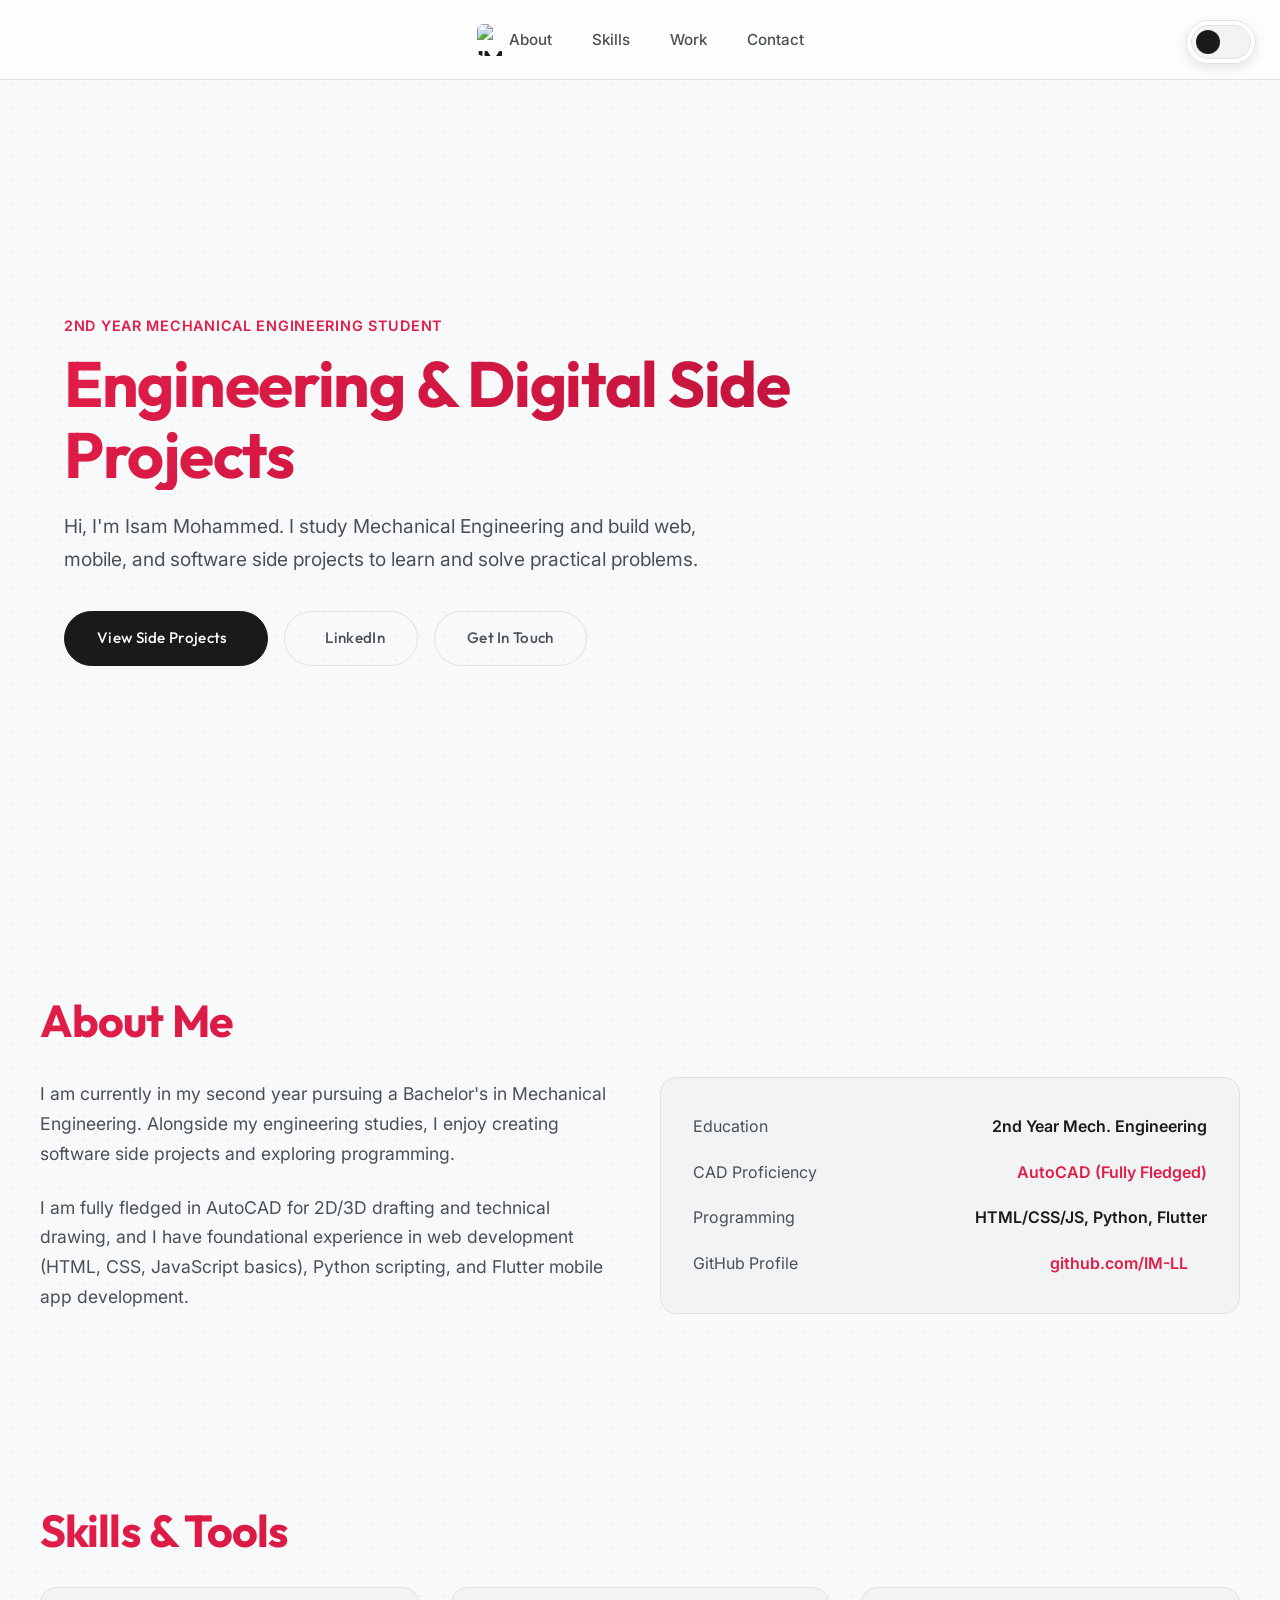
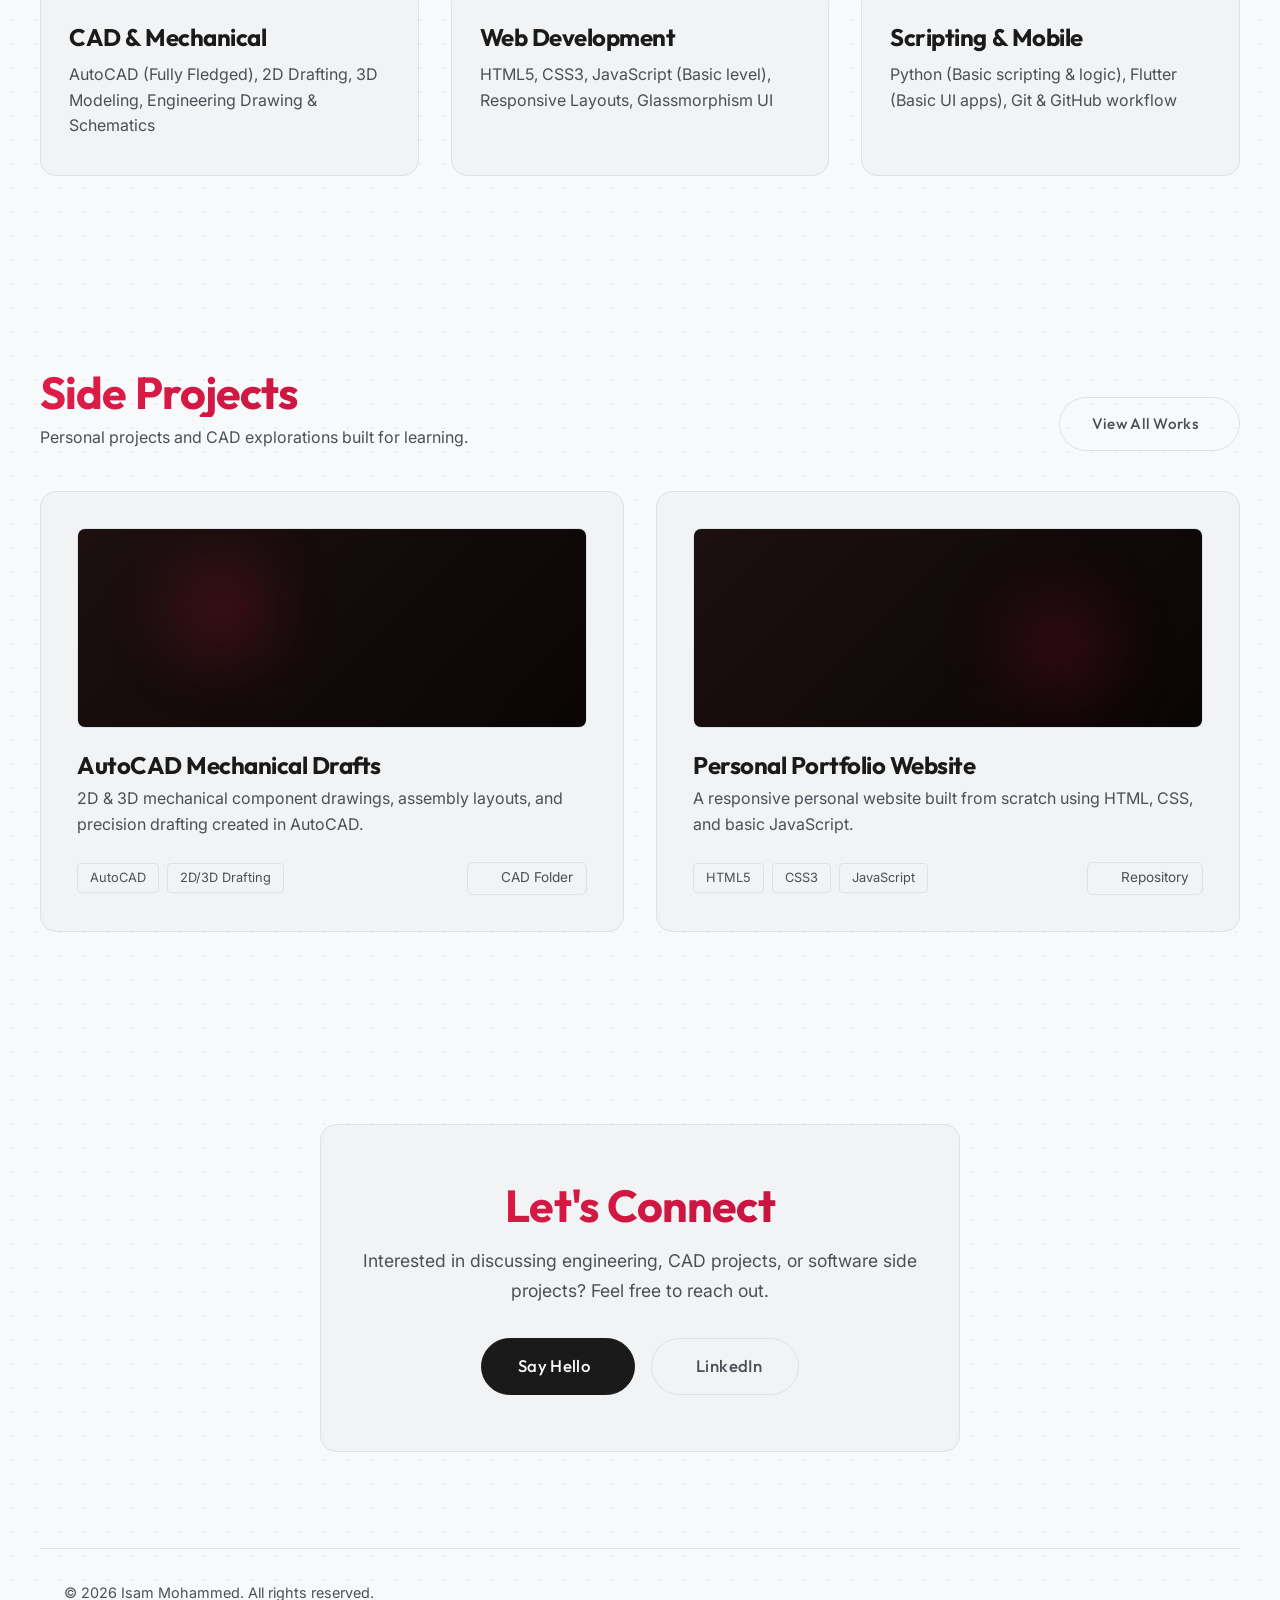
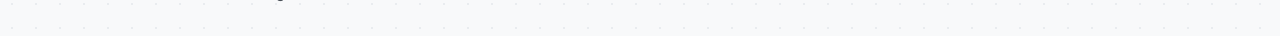
==== index.html @ c1d835ff "Polish layout padding, remove Twitter links, update GitHub URLs to IM-LL, create cad-projects folder" ====
<!DOCTYPE html>
<html lang="en">

<head>
    <meta charset="UTF-8">
    <meta name="viewport" content="width=device-width, initial-scale=1.0">
    <title>Isam Mohammed | Portfolio</title>
    <meta name="description" content="Portfolio of Isam Mohammed - 2nd Year Mechanical Engineering Student & Tech Creator.">

    <!-- Fonts -->
    <link rel="preconnect" href="https://fonts.googleapis.com">
    <link rel="preconnect" href="https://fonts.gstatic.com" crossorigin>
    <link
        href="https://fonts.googleapis.com/css2?family=Inter:wght@300;400;500;600&family=Outfit:wght@400;500;600;700&display=swap"
        rel="stylesheet">

    <!-- CSS -->
    <link rel="stylesheet" href="style.css">

    <!-- Icons -->
    <link rel="icon" type="image/svg+xml" href="favicon.svg">
    <script src="https://unpkg.com/feather-icons"></script>
</head>

<body>

    <!-- Navigation -->
    <header class="glass">
        <div class="container"
            style="display: flex; justify-content: space-between; align-items: center; height: 100%;">
            <a href="#" class="logo"
                style="display: flex; align-items: center; gap: 0.5rem; font-family: var(--font-heading); font-weight: 700; font-size: 1.5rem; letter-spacing: -0.02em;">
                <img src="favicon.svg" alt="IM Logo" style="width: 32px; height: 32px; border-radius: 6px;">
            </a>
            <div style="display: flex; gap: 0.5rem; align-items: center;">
                <div class="theme-switch-wrapper">
                    <label class="theme-switch" for="theme-toggle">
                        <input type="checkbox" id="theme-toggle" aria-label="Toggle Theme">
                        <div class="slider">
                            <i data-feather="sun" class="sun-icon"></i>
                            <i data-feather="moon" class="moon-icon"></i>
                        </div>
                    </label>
                </div>
                <button class="mobile-menu-btn" aria-label="Toggle Menu">
                    <i data-feather="menu"></i>
                </button>
            </div>
            <nav class="nav-menu">
                <ul style="display: flex; gap: 2.5rem;">
                    <li><a href="#about" class="nav-link">About</a></li>
                    <li><a href="#skills" class="nav-link">Skills</a></li>
                    <li><a href="works.html" class="nav-link">Work</a></li>
                    <li><a href="#contact" class="nav-link">Contact</a></li>
                </ul>
            </nav>
        </div>
    </header>

    <!-- Main Content -->
    <main>
        <!-- Hero Section -->
        <section id="hero" class="container">
            <div class="hero-content" style="padding-top: 2rem; padding-bottom: 2rem;">
                <span class="hero-subtitle reveal" style="color: var(--accent-color); font-weight: 600; text-transform: uppercase; letter-spacing: 0.05em; font-size: 0.9rem; margin-bottom: 0.75rem; display: block;">2nd Year Mechanical Engineering Student</span>
                <h1 class="text-gradient" style="margin-bottom: 1.25rem;">Engineering & Digital Side Projects</h1>
                <p style="font-size: 1.2rem; color: var(--text-secondary); max-width: 640px; margin-bottom: 2.25rem; line-height: 1.7;">
                    Hi, I'm Isam Mohammed. I study Mechanical Engineering and build web, mobile, and software side projects to learn and solve practical problems.
                </p>
                <div style="display: flex; gap: 1rem; flex-wrap: wrap; align-items: center;">
                    <a href="works.html" class="btn btn-primary">
                        View Side Projects <i data-feather="arrow-right"></i>
                    </a>
                    <a href="https://www.linkedin.com/in/isam-mohammed-27762720a/" target="_blank" rel="noopener" class="btn btn-outline" style="display: inline-flex; align-items: center; gap: 0.5rem;">
                        <i data-feather="linkedin"></i> LinkedIn
                    </a>
                    <a href="#contact" class="btn btn-outline">Get In Touch</a>
                </div>
            </div>
        </section>

        <!-- About Section -->
        <section id="about" class="section container reveal">
            <h2 class="text-gradient">About Me</h2>
            <div class="grid grid-2" style="align-items: center; gap: 2.5rem;">
                <div>
                    <p style="font-size: 1.1rem; color: var(--text-secondary); margin-bottom: 1.5rem; line-height: 1.7;">
                        I am currently in my second year pursuing a Bachelor's in Mechanical Engineering. Alongside my engineering studies, I enjoy creating software side projects and exploring programming.
                    </p>
                    <p style="font-size: 1.1rem; color: var(--text-secondary); line-height: 1.7;">
                        I am fully fledged in AutoCAD for 2D/3D drafting and technical drawing, and I have foundational experience in web development (HTML, CSS, JavaScript basics), Python scripting, and Flutter mobile app development.
                    </p>
                </div>
                <div class="card glass" style="padding: 2.25rem 2rem;">
                    <div style="display: flex; flex-direction: column; gap: 1.25rem;">
                        <div style="display: flex; justify-content: space-between; align-items: center; flex-wrap: wrap; gap: 0.5rem;">
                            <span style="color: var(--text-secondary);">Education</span>
                            <span style="font-weight: 600;">2nd Year Mech. Engineering</span>
                        </div>
                        <div style="display: flex; justify-content: space-between; align-items: center; flex-wrap: wrap; gap: 0.5rem;">
                            <span style="color: var(--text-secondary);">CAD Proficiency</span>
                            <span style="font-weight: 600; color: var(--accent-color);">AutoCAD (Fully Fledged)</span>
                        </div>
                        <div style="display: flex; justify-content: space-between; align-items: center; flex-wrap: wrap; gap: 0.5rem;">
                            <span style="color: var(--text-secondary);">Programming</span>
                            <span style="font-weight: 600;">HTML/CSS/JS, Python, Flutter</span>
                        </div>
                        <div style="display: flex; justify-content: space-between; align-items: center; flex-wrap: wrap; gap: 0.5rem;">
                            <span style="color: var(--text-secondary);">GitHub Profile</span>
                            <a href="https://github.com/IM-LL" target="_blank" rel="noopener" style="color: var(--accent-color); font-weight: 600; text-decoration: none; display: inline-flex; align-items: center; gap: 0.3rem;">
                                github.com/IM-LL <i data-feather="arrow-up-right" style="width: 14px; height: 14px;"></i>
                            </a>
                        </div>
                    </div>
                </div>
            </div>
        </section>

        <!-- Skills Section -->
        <section id="skills" class="section container reveal">
            <h2 class="text-gradient">Skills & Tools</h2>
            <div class="grid grid-3" style="gap: 2rem;">
                <div class="card" style="padding: 2.25rem 1.75rem;">
                    <i data-feather="compass"
                        style="width: 32px; height: 32px; color: var(--accent-color); margin-bottom: 1rem;"></i>
                    <h3 style="margin-bottom: 0.75rem;">CAD & Mechanical</h3>
                    <p style="color: var(--text-secondary); line-height: 1.6;">AutoCAD (Fully Fledged), 2D Drafting, 3D Modeling, Engineering Drawing & Schematics</p>
                </div>
                <div class="card" style="padding: 2.25rem 1.75rem;">
                    <i data-feather="layout"
                        style="width: 32px; height: 32px; color: var(--accent-color); margin-bottom: 1rem;"></i>
                    <h3 style="margin-bottom: 0.75rem;">Web Development</h3>
                    <p style="color: var(--text-secondary); line-height: 1.6;">HTML5, CSS3, JavaScript (Basic level), Responsive Layouts, Glassmorphism UI</p>
                </div>
                <div class="card" style="padding: 2.25rem 1.75rem;">
                    <i data-feather="code"
                        style="width: 32px; height: 32px; color: var(--accent-color); margin-bottom: 1rem;"></i>
                    <h3 style="margin-bottom: 0.75rem;">Scripting & Mobile</h3>
                    <p style="color: var(--text-secondary); line-height: 1.6;">Python (Basic scripting & logic), Flutter (Basic UI apps), Git & GitHub workflow</p>
                </div>
            </div>
        </section>

        <!-- Projects Section -->
        <section id="projects" class="section container reveal">
            <div style="display: flex; justify-content: space-between; align-items: flex-end; margin-bottom: 2.5rem; flex-wrap: wrap; gap: 1rem;">
                <div>
                    <h2 class="text-gradient" style="margin-bottom: 0.5rem;">Side Projects</h2>
                    <p style="color: var(--text-secondary);">Personal projects and CAD explorations built for learning.</p>
                </div>
                <a href="works.html" class="btn btn-outline" style="display: inline-flex; align-items: center; gap: 0.5rem;">
                    View All Works <i data-feather="arrow-right"></i>
                </a>
            </div>
            <div class="grid grid-2" style="gap: 2rem;">
                <!-- Project 1: AutoCAD Mechanical Drafts -->
                <article class="card" style="padding: 2.25rem;">
                    <div
                        style="background: linear-gradient(135deg, #1c1010 0%, #0a0505 100%); height: 200px; border-radius: 8px; margin-bottom: 1.5rem; display: flex; align-items: center; justify-content: center; position: relative; overflow: hidden; border: 1px solid var(--border-color);">
                        <div
                            style="background: var(--accent-color); width: 80px; height: 80px; border-radius: 50%; filter: blur(40px); opacity: 0.35; position: absolute; top: 20%; left: 20%;">
                        </div>
                        <i data-feather="compass"
                            style="width: 48px; height: 48px; color: var(--text-secondary); z-index: 1;"></i>
                    </div>
                    <h3 style="margin-bottom: 0.5rem;">AutoCAD Mechanical Drafts</h3>
                    <p style="color: var(--text-secondary); margin-bottom: 1.5rem; line-height: 1.6;">
                        2D & 3D mechanical component drawings, assembly layouts, and precision drafting created in AutoCAD.
                    </p>
                    <div style="display: flex; gap: 0.5rem; flex-wrap: wrap; align-items: center; justify-content: space-between;">
                        <div style="display: flex; gap: 0.5rem; flex-wrap: wrap;">
                            <span class="btn-outline"
                                style="padding: 0.25rem 0.75rem; font-size: 0.8rem; border-radius: 4px;">AutoCAD</span>
                            <span class="btn-outline"
                                style="padding: 0.25rem 0.75rem; font-size: 0.8rem; border-radius: 4px;">2D/3D Drafting</span>
                        </div>
                        <a href="https://github.com/IM-LL/IM/tree/main/cad-projects" target="_blank" rel="noopener" class="btn-outline" style="padding: 0.3rem 0.8rem; font-size: 0.85rem; border-radius: 6px; display: inline-flex; align-items: center; gap: 0.4rem;">
                            <i data-feather="folder" style="width: 14px; height: 14px;"></i> CAD Folder
                        </a>
                    </div>
                </article>

                <!-- Project 2: Personal Portfolio Website -->
                <article class="card" style="padding: 2.25rem;">
                    <div
                        style="background: linear-gradient(135deg, #1c1010 0%, #0a0505 100%); height: 200px; border-radius: 8px; margin-bottom: 1.5rem; display: flex; align-items: center; justify-content: center; position: relative; overflow: hidden; border: 1px solid var(--border-color);">
                        <div
                            style="background: var(--accent-secondary); width: 80px; height: 80px; border-radius: 50%; filter: blur(40px); opacity: 0.35; position: absolute; bottom: 20%; right: 20%;">
                        </div>
                        <i data-feather="globe"
                            style="width: 48px; height: 48px; color: var(--text-secondary); z-index: 1;"></i>
                    </div>
                    <h3 style="margin-bottom: 0.5rem;">Personal Portfolio Website</h3>
                    <p style="color: var(--text-secondary); margin-bottom: 1.5rem; line-height: 1.6;">
                        A responsive personal website built from scratch using HTML, CSS, and basic JavaScript.
                    </p>
                    <div style="display: flex; gap: 0.5rem; flex-wrap: wrap; align-items: center; justify-content: space-between;">
                        <div style="display: flex; gap: 0.5rem; flex-wrap: wrap;">
                            <span class="btn-outline"
                                style="padding: 0.25rem 0.75rem; font-size: 0.8rem; border-radius: 4px;">HTML5</span>
                            <span class="btn-outline"
                                style="padding: 0.25rem 0.75rem; font-size: 0.8rem; border-radius: 4px;">CSS3</span>
                            <span class="btn-outline"
                                style="padding: 0.25rem 0.75rem; font-size: 0.8rem; border-radius: 4px;">JavaScript</span>
                        </div>
                        <a href="https://github.com/IM-LL/IM" target="_blank" rel="noopener" class="btn-outline" style="padding: 0.3rem 0.8rem; font-size: 0.85rem; border-radius: 6px; display: inline-flex; align-items: center; gap: 0.4rem;">
                            <i data-feather="github" style="width: 14px; height: 14px;"></i> Repository
                        </a>
                    </div>
                </article>
            </div>
        </section>

        <!-- Contact Section -->
        <section id="contact" class="section container reveal">
            <div class="card glass" style="text-align: center; max-width: 640px; margin: 0 auto; padding: 3.5rem 2rem;">
                <h2 class="text-gradient" style="margin-bottom: 1rem;">Let's Connect</h2>
                <p style="color: var(--text-secondary); margin-bottom: 2rem; font-size: 1.1rem; line-height: 1.7;">
                    Interested in discussing engineering, CAD projects, or software side projects? Feel free to reach out.
                </p>
                <div style="display: flex; gap: 1rem; justify-content: center; flex-wrap: wrap; align-items: center;">
                    <a href="mailto:im00ll@proton.me" class="btn btn-primary"
                        style="font-size: 1.05rem; padding: 0.875rem 2.25rem; display: inline-flex; align-items: center; gap: 0.5rem;">
                        Say Hello <i data-feather="mail"></i>
                    </a>
                    <a href="https://www.linkedin.com/in/isam-mohammed-27762720a/" target="_blank" rel="noopener" class="btn btn-outline"
                        style="font-size: 1.05rem; padding: 0.875rem 2.25rem; display: inline-flex; align-items: center; gap: 0.5rem;">
                        <i data-feather="linkedin"></i> LinkedIn
                    </a>
                </div>
            </div>
        </section>
    </main>

    <!-- Footer -->
    <footer class="container"
        style="display: flex; justify-content: space-between; align-items: center; border-top: 1px solid var(--border-color); padding: 2rem 1.5rem; margin-top: 0; background: transparent; flex-wrap: wrap; gap: 1rem;">
        <span style="color: var(--text-secondary); font-size: 0.9rem;">&copy; 2026 Isam Mohammed. All rights reserved.</span>
        <div style="display: flex; gap: 1.5rem; align-items: center;">
            <a href="https://github.com/IM-LL" target="_blank" rel="noopener" style="color: var(--text-secondary);" aria-label="GitHub"><i data-feather="github"></i></a>
            <a href="https://www.linkedin.com/in/isam-mohammed-27762720a/" target="_blank" rel="noopener" style="color: var(--text-secondary);" aria-label="LinkedIn"><i data-feather="linkedin"></i></a>
        </div>
    </footer>

    <!-- Scripts -->
    <script src="script.js"></script>
    <script>
        feather.replace();
    </script>
</body>

</html>
---- style.css ----
/* 
  Theme: Modern Dark Portfolio
  Fonts: Outfit (Headings), Inter (Body)
*/

:root {
    /* Base Colors - Dark (Default) */
    --bg-color: #0a0505;
    --bg-dots: #1a0f0f;
    --surface-color: #120a0a;
    --surface-color-light: #1c1010;
    --surface-color-transparent: rgba(18, 10, 10, 0.7);
    --text-primary: #ededed;
    --text-secondary: #a1a1a1;
    --accent-color: #e11d48;
    /* Rose/Red */
    --accent-secondary: #be123c;
    /* Darker Red */
    --accent-glow: rgba(225, 29, 72, 0.2);
    --border-color: #332727;
    --glass-bg: rgba(5, 5, 5, 0.5);

    /* Gradients */
    --gradient-primary: linear-gradient(135deg, var(--accent-color), var(--accent-secondary));
    --gradient-text: linear-gradient(to right, #fff, #9ca3af);

    /* Typography */
    --font-heading: 'Outfit', sans-serif;
    --font-body: 'Inter', sans-serif;

    /* Spacing */
    --container-width: 1200px;
    --header-height: 80px;

    /* Animation */
    --transition-fast: 0.2s cubic-bezier(0.4, 0, 0.2, 1);
    --transition-smooth: 0.4s cubic-bezier(0.4, 0, 0.2, 1);
}

/* Light Mode Overrides */
[data-theme="light"] {
    --bg-color: #f8f9fa;
    --bg-dots: #e9ecef;
    --surface-color: #ffffff;
    --surface-color-light: #f1f3f5;
    --surface-color-transparent: rgba(255, 255, 255, 0.8);
    --text-primary: #1a1a1a;
    --text-secondary: #495057;
    --accent-color: #e11d48;
    --accent-secondary: #be123c;
    --accent-glow: rgba(225, 29, 72, 0.1);
    --border-color: #dee2e6;
    --glass-bg: rgba(255, 255, 255, 0.7);
    --gradient-text: linear-gradient(to right, #1a1a1a, #495057);
}

/* Scroll Reveal Animation */
.reveal {
    opacity: 0;
    transform: translateY(30px);
    transition: all 0.8s cubic-bezier(0.5, 0, 0, 1);
}

.reveal.active {
    opacity: 1;
    transform: translateY(0);
}

/* Staggered delays */
.delay-100 {
    transition-delay: 0.1s;
}

.delay-200 {
    transition-delay: 0.2s;
}

.delay-300 {
    transition-delay: 0.3s;
}

/* Reset & Base */
*,
*::before,
*::after {
    box-sizing: border-box;
    margin: 0;
    padding: 0;
}

html {
    font-family: var(--font-body);
    background-color: var(--bg-color);
    color: var(--text-primary);
    scroll-behavior: smooth;
    line-height: 1.6;
}

body {
    overflow-x: hidden;
    font-size: 16px;
    -webkit-font-smoothing: antialiased;
    background-image: radial-gradient(var(--bg-dots) 1px, transparent 1px);
    background-size: 24px 24px;
}

/* Typography Utilities */
h1,
h2,
h3,
h4,
h5,
h6 {
    font-family: var(--font-heading);
    font-weight: 700;
    line-height: 1.1;
    color: var(--text-primary);
    letter-spacing: -0.02em;
}

h1 {
    font-size: clamp(3rem, 5vw, 5rem);
}

h2 {
    font-size: clamp(2rem, 3.5vw, 3.5rem);
    margin-bottom: 2rem;
}

h3 {
    font-size: 1.5rem;
}

a {
    text-decoration: none;
    color: inherit;
    transition: var(--transition-fast);
}

ul {
    list-style: none;
}

img {
    max-width: 100%;
    display: block;
    border-radius: 12px;
}

/* Utility Classes */
.container {
    max-width: var(--container-width);
    margin: 0 auto;
    padding: 0 1.5rem;
}

.section {
    padding: 6rem 0;
    position: relative;
}

.text-gradient {
    background: var(--gradient-primary);
    -webkit-background-clip: text;
    background-clip: text;
    -webkit-text-fill-color: transparent;
    background-clip: text;
    color: transparent;
}

/* Button Component */
.btn {
    display: inline-flex;
    align-items: center;
    gap: 0.5rem;
    padding: 0.875rem 2rem;
    border-radius: 100px;
    font-weight: 500;
    cursor: pointer;
    transition: var(--transition-smooth);
    font-family: var(--font-heading);
    letter-spacing: 0.02em;
    font-size: 0.95rem;
}

.btn-primary {
    background: var(--text-primary);
    color: var(--bg-color);
    border: 1px solid var(--text-primary);
}

.btn-primary:hover {
    background: transparent;
    color: var(--text-primary);
    box-shadow: 0 0 20px rgba(255, 255, 255, 0.1);
}

.btn-outline {
    background: transparent;
    border: 1px solid var(--border-color);
    color: var(--text-secondary);
}

.btn-outline:hover {
    border-color: var(--text-primary);
    color: var(--text-primary);
    background: rgba(255, 255, 255, 0.03);
}

/* Glass & Cards */
.glass {
    background: var(--glass-bg);
    backdrop-filter: blur(16px);
    -webkit-backdrop-filter: blur(16px);
    border-bottom: 1px solid var(--border-color);
}

.card {
    background: var(--surface-color-light);
    border: 1px solid var(--border-color);
    border-radius: 16px;
    padding: 2rem;
    transition: var(--transition-smooth);
}

.card:hover {
    border-color: rgba(255, 255, 255, 0.1);
    transform: translateY(-5px);
    box-shadow: 0 10px 30px -10px rgba(0, 0, 0, 0.5);
}

/* Header */
header {
    position: fixed;
    top: 0;
    left: 0;
    right: 0;
    z-index: 1000;
    height: var(--header-height);
    display: flex;
    align-items: center;
}

.nav-link {
    font-size: 0.95rem;
    color: var(--text-secondary);
    font-weight: 500;
    position: relative;
}

.nav-link:hover,
.nav-link.active {
    color: var(--text-primary);
}

.nav-link::after {
    content: '';
    position: absolute;
    bottom: -4px;
    left: 0;
    width: 100%;
    height: 2px;
    background: var(--text-primary);
    transform: scaleX(0);
    transform-origin: right;
    transition: transform 0.3s ease;
}

.nav-link:hover::after {
    transform: scaleX(1);
    transform-origin: left;
}

/* Hero Section */
#hero {
    min-height: 100vh;
    display: flex;
    align-items: center;
    padding-top: var(--header-height);
}

.hero-content {
    max-width: 800px;
    position: relative;
    z-index: 10;
}

.hero-subtitle {
    color: var(--accent-color);
    font-weight: 600;
    letter-spacing: 0.1em;
    text-transform: uppercase;
    font-size: 0.875rem;
    margin-bottom: 1.5rem;
    display: block;
}

.hero-description {
    font-size: 1.25rem;
    color: var(--text-secondary);
    max-width: 500px;
    margin-bottom: 3rem;
    line-height: 1.7;
}

/* Grid for Projects/Skills */
.grid {
    display: grid;
    gap: 2rem;
}

.grid-2 {
    grid-template-columns: repeat(auto-fit, minmax(300px, 1fr));
}

.grid-3 {
    grid-template-columns: repeat(auto-fit, minmax(300px, 1fr));
}

/* Footer */
footer {
    border-top: 1px solid var(--border-color);
    padding: 4rem 0 2rem;
    margin-top: 4rem;
    background: var(--surface-color);
}

/* Mobile Navigation */
/* Theme Slider Toggle */
.theme-switch-wrapper {
    position: fixed;
    top: 1.25rem;
    right: 1.5rem;
    z-index: 1100;
    display: flex;
    align-items: center;
    background: var(--surface-color-transparent);
    backdrop-filter: blur(8px);
    -webkit-backdrop-filter: blur(8px);
    padding: 4px;
    border-radius: 100px;
    box-shadow: 0 4px 12px rgba(0, 0, 0, 0.1);
    border: 1px solid var(--border-color);
    transition: var(--transition-smooth);
}

.theme-switch-wrapper:hover {
    box-shadow: 0 8px 24px rgba(0, 0, 0, 0.15);
    transform: translateY(-2px);
}

.theme-switch {
    display: inline-block;
    height: 34px;
    position: relative;
    width: 60px;
}

.theme-switch input {
    display: none;
}

.slider {
    background-color: var(--surface-color-light);
    bottom: 0;
    cursor: pointer;
    left: 0;
    position: absolute;
    right: 0;
    top: 0;
    transition: 0.4s;
    border-radius: 34px;
    border: 1px solid var(--border-color);
    display: flex;
    align-items: center;
    justify-content: space-between;
    padding: 0 6px;
    overflow: hidden;
}

.slider:before {
    background-color: var(--text-primary);
    bottom: 4px;
    content: "";
    height: 24px;
    left: 4px;
    position: absolute;
    transition: 0.4s;
    width: 24px;
    border-radius: 50%;
    z-index: 2;
}

input:checked+.slider {
    background-color: var(--surface-color-light);
}

input:checked+.slider:before {
    transform: translateX(26px);
}

.sun-icon,
.moon-icon {
    width: 16px;
    height: 16px;
    z-index: 1;
    color: var(--text-secondary);
    transition: var(--transition-fast);
}

input:checked+.slider .moon-icon {
    color: var(--text-primary);
}

input:not(:checked)+.slider .sun-icon {
    color: var(--text-primary);
}

.mobile-menu-btn {
    background: none;
    border: none;
    color: var(--text-primary);
    cursor: pointer;
    display: flex;
    align-items: center;
    justify-content: center;
    padding: 0.5rem;
    border-radius: 8px;
    transition: var(--transition-fast);
    display: none;
}

.mobile-menu-btn:hover {
    background: var(--surface-color-light);
}

@media (max-width: 768px) {
    :root {
        --header-height: 70px;
    }

    .mobile-menu-btn {
        display: block;
    }

    .nav-menu {
        position: fixed;
        top: var(--header-height);
        left: 0;
        width: 100%;
        height: 0;
        background: var(--surface-color);
        overflow: hidden;
        transition: height 0.3s ease-in-out;
        border-bottom: 1px solid rgba(255, 255, 255, 0.05);
    }

    .nav-menu.active {
        height: calc(100vh - var(--header-height));
    }

    .nav-menu ul {
        flex-direction: column;
        align-items: center;
        justify-content: center;
        height: 100%;
        gap: 3rem !important;
    }

    .nav-link {
        font-size: 1.5rem;
    }

    h1 {
        font-size: 2.5rem;
    }

    .section {
        padding: 4rem 0;
    }

    .grid-2,
    .grid-3 {
        grid-template-columns: 1fr;
    }
}

/* --- Works Page & Filtering Styles --- */
.page-header {
    padding-top: calc(var(--header-height) + 3rem);
    padding-bottom: 2rem;
    text-align: center;
}

.page-header h1 {
    font-size: 3rem;
    margin-bottom: 1rem;
}

.page-header p {
    color: var(--text-secondary);
    font-size: 1.15rem;
    max-width: 600px;
    margin: 0 auto;
}

.filter-container {
    display: flex;
    justify-content: center;
    align-items: center;
    gap: 0.75rem;
    flex-wrap: wrap;
    margin: 2.5rem 0 3rem 0;
}

.filter-btn {
    background: var(--surface-color);
    color: var(--text-secondary);
    border: 1px solid var(--border-color);
    padding: 0.5rem 1.25rem;
    border-radius: 30px;
    font-family: var(--font-body);
    font-size: 0.9rem;
    font-weight: 500;
    cursor: pointer;
    transition: var(--transition-fast);
}

.filter-btn:hover {
    color: var(--text-primary);
    border-color: var(--accent-color);
    background: var(--surface-color-light);
}

.filter-btn.active {
    background: var(--accent-color);
    color: #ffffff;
    border-color: var(--accent-color);
    box-shadow: 0 0 15px var(--accent-glow);
}

.project-card {
    transition: opacity 0.3s ease, transform 0.3s ease, box-shadow 0.3s ease;
}

.project-card.hide {
    display: none !important;
}

.tech-badge {
    background: var(--surface-color-light);
    color: var(--text-secondary);
    border: 1px solid var(--border-color);
    padding: 0.25rem 0.75rem;
    font-size: 0.8rem;
    border-radius: 20px;
    font-weight: 500;
}

.project-actions {
    display: flex;
    gap: 0.75rem;
    margin-top: 1.5rem;
    align-items: center;
}

.project-actions a {
    display: inline-flex;
    align-items: center;
    gap: 0.4rem;
    text-decoration: none;
    font-size: 0.85rem;
    font-weight: 500;
    padding: 0.4rem 0.9rem;
    border-radius: 6px;
    transition: var(--transition-fast);
}

.btn-sm-primary {
    background: var(--accent-color);
    color: #fff !important;
}

.btn-sm-primary:hover {
    opacity: 0.9;
    transform: translateY(-2px);
}

.btn-sm-outline {
    border: 1px solid var(--border-color);
    color: var(--text-primary) !important;
}

.btn-sm-outline:hover {
    border-color: var(--accent-color);
    background: var(--surface-color-light);
}
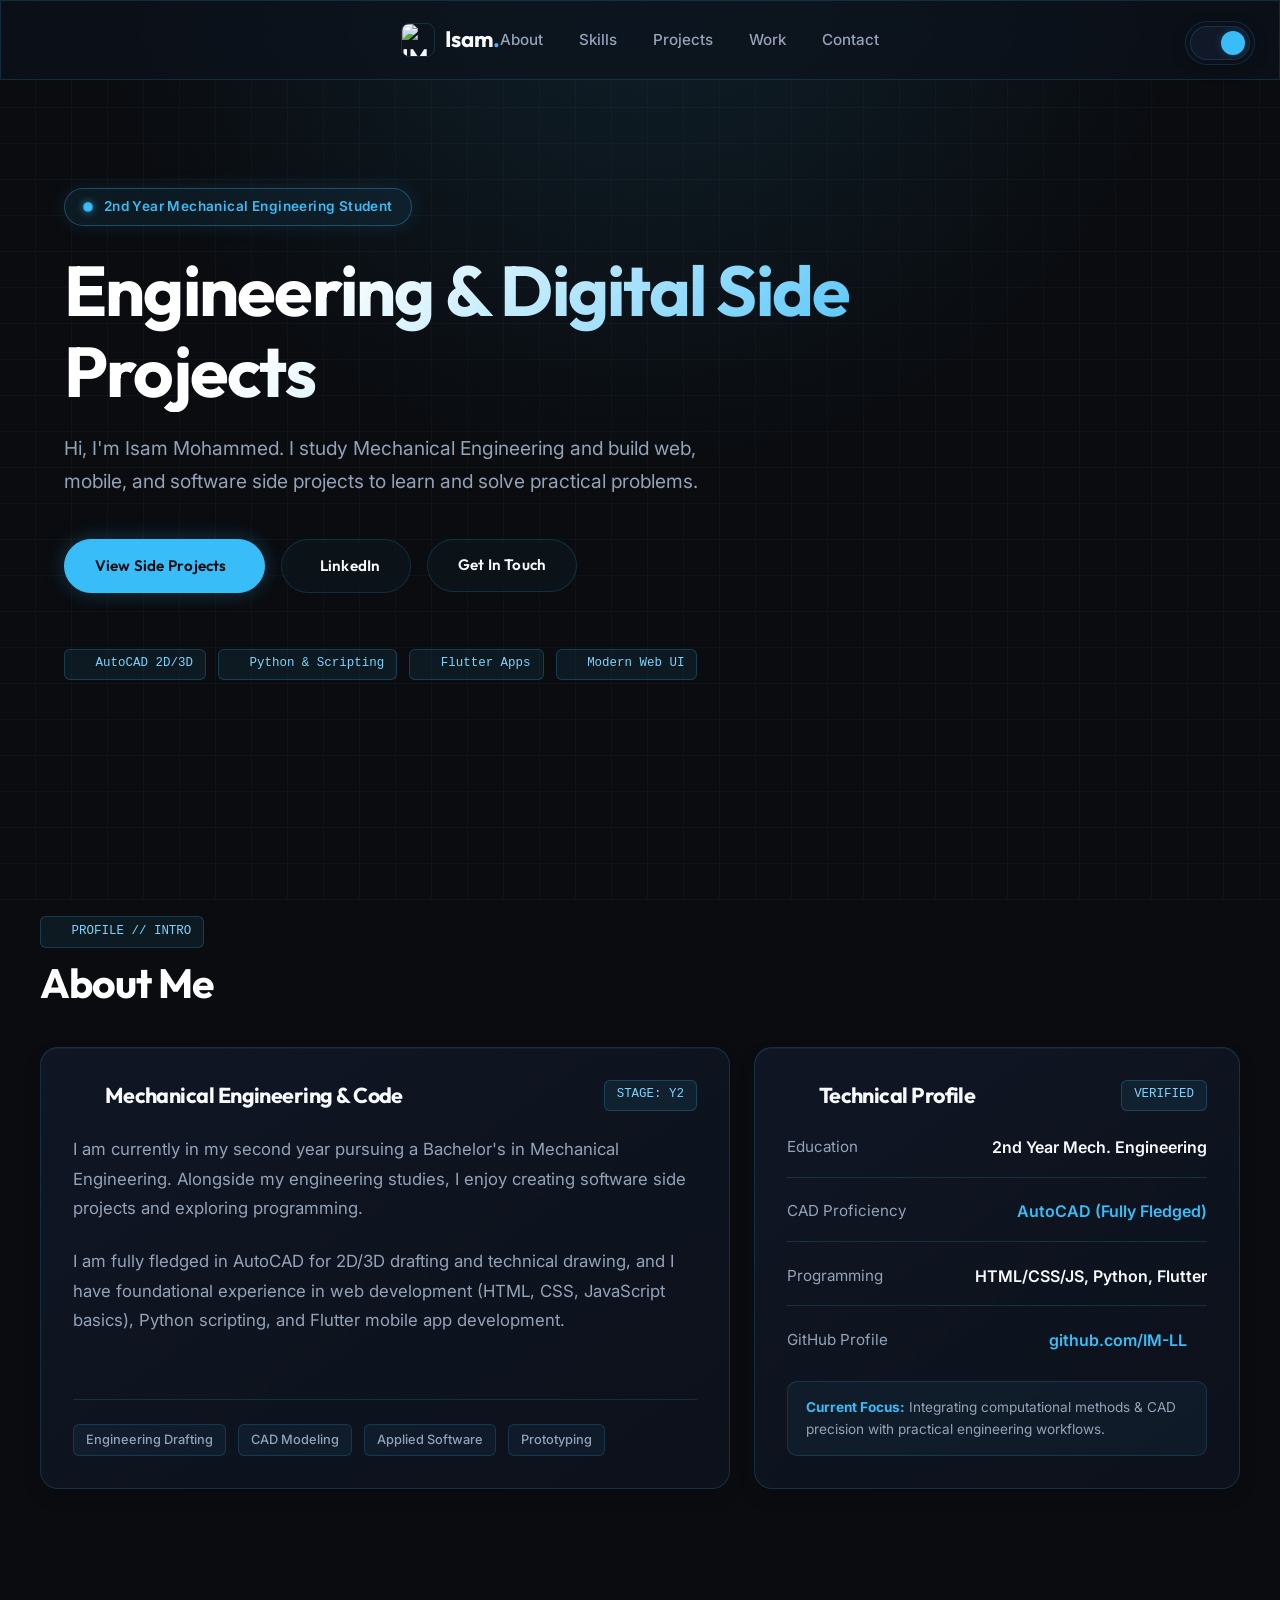
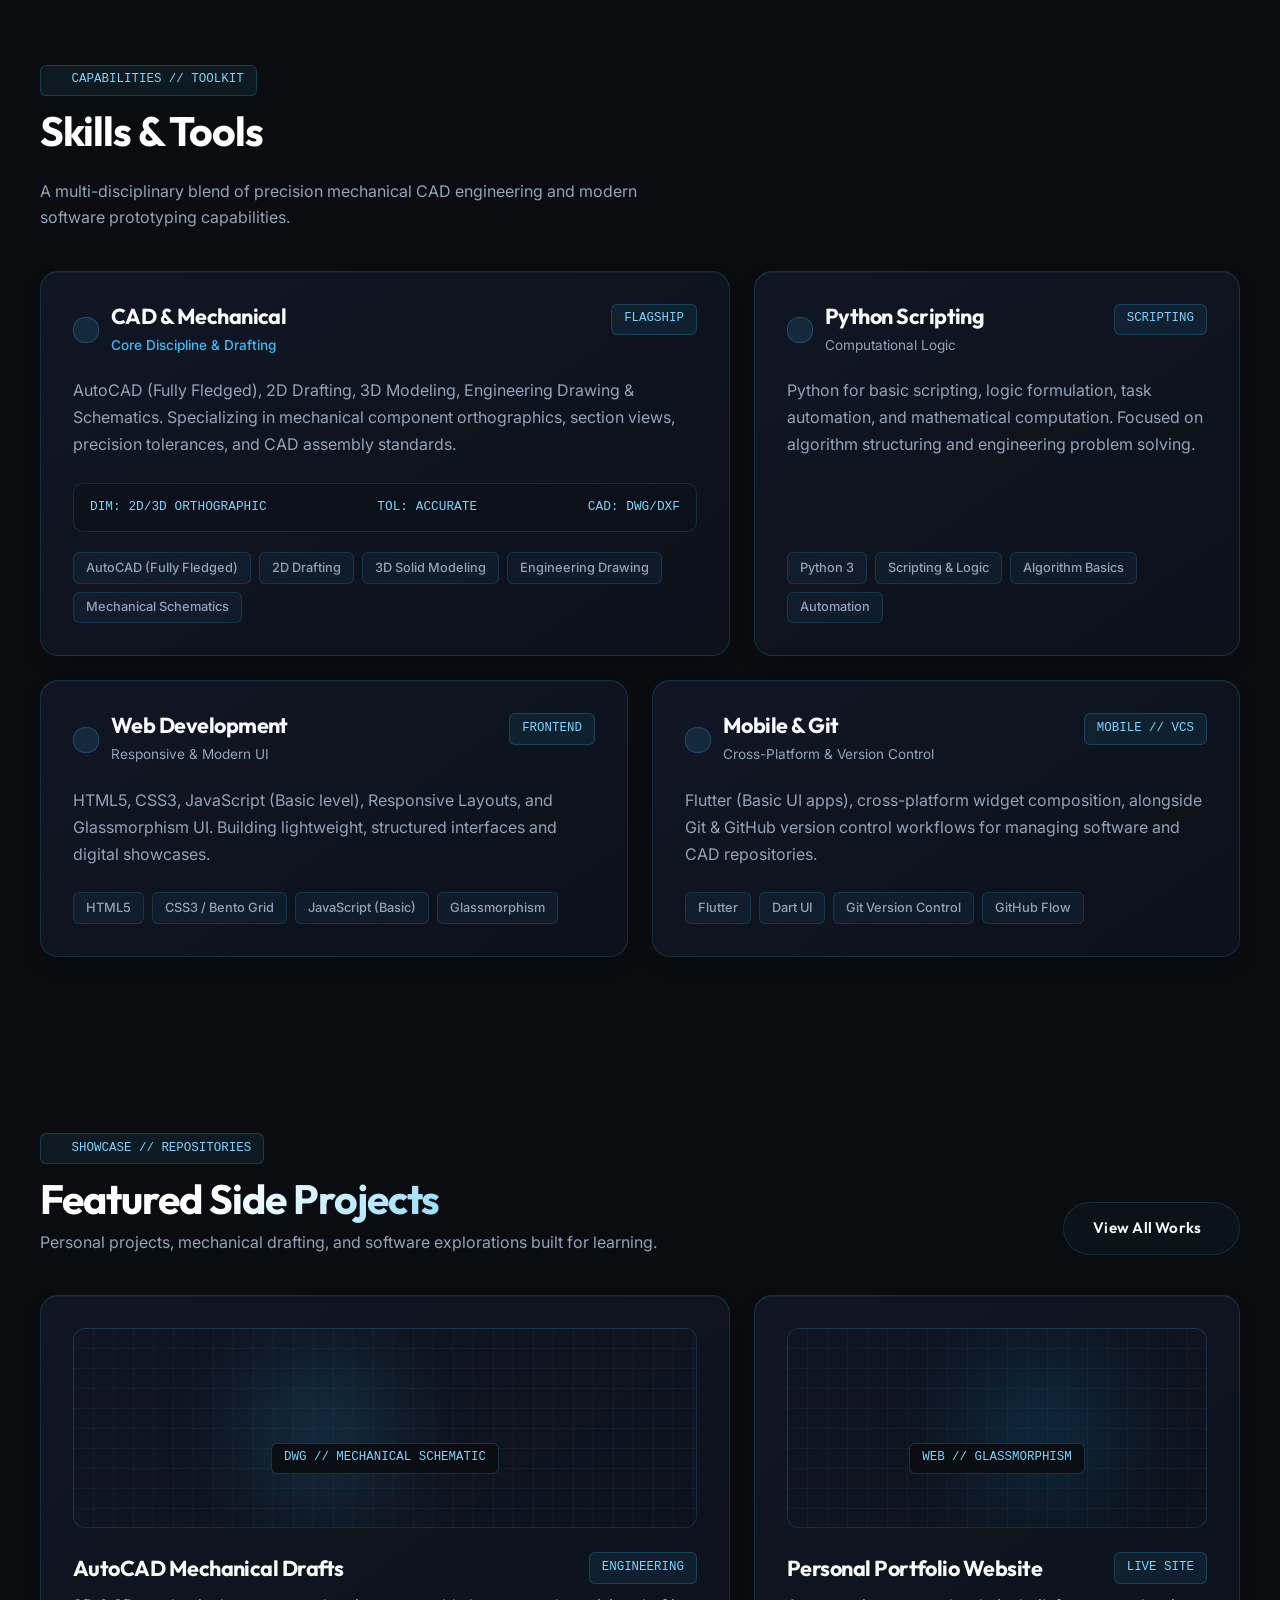
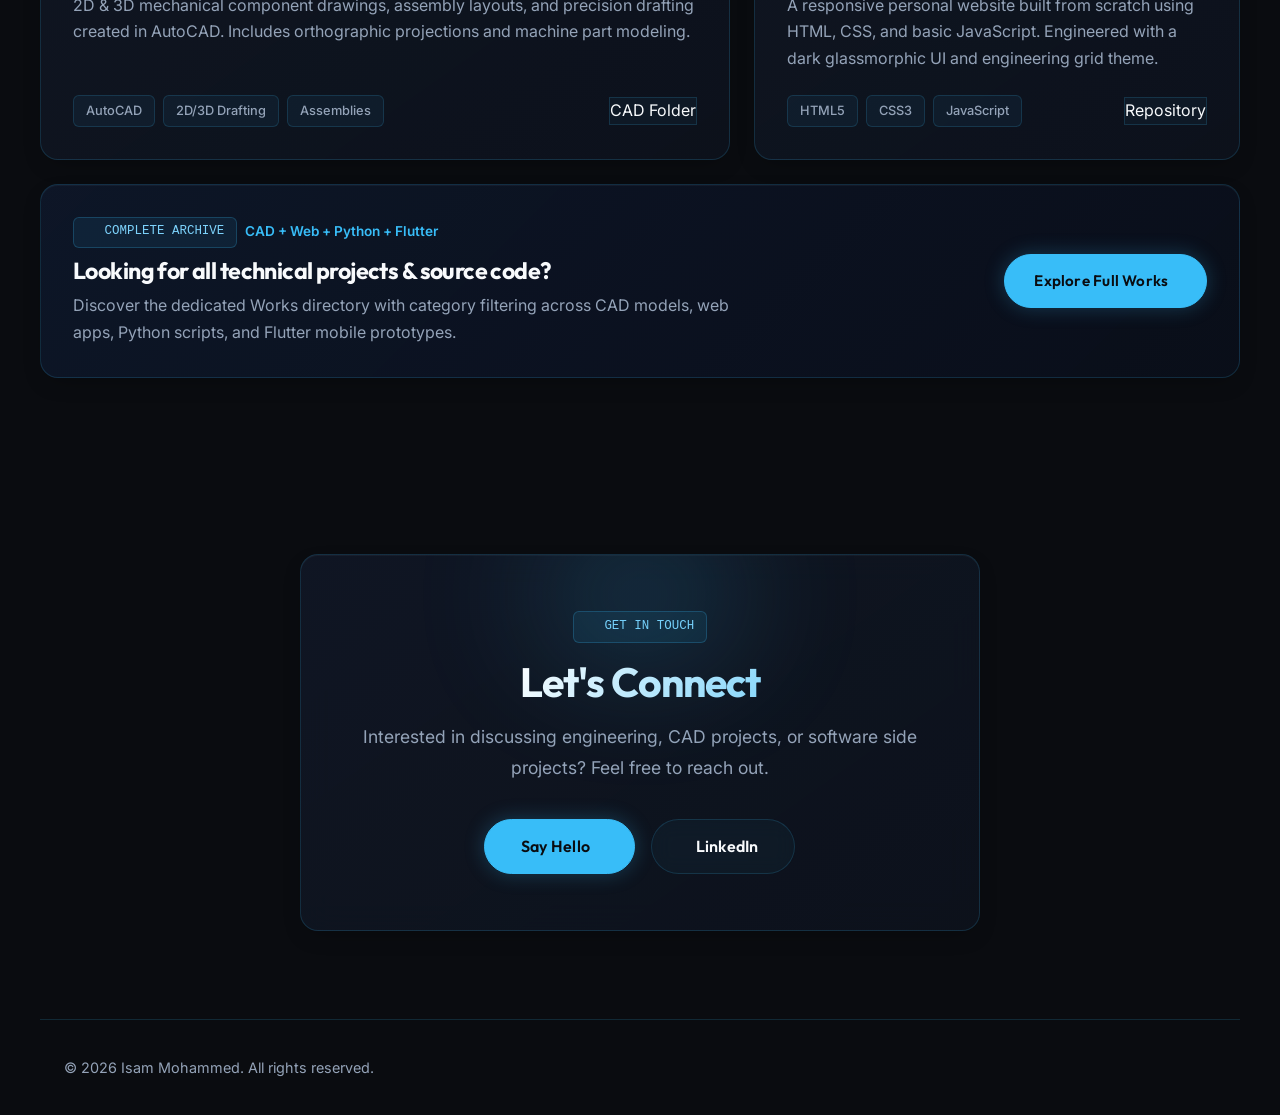
==== commit 6a90c55d: "Update portfolio with dark glassmorphism, engineering grid, and bento layout" ====
--- a/index.html
+++ b/index.html
@@ -4,14 +4,14 @@
 <head>
     <meta charset="UTF-8">
     <meta name="viewport" content="width=device-width, initial-scale=1.0">
-    <title>Isam Mohammed | Portfolio</title>
-    <meta name="description" content="Portfolio of Isam Mohammed - 2nd Year Mechanical Engineering Student & Tech Creator.">
+    <title>Isam Mohammed | Mechanical Engineering & Portfolio</title>
+    <meta name="description" content="Portfolio of Isam Mohammed - 2nd Year Mechanical Engineering Student & Tech Creator. CAD drafting, Python scripting, Flutter apps, and web development.">
 
     <!-- Fonts -->
     <link rel="preconnect" href="https://fonts.googleapis.com">
     <link rel="preconnect" href="https://fonts.gstatic.com" crossorigin>
     <link
-        href="https://fonts.googleapis.com/css2?family=Inter:wght@300;400;500;600&family=Outfit:wght@400;500;600;700&display=swap"
+        href="https://fonts.googleapis.com/css2?family=Inter:wght@300;400;500;600&family=Outfit:wght@400;500;600;700;800&display=swap"
         rel="stylesheet">
 
     <!-- CSS -->
@@ -24,15 +24,28 @@
 
 <body>
 
-    <!-- Navigation -->
+    <!-- Navigation Header -->
     <header class="glass">
         <div class="container"
             style="display: flex; justify-content: space-between; align-items: center; height: 100%;">
             <a href="#" class="logo"
-                style="display: flex; align-items: center; gap: 0.5rem; font-family: var(--font-heading); font-weight: 700; font-size: 1.5rem; letter-spacing: -0.02em;">
-                <img src="favicon.svg" alt="IM Logo" style="width: 32px; height: 32px; border-radius: 6px;">
+                style="display: flex; align-items: center; gap: 0.6rem; font-family: var(--font-heading); font-weight: 700; font-size: 1.4rem; letter-spacing: -0.02em;">
+                <img src="favicon.svg" alt="IM Logo" style="width: 34px; height: 34px; border-radius: 8px; border: 1px solid var(--border-color);">
+                <span>Isam<span class="text-cyan">.</span></span>
             </a>
-            <div style="display: flex; gap: 0.5rem; align-items: center;">
+
+            <!-- Right Controls & Navigation -->
+            <div style="display: flex; gap: 1rem; align-items: center;">
+                <nav class="nav-menu">
+                    <ul style="display: flex; gap: 2.25rem;">
+                        <li><a href="#about" class="nav-link">About</a></li>
+                        <li><a href="#skills" class="nav-link">Skills</a></li>
+                        <li><a href="#projects" class="nav-link">Projects</a></li>
+                        <li><a href="works.html" class="nav-link">Work</a></li>
+                        <li><a href="#contact" class="nav-link">Contact</a></li>
+                    </ul>
+                </nav>
+
                 <div class="theme-switch-wrapper">
                     <label class="theme-switch" for="theme-toggle">
                         <input type="checkbox" id="theme-toggle" aria-label="Toggle Theme">
@@ -42,18 +55,11 @@
                         </div>
                     </label>
                 </div>
+
                 <button class="mobile-menu-btn" aria-label="Toggle Menu">
                     <i data-feather="menu"></i>
                 </button>
             </div>
-            <nav class="nav-menu">
-                <ul style="display: flex; gap: 2.5rem;">
-                    <li><a href="#about" class="nav-link">About</a></li>
-                    <li><a href="#skills" class="nav-link">Skills</a></li>
-                    <li><a href="works.html" class="nav-link">Work</a></li>
-                    <li><a href="#contact" class="nav-link">Contact</a></li>
-                </ul>
-            </nav>
         </div>
     </header>
 
@@ -61,170 +67,390 @@
     <main>
         <!-- Hero Section -->
         <section id="hero" class="container">
-            <div class="hero-content" style="padding-top: 2rem; padding-bottom: 2rem;">
-                <span class="hero-subtitle reveal" style="color: var(--accent-color); font-weight: 600; text-transform: uppercase; letter-spacing: 0.05em; font-size: 0.9rem; margin-bottom: 0.75rem; display: block;">2nd Year Mechanical Engineering Student</span>
-                <h1 class="text-gradient" style="margin-bottom: 1.25rem;">Engineering & Digital Side Projects</h1>
-                <p style="font-size: 1.2rem; color: var(--text-secondary); max-width: 640px; margin-bottom: 2.25rem; line-height: 1.7;">
+            <div class="hero-content">
+                <!-- Live Status Badge -->
+                <div class="status-badge-container reveal">
+                    <div class="status-badge">
+                        <span class="pulse-indicator">
+                            <span class="pulse-ping"></span>
+                            <span class="pulse-dot"></span>
+                        </span>
+                        <span>2nd Year Mechanical Engineering Student</span>
+                    </div>
+                </div>
+
+                <h1 class="text-gradient reveal delay-100" style="margin-bottom: 1.25rem;">
+                    Engineering & Digital Side Projects
+                </h1>
+
+                <p class="reveal delay-200" style="font-size: 1.2rem; color: var(--text-secondary); max-width: 680px; margin-bottom: 2.5rem; line-height: 1.75;">
                     Hi, I'm Isam Mohammed. I study Mechanical Engineering and build web, mobile, and software side projects to learn and solve practical problems.
                 </p>
-                <div style="display: flex; gap: 1rem; flex-wrap: wrap; align-items: center;">
+
+                <div class="reveal delay-300" style="display: flex; gap: 1rem; flex-wrap: wrap; align-items: center;">
                     <a href="works.html" class="btn btn-primary">
                         View Side Projects <i data-feather="arrow-right"></i>
                     </a>
-                    <a href="https://www.linkedin.com/in/isam-mohammed-27762720a/" target="_blank" rel="noopener" class="btn btn-outline" style="display: inline-flex; align-items: center; gap: 0.5rem;">
+                    <a href="https://www.linkedin.com/in/isam-mohammed-27762720a/" target="_blank" rel="noopener" class="btn btn-outline">
                         <i data-feather="linkedin"></i> LinkedIn
                     </a>
-                    <a href="#contact" class="btn btn-outline">Get In Touch</a>
+                    <a href="#contact" class="btn btn-outline">
+                        Get In Touch
+                    </a>
+                </div>
+
+                <!-- Engineering Spec Pills Strip -->
+                <div class="reveal delay-400" style="display: flex; gap: 0.75rem; flex-wrap: wrap; margin-top: 3.5rem; align-items: center;">
+                    <span class="spec-badge"><i data-feather="check-circle" style="width: 13px; height: 13px;"></i> AutoCAD 2D/3D</span>
+                    <span class="spec-badge"><i data-feather="cpu" style="width: 13px; height: 13px;"></i> Python & Scripting</span>
+                    <span class="spec-badge"><i data-feather="smartphone" style="width: 13px; height: 13px;"></i> Flutter Apps</span>
+                    <span class="spec-badge"><i data-feather="code" style="width: 13px; height: 13px;"></i> Modern Web UI</span>
                 </div>
             </div>
         </section>
 
-        <!-- About Section -->
+        <!-- About Section (Bento Overview) -->
         <section id="about" class="section container reveal">
-            <h2 class="text-gradient">About Me</h2>
-            <div class="grid grid-2" style="align-items: center; gap: 2.5rem;">
-                <div>
-                    <p style="font-size: 1.1rem; color: var(--text-secondary); margin-bottom: 1.5rem; line-height: 1.7;">
-                        I am currently in my second year pursuing a Bachelor's in Mechanical Engineering. Alongside my engineering studies, I enjoy creating software side projects and exploring programming.
-                    </p>
-                    <p style="font-size: 1.1rem; color: var(--text-secondary); line-height: 1.7;">
-                        I am fully fledged in AutoCAD for 2D/3D drafting and technical drawing, and I have foundational experience in web development (HTML, CSS, JavaScript basics), Python scripting, and Flutter mobile app development.
-                    </p>
-                </div>
-                <div class="card glass" style="padding: 2.25rem 2rem;">
-                    <div style="display: flex; flex-direction: column; gap: 1.25rem;">
-                        <div style="display: flex; justify-content: space-between; align-items: center; flex-wrap: wrap; gap: 0.5rem;">
-                            <span style="color: var(--text-secondary);">Education</span>
-                            <span style="font-weight: 600;">2nd Year Mech. Engineering</span>
-                        </div>
-                        <div style="display: flex; justify-content: space-between; align-items: center; flex-wrap: wrap; gap: 0.5rem;">
-                            <span style="color: var(--text-secondary);">CAD Proficiency</span>
-                            <span style="font-weight: 600; color: var(--accent-color);">AutoCAD (Fully Fledged)</span>
-                        </div>
-                        <div style="display: flex; justify-content: space-between; align-items: center; flex-wrap: wrap; gap: 0.5rem;">
-                            <span style="color: var(--text-secondary);">Programming</span>
-                            <span style="font-weight: 600;">HTML/CSS/JS, Python, Flutter</span>
-                        </div>
-                        <div style="display: flex; justify-content: space-between; align-items: center; flex-wrap: wrap; gap: 0.5rem;">
-                            <span style="color: var(--text-secondary);">GitHub Profile</span>
-                            <a href="https://github.com/IM-LL" target="_blank" rel="noopener" style="color: var(--accent-color); font-weight: 600; text-decoration: none; display: inline-flex; align-items: center; gap: 0.3rem;">
-                                github.com/IM-LL <i data-feather="arrow-up-right" style="width: 14px; height: 14px;"></i>
-                            </a>
-                        </div>
+            <div style="margin-bottom: 2.5rem;">
+                <span class="spec-badge" style="margin-bottom: 0.75rem;"><i data-feather="user" style="width: 13px; height: 13px;"></i> PROFILE // INTRO</span>
+                <h2 class="text-gradient">About Me</h2>
+            </div>
+
+            <div class="bento-grid">
+                <!-- Bio Card (7 Cols) -->
+                <div class="card bento-card col-span-7">
+                    <div>
+                        <div style="display: flex; align-items: center; justify-content: space-between; margin-bottom: 1.5rem;">
+                            <h3 style="color: var(--text-primary); display: flex; align-items: center; gap: 0.6rem;">
+                                <i data-feather="terminal" style="color: var(--accent-color); width: 22px; height: 22px;"></i>
+                                Mechanical Engineering & Code
+                            </h3>
+                            <span class="spec-badge">STAGE: Y2</span>
+                        </div>
+                        <p style="font-size: 1.05rem; color: var(--text-secondary); margin-bottom: 1.5rem; line-height: 1.75;">
+                            I am currently in my second year pursuing a Bachelor's in Mechanical Engineering. Alongside my engineering studies, I enjoy creating software side projects and exploring programming.
+                        </p>
+                        <p style="font-size: 1.05rem; color: var(--text-secondary); line-height: 1.75;">
+                            I am fully fledged in AutoCAD for 2D/3D drafting and technical drawing, and I have foundational experience in web development (HTML, CSS, JavaScript basics), Python scripting, and Flutter mobile app development.
+                        </p>
+                    </div>
+
+                    <div style="margin-top: 2rem; padding-top: 1.5rem; border-top: 1px solid var(--border-color); display: flex; gap: 0.75rem; flex-wrap: wrap;">
+                        <span class="tech-tag">Engineering Drafting</span>
+                        <span class="tech-tag">CAD Modeling</span>
+                        <span class="tech-tag">Applied Software</span>
+                        <span class="tech-tag">Prototyping</span>
+                    </div>
+                </div>
+
+                <!-- Quick Specs & Info Card (5 Cols) -->
+                <div class="card bento-card col-span-5">
+                    <div>
+                        <div style="display: flex; align-items: center; justify-content: space-between; margin-bottom: 1.5rem;">
+                            <h3 style="display: flex; align-items: center; gap: 0.6rem;">
+                                <i data-feather="sliders" style="color: var(--accent-color); width: 22px; height: 22px;"></i>
+                                Technical Profile
+                            </h3>
+                            <span class="spec-badge">VERIFIED</span>
+                        </div>
+
+                        <div style="display: flex; flex-direction: column; gap: 1.35rem;">
+                            <div style="display: flex; justify-content: space-between; align-items: flex-start; padding-bottom: 1rem; border-bottom: 1px solid var(--border-color);">
+                                <span style="color: var(--text-secondary); font-size: 0.95rem;">Education</span>
+                                <span style="font-weight: 600; text-align: right; color: var(--text-primary);">2nd Year Mech. Engineering</span>
+                            </div>
+
+                            <div style="display: flex; justify-content: space-between; align-items: flex-start; padding-bottom: 1rem; border-bottom: 1px solid var(--border-color);">
+                                <span style="color: var(--text-secondary); font-size: 0.95rem;">CAD Proficiency</span>
+                                <span style="font-weight: 600; color: var(--accent-color); text-align: right;">AutoCAD (Fully Fledged)</span>
+                            </div>
+
+                            <div style="display: flex; justify-content: space-between; align-items: flex-start; padding-bottom: 1rem; border-bottom: 1px solid var(--border-color);">
+                                <span style="color: var(--text-secondary); font-size: 0.95rem;">Programming</span>
+                                <span style="font-weight: 600; text-align: right; color: var(--text-primary);">HTML/CSS/JS, Python, Flutter</span>
+                            </div>
+
+                            <div style="display: flex; justify-content: space-between; align-items: center;">
+                                <span style="color: var(--text-secondary); font-size: 0.95rem;">GitHub Profile</span>
+                                <a href="https://github.com/IM-LL" target="_blank" rel="noopener" style="color: var(--accent-color); font-weight: 600; display: inline-flex; align-items: center; gap: 0.35rem;">
+                                    github.com/IM-LL <i data-feather="arrow-up-right" style="width: 14px; height: 14px;"></i>
+                                </a>
+                            </div>
+                        </div>
+                    </div>
+
+                    <div style="margin-top: 1.75rem; background: rgba(56, 189, 248, 0.05); padding: 0.9rem 1.1rem; border-radius: 10px; border: 1px solid var(--border-color);">
+                        <p style="font-size: 0.85rem; color: var(--text-secondary); margin: 0;">
+                            <strong style="color: var(--accent-color);">Current Focus:</strong> Integrating computational methods & CAD precision with practical engineering workflows.
+                        </p>
                     </div>
                 </div>
             </div>
         </section>
 
-        <!-- Skills Section -->
+        <!-- Skills Section (Clean Bento Grid) -->
         <section id="skills" class="section container reveal">
-            <h2 class="text-gradient">Skills & Tools</h2>
-            <div class="grid grid-3" style="gap: 2rem;">
-                <div class="card" style="padding: 2.25rem 1.75rem;">
-                    <i data-feather="compass"
-                        style="width: 32px; height: 32px; color: var(--accent-color); margin-bottom: 1rem;"></i>
-                    <h3 style="margin-bottom: 0.75rem;">CAD & Mechanical</h3>
-                    <p style="color: var(--text-secondary); line-height: 1.6;">AutoCAD (Fully Fledged), 2D Drafting, 3D Modeling, Engineering Drawing & Schematics</p>
-                </div>
-                <div class="card" style="padding: 2.25rem 1.75rem;">
-                    <i data-feather="layout"
-                        style="width: 32px; height: 32px; color: var(--accent-color); margin-bottom: 1rem;"></i>
-                    <h3 style="margin-bottom: 0.75rem;">Web Development</h3>
-                    <p style="color: var(--text-secondary); line-height: 1.6;">HTML5, CSS3, JavaScript (Basic level), Responsive Layouts, Glassmorphism UI</p>
-                </div>
-                <div class="card" style="padding: 2.25rem 1.75rem;">
-                    <i data-feather="code"
-                        style="width: 32px; height: 32px; color: var(--accent-color); margin-bottom: 1rem;"></i>
-                    <h3 style="margin-bottom: 0.75rem;">Scripting & Mobile</h3>
-                    <p style="color: var(--text-secondary); line-height: 1.6;">Python (Basic scripting & logic), Flutter (Basic UI apps), Git & GitHub workflow</p>
+            <div style="margin-bottom: 2.5rem;">
+                <span class="spec-badge" style="margin-bottom: 0.75rem;"><i data-feather="tool" style="width: 13px; height: 13px;"></i> CAPABILITIES // TOOLKIT</span>
+                <h2 class="text-gradient">Skills & Tools</h2>
+                <p style="color: var(--text-secondary); max-width: 620px;">
+                    A multi-disciplinary blend of precision mechanical CAD engineering and modern software prototyping capabilities.
+                </p>
+            </div>
+
+            <div class="bento-grid">
+                <!-- Bento Card 1: CAD & Mechanical (Featured - 7 Cols) -->
+                <div class="card bento-card col-span-7">
+                    <div>
+                        <div style="display: flex; justify-content: space-between; align-items: flex-start; margin-bottom: 1.25rem;">
+                            <div style="display: flex; align-items: center; gap: 0.75rem;">
+                                <div style="background: rgba(56, 189, 248, 0.12); padding: 0.75rem; border-radius: 12px; border: 1px solid rgba(56, 189, 248, 0.25);">
+                                    <i data-feather="compass" style="width: 28px; height: 28px; color: var(--accent-color);"></i>
+                                </div>
+                                <div>
+                                    <h3 style="margin-bottom: 0.2rem;">CAD & Mechanical</h3>
+                                    <span style="font-size: 0.85rem; color: var(--accent-color); font-weight: 500;">Core Discipline & Drafting</span>
+                                </div>
+                            </div>
+                            <span class="spec-badge">FLAGSHIP</span>
+                        </div>
+
+                        <p style="color: var(--text-secondary); line-height: 1.7; margin-bottom: 1.5rem;">
+                            AutoCAD (Fully Fledged), 2D Drafting, 3D Modeling, Engineering Drawing & Schematics. Specializing in mechanical component orthographics, section views, precision tolerances, and CAD assembly standards.
+                        </p>
+                    </div>
+
+                    <div>
+                        <!-- Interactive Precision Specs -->
+                        <div style="background: rgba(10, 15, 26, 0.6); padding: 0.85rem 1rem; border-radius: 10px; border: 1px solid var(--border-color); margin-bottom: 1.25rem; font-family: var(--font-mono); font-size: 0.8rem; color: #7dd3fc; display: flex; justify-content: space-between; flex-wrap: wrap; gap: 0.5rem;">
+                            <span>DIM: 2D/3D ORTHOGRAPHIC</span>
+                            <span>TOL: ACCURATE</span>
+                            <span>CAD: DWG/DXF</span>
+                        </div>
+
+                        <div style="display: flex; gap: 0.5rem; flex-wrap: wrap;">
+                            <span class="tech-tag">AutoCAD (Fully Fledged)</span>
+                            <span class="tech-tag">2D Drafting</span>
+                            <span class="tech-tag">3D Solid Modeling</span>
+                            <span class="tech-tag">Engineering Drawing</span>
+                            <span class="tech-tag">Mechanical Schematics</span>
+                        </div>
+                    </div>
+                </div>
+
+                <!-- Bento Card 2: Python & Automation (5 Cols) -->
+                <div class="card bento-card col-span-5">
+                    <div>
+                        <div style="display: flex; justify-content: space-between; align-items: flex-start; margin-bottom: 1.25rem;">
+                            <div style="display: flex; align-items: center; gap: 0.75rem;">
+                                <div style="background: rgba(56, 189, 248, 0.12); padding: 0.75rem; border-radius: 12px; border: 1px solid rgba(56, 189, 248, 0.25);">
+                                    <i data-feather="terminal" style="width: 28px; height: 28px; color: var(--accent-color);"></i>
+                                </div>
+                                <div>
+                                    <h3 style="margin-bottom: 0.2rem;">Python Scripting</h3>
+                                    <span style="font-size: 0.85rem; color: var(--text-secondary);">Computational Logic</span>
+                                </div>
+                            </div>
+                            <span class="spec-badge">SCRIPTING</span>
+                        </div>
+
+                        <p style="color: var(--text-secondary); line-height: 1.7; margin-bottom: 1.5rem;">
+                            Python for basic scripting, logic formulation, task automation, and mathematical computation. Focused on algorithm structuring and engineering problem solving.
+                        </p>
+                    </div>
+
+                    <div style="display: flex; gap: 0.5rem; flex-wrap: wrap;">
+                        <span class="tech-tag">Python 3</span>
+                        <span class="tech-tag">Scripting & Logic</span>
+                        <span class="tech-tag">Algorithm Basics</span>
+                        <span class="tech-tag">Automation</span>
+                    </div>
+                </div>
+
+                <!-- Bento Card 3: Web Development (6 Cols) -->
+                <div class="card bento-card col-span-6">
+                    <div>
+                        <div style="display: flex; justify-content: space-between; align-items: flex-start; margin-bottom: 1.25rem;">
+                            <div style="display: flex; align-items: center; gap: 0.75rem;">
+                                <div style="background: rgba(56, 189, 248, 0.12); padding: 0.75rem; border-radius: 12px; border: 1px solid rgba(56, 189, 248, 0.25);">
+                                    <i data-feather="layout" style="width: 28px; height: 28px; color: var(--accent-color);"></i>
+                                </div>
+                                <div>
+                                    <h3 style="margin-bottom: 0.2rem;">Web Development</h3>
+                                    <span style="font-size: 0.85rem; color: var(--text-secondary);">Responsive & Modern UI</span>
+                                </div>
+                            </div>
+                            <span class="spec-badge">FRONTEND</span>
+                        </div>
+
+                        <p style="color: var(--text-secondary); line-height: 1.7; margin-bottom: 1.5rem;">
+                            HTML5, CSS3, JavaScript (Basic level), Responsive Layouts, and Glassmorphism UI. Building lightweight, structured interfaces and digital showcases.
+                        </p>
+                    </div>
+
+                    <div style="display: flex; gap: 0.5rem; flex-wrap: wrap;">
+                        <span class="tech-tag">HTML5</span>
+                        <span class="tech-tag">CSS3 / Bento Grid</span>
+                        <span class="tech-tag">JavaScript (Basic)</span>
+                        <span class="tech-tag">Glassmorphism</span>
+                    </div>
+                </div>
+
+                <!-- Bento Card 4: Flutter & Mobile (6 Cols) -->
+                <div class="card bento-card col-span-6">
+                    <div>
+                        <div style="display: flex; justify-content: space-between; align-items: flex-start; margin-bottom: 1.25rem;">
+                            <div style="display: flex; align-items: center; gap: 0.75rem;">
+                                <div style="background: rgba(56, 189, 248, 0.12); padding: 0.75rem; border-radius: 12px; border: 1px solid rgba(56, 189, 248, 0.25);">
+                                    <i data-feather="smartphone" style="width: 28px; height: 28px; color: var(--accent-color);"></i>
+                                </div>
+                                <div>
+                                    <h3 style="margin-bottom: 0.2rem;">Mobile & Git</h3>
+                                    <span style="font-size: 0.85rem; color: var(--text-secondary);">Cross-Platform & Version Control</span>
+                                </div>
+                            </div>
+                            <span class="spec-badge">MOBILE // VCS</span>
+                        </div>
+
+                        <p style="color: var(--text-secondary); line-height: 1.7; margin-bottom: 1.5rem;">
+                            Flutter (Basic UI apps), cross-platform widget composition, alongside Git & GitHub version control workflows for managing software and CAD repositories.
+                        </p>
+                    </div>
+
+                    <div style="display: flex; gap: 0.5rem; flex-wrap: wrap;">
+                        <span class="tech-tag">Flutter</span>
+                        <span class="tech-tag">Dart UI</span>
+                        <span class="tech-tag">Git Version Control</span>
+                        <span class="tech-tag">GitHub Flow</span>
+                    </div>
                 </div>
             </div>
         </section>
 
-        <!-- Projects Section -->
+        <!-- Projects Section (Bento Grid) -->
         <section id="projects" class="section container reveal">
             <div style="display: flex; justify-content: space-between; align-items: flex-end; margin-bottom: 2.5rem; flex-wrap: wrap; gap: 1rem;">
                 <div>
-                    <h2 class="text-gradient" style="margin-bottom: 0.5rem;">Side Projects</h2>
-                    <p style="color: var(--text-secondary);">Personal projects and CAD explorations built for learning.</p>
+                    <span class="spec-badge" style="margin-bottom: 0.75rem;"><i data-feather="layers" style="width: 13px; height: 13px;"></i> SHOWCASE // REPOSITORIES</span>
+                    <h2 class="text-gradient" style="margin-bottom: 0.4rem;">Featured Side Projects</h2>
+                    <p style="color: var(--text-secondary);">Personal projects, mechanical drafting, and software explorations built for learning.</p>
                 </div>
                 <a href="works.html" class="btn btn-outline" style="display: inline-flex; align-items: center; gap: 0.5rem;">
                     View All Works <i data-feather="arrow-right"></i>
                 </a>
             </div>
-            <div class="grid grid-2" style="gap: 2rem;">
-                <!-- Project 1: AutoCAD Mechanical Drafts -->
-                <article class="card" style="padding: 2.25rem;">
-                    <div
-                        style="background: linear-gradient(135deg, #1c1010 0%, #0a0505 100%); height: 200px; border-radius: 8px; margin-bottom: 1.5rem; display: flex; align-items: center; justify-content: center; position: relative; overflow: hidden; border: 1px solid var(--border-color);">
-                        <div
-                            style="background: var(--accent-color); width: 80px; height: 80px; border-radius: 50%; filter: blur(40px); opacity: 0.35; position: absolute; top: 20%; left: 20%;">
-                        </div>
-                        <i data-feather="compass"
-                            style="width: 48px; height: 48px; color: var(--text-secondary); z-index: 1;"></i>
-                    </div>
-                    <h3 style="margin-bottom: 0.5rem;">AutoCAD Mechanical Drafts</h3>
-                    <p style="color: var(--text-secondary); margin-bottom: 1.5rem; line-height: 1.6;">
-                        2D & 3D mechanical component drawings, assembly layouts, and precision drafting created in AutoCAD.
-                    </p>
-                    <div style="display: flex; gap: 0.5rem; flex-wrap: wrap; align-items: center; justify-content: space-between;">
-                        <div style="display: flex; gap: 0.5rem; flex-wrap: wrap;">
-                            <span class="btn-outline"
-                                style="padding: 0.25rem 0.75rem; font-size: 0.8rem; border-radius: 4px;">AutoCAD</span>
-                            <span class="btn-outline"
-                                style="padding: 0.25rem 0.75rem; font-size: 0.8rem; border-radius: 4px;">2D/3D Drafting</span>
-                        </div>
-                        <a href="https://github.com/IM-LL/IM/tree/main/cad-projects" target="_blank" rel="noopener" class="btn-outline" style="padding: 0.3rem 0.8rem; font-size: 0.85rem; border-radius: 6px; display: inline-flex; align-items: center; gap: 0.4rem;">
-                            <i data-feather="folder" style="width: 14px; height: 14px;"></i> CAD Folder
+
+            <div class="bento-grid">
+                <!-- Project 1: AutoCAD Mechanical Drafts (Featured - 7 Cols) -->
+                <article class="card bento-card col-span-7">
+                    <div>
+                        <!-- Engineering Grid Blueprint Box Preview -->
+                        <div class="blueprint-box" style="height: 200px; margin-bottom: 1.5rem;">
+                            <div class="blueprint-glow" style="top: 20%; left: 30%;"></div>
+                            <div style="display: flex; flex-direction: column; align-items: center; gap: 0.75rem; z-index: 1;">
+                                <i data-feather="compass" style="width: 48px; height: 48px; color: var(--accent-color);"></i>
+                                <span class="spec-badge" style="background: rgba(10, 12, 16, 0.85);">DWG // MECHANICAL SCHEMATIC</span>
+                            </div>
+                        </div>
+
+                        <div style="display: flex; align-items: center; justify-content: space-between; margin-bottom: 0.5rem;">
+                            <h3>AutoCAD Mechanical Drafts</h3>
+                            <span class="spec-badge">ENGINEERING</span>
+                        </div>
+
+                        <p style="color: var(--text-secondary); margin-bottom: 1.5rem; line-height: 1.65;">
+                            2D & 3D mechanical component drawings, assembly layouts, and precision drafting created in AutoCAD. Includes orthographic projections and machine part modeling.
+                        </p>
+                    </div>
+
+                    <div>
+                        <div style="display: flex; gap: 0.5rem; flex-wrap: wrap; align-items: center; justify-content: space-between;">
+                            <div style="display: flex; gap: 0.5rem; flex-wrap: wrap;">
+                                <span class="tech-tag">AutoCAD</span>
+                                <span class="tech-tag">2D/3D Drafting</span>
+                                <span class="tech-tag">Assemblies</span>
+                            </div>
+                            <a href="https://github.com/IM-LL/IM/tree/main/cad-projects" target="_blank" rel="noopener" class="btn-sm-outline">
+                                <i data-feather="folder" style="width: 14px; height: 14px;"></i> CAD Folder
+                            </a>
+                        </div>
+                    </div>
+                </article>
+
+                <!-- Project 2: Personal Portfolio Website (5 Cols) -->
+                <article class="card bento-card col-span-5">
+                    <div>
+                        <!-- Engineering Grid Blueprint Box Preview -->
+                        <div class="blueprint-box" style="height: 200px; margin-bottom: 1.5rem;">
+                            <div class="blueprint-glow" style="bottom: 20%; right: 25%; background: var(--accent-secondary);"></div>
+                            <div style="display: flex; flex-direction: column; align-items: center; gap: 0.75rem; z-index: 1;">
+                                <i data-feather="globe" style="width: 48px; height: 48px; color: var(--accent-color);"></i>
+                                <span class="spec-badge" style="background: rgba(10, 12, 16, 0.85);">WEB // GLASSMORPHISM</span>
+                            </div>
+                        </div>
+
+                        <div style="display: flex; align-items: center; justify-content: space-between; margin-bottom: 0.5rem;">
+                            <h3>Personal Portfolio Website</h3>
+                            <span class="spec-badge">LIVE SITE</span>
+                        </div>
+
+                        <p style="color: var(--text-secondary); margin-bottom: 1.5rem; line-height: 1.65;">
+                            A responsive personal website built from scratch using HTML, CSS, and basic JavaScript. Engineered with a dark glassmorphic UI and engineering grid theme.
+                        </p>
+                    </div>
+
+                    <div>
+                        <div style="display: flex; gap: 0.5rem; flex-wrap: wrap; align-items: center; justify-content: space-between;">
+                            <div style="display: flex; gap: 0.5rem; flex-wrap: wrap;">
+                                <span class="tech-tag">HTML5</span>
+                                <span class="tech-tag">CSS3</span>
+                                <span class="tech-tag">JavaScript</span>
+                            </div>
+                            <a href="https://github.com/IM-LL/IM" target="_blank" rel="noopener" class="btn-sm-outline">
+                                <i data-feather="github" style="width: 14px; height: 14px;"></i> Repository
+                            </a>
+                        </div>
+                    </div>
+                </article>
+
+                <!-- Project 3: Works Exploration Bento Banner (12 Cols) -->
+                <div class="card col-span-12" style="background: linear-gradient(135deg, rgba(14, 23, 42, 0.9) 0%, rgba(10, 15, 26, 0.95) 100%);">
+                    <div style="display: flex; justify-content: space-between; align-items: center; flex-wrap: wrap; gap: 1.5rem;">
+                        <div style="max-width: 680px;">
+                            <div style="display: flex; align-items: center; gap: 0.5rem; margin-bottom: 0.6rem;">
+                                <span class="spec-badge"><i data-feather="archive" style="width: 13px; height: 13px;"></i> COMPLETE ARCHIVE</span>
+                                <span style="color: var(--accent-color); font-weight: 600; font-size: 0.85rem;">CAD + Web + Python + Flutter</span>
+                            </div>
+                            <h3 style="margin-bottom: 0.5rem; font-size: 1.45rem;">Looking for all technical projects & source code?</h3>
+                            <p style="color: var(--text-secondary); line-height: 1.65; margin: 0;">
+                                Discover the dedicated Works directory with category filtering across CAD models, web apps, Python scripts, and Flutter mobile prototypes.
+                            </p>
+                        </div>
+                        <a href="works.html" class="btn btn-primary" style="white-space: nowrap;">
+                            Explore Full Works <i data-feather="arrow-right"></i>
                         </a>
                     </div>
-                </article>
-
-                <!-- Project 2: Personal Portfolio Website -->
-                <article class="card" style="padding: 2.25rem;">
-                    <div
-                        style="background: linear-gradient(135deg, #1c1010 0%, #0a0505 100%); height: 200px; border-radius: 8px; margin-bottom: 1.5rem; display: flex; align-items: center; justify-content: center; position: relative; overflow: hidden; border: 1px solid var(--border-color);">
-                        <div
-                            style="background: var(--accent-secondary); width: 80px; height: 80px; border-radius: 50%; filter: blur(40px); opacity: 0.35; position: absolute; bottom: 20%; right: 20%;">
-                        </div>
-                        <i data-feather="globe"
-                            style="width: 48px; height: 48px; color: var(--text-secondary); z-index: 1;"></i>
-                    </div>
-                    <h3 style="margin-bottom: 0.5rem;">Personal Portfolio Website</h3>
-                    <p style="color: var(--text-secondary); margin-bottom: 1.5rem; line-height: 1.6;">
-                        A responsive personal website built from scratch using HTML, CSS, and basic JavaScript.
-                    </p>
-                    <div style="display: flex; gap: 0.5rem; flex-wrap: wrap; align-items: center; justify-content: space-between;">
-                        <div style="display: flex; gap: 0.5rem; flex-wrap: wrap;">
-                            <span class="btn-outline"
-                                style="padding: 0.25rem 0.75rem; font-size: 0.8rem; border-radius: 4px;">HTML5</span>
-                            <span class="btn-outline"
-                                style="padding: 0.25rem 0.75rem; font-size: 0.8rem; border-radius: 4px;">CSS3</span>
-                            <span class="btn-outline"
-                                style="padding: 0.25rem 0.75rem; font-size: 0.8rem; border-radius: 4px;">JavaScript</span>
-                        </div>
-                        <a href="https://github.com/IM-LL/IM" target="_blank" rel="noopener" class="btn-outline" style="padding: 0.3rem 0.8rem; font-size: 0.85rem; border-radius: 6px; display: inline-flex; align-items: center; gap: 0.4rem;">
-                            <i data-feather="github" style="width: 14px; height: 14px;"></i> Repository
-                        </a>
-                    </div>
-                </article>
+                </div>
             </div>
         </section>
 
         <!-- Contact Section -->
         <section id="contact" class="section container reveal">
-            <div class="card glass" style="text-align: center; max-width: 640px; margin: 0 auto; padding: 3.5rem 2rem;">
+            <div class="card glass" style="text-align: center; max-width: 680px; margin: 0 auto; padding: 3.5rem 2rem; position: relative;">
+                <div class="blueprint-glow" style="top: -20px; left: 50%; transform: translateX(-50%); width: 200px; height: 120px; filter: blur(70px);"></div>
+                
+                <span class="spec-badge" style="margin-bottom: 1rem;"><i data-feather="send" style="width: 13px; height: 13px;"></i> GET IN TOUCH</span>
                 <h2 class="text-gradient" style="margin-bottom: 1rem;">Let's Connect</h2>
-                <p style="color: var(--text-secondary); margin-bottom: 2rem; font-size: 1.1rem; line-height: 1.7;">
+                <p style="color: var(--text-secondary); margin-bottom: 2.25rem; font-size: 1.1rem; line-height: 1.75;">
                     Interested in discussing engineering, CAD projects, or software side projects? Feel free to reach out.
                 </p>
                 <div style="display: flex; gap: 1rem; justify-content: center; flex-wrap: wrap; align-items: center;">
                     <a href="mailto:im00ll@proton.me" class="btn btn-primary"
-                        style="font-size: 1.05rem; padding: 0.875rem 2.25rem; display: inline-flex; align-items: center; gap: 0.5rem;">
+                        style="font-size: 1rem; padding: 0.85rem 2.25rem;">
                         Say Hello <i data-feather="mail"></i>
                     </a>
                     <a href="https://www.linkedin.com/in/isam-mohammed-27762720a/" target="_blank" rel="noopener" class="btn btn-outline"
-                        style="font-size: 1.05rem; padding: 0.875rem 2.25rem; display: inline-flex; align-items: center; gap: 0.5rem;">
+                        style="font-size: 1rem; padding: 0.85rem 2.25rem;">
                         <i data-feather="linkedin"></i> LinkedIn
                     </a>
                 </div>
@@ -234,7 +460,7 @@
 
     <!-- Footer -->
     <footer class="container"
-        style="display: flex; justify-content: space-between; align-items: center; border-top: 1px solid var(--border-color); padding: 2rem 1.5rem; margin-top: 0; background: transparent; flex-wrap: wrap; gap: 1rem;">
+        style="display: flex; justify-content: space-between; align-items: center; border-top: 1px solid var(--border-color); padding: 2.25rem 1.5rem; margin-top: 0; background: transparent; flex-wrap: wrap; gap: 1.25rem;">
         <span style="color: var(--text-secondary); font-size: 0.9rem;">&copy; 2026 Isam Mohammed. All rights reserved.</span>
         <div style="display: flex; gap: 1.5rem; align-items: center;">
             <a href="https://github.com/IM-LL" target="_blank" rel="noopener" style="color: var(--text-secondary);" aria-label="GitHub"><i data-feather="github"></i></a>
@@ -249,4 +475,4 @@
     </script>
 </body>
 
-</html>+</html>
--- a/style.css
+++ b/style.css
@@ -1,597 +1,741 @@
-/* 
-  Theme: Modern Dark Portfolio
-  Fonts: Outfit (Headings), Inter (Body)
-*/
-
-:root {
-    /* Base Colors - Dark (Default) */
-    --bg-color: #0a0505;
-    --bg-dots: #1a0f0f;
-    --surface-color: #120a0a;
-    --surface-color-light: #1c1010;
-    --surface-color-transparent: rgba(18, 10, 10, 0.7);
-    --text-primary: #ededed;
-    --text-secondary: #a1a1a1;
-    --accent-color: #e11d48;
-    /* Rose/Red */
-    --accent-secondary: #be123c;
-    /* Darker Red */
-    --accent-glow: rgba(225, 29, 72, 0.2);
-    --border-color: #332727;
-    --glass-bg: rgba(5, 5, 5, 0.5);
-
-    /* Gradients */
-    --gradient-primary: linear-gradient(135deg, var(--accent-color), var(--accent-secondary));
-    --gradient-text: linear-gradient(to right, #fff, #9ca3af);
-
-    /* Typography */
-    --font-heading: 'Outfit', sans-serif;
-    --font-body: 'Inter', sans-serif;
-
-    /* Spacing */
-    --container-width: 1200px;
-    --header-height: 80px;
-
-    /* Animation */
-    --transition-fast: 0.2s cubic-bezier(0.4, 0, 0.2, 1);
-    --transition-smooth: 0.4s cubic-bezier(0.4, 0, 0.2, 1);
-}
-
-/* Light Mode Overrides */
-[data-theme="light"] {
-    --bg-color: #f8f9fa;
-    --bg-dots: #e9ecef;
-    --surface-color: #ffffff;
-    --surface-color-light: #f1f3f5;
-    --surface-color-transparent: rgba(255, 255, 255, 0.8);
-    --text-primary: #1a1a1a;
-    --text-secondary: #495057;
-    --accent-color: #e11d48;
-    --accent-secondary: #be123c;
-    --accent-glow: rgba(225, 29, 72, 0.1);
-    --border-color: #dee2e6;
-    --glass-bg: rgba(255, 255, 255, 0.7);
-    --gradient-text: linear-gradient(to right, #1a1a1a, #495057);
-}
-
-/* Scroll Reveal Animation */
-.reveal {
-    opacity: 0;
-    transform: translateY(30px);
-    transition: all 0.8s cubic-bezier(0.5, 0, 0, 1);
-}
-
-.reveal.active {
-    opacity: 1;
-    transform: translateY(0);
-}
-
-/* Staggered delays */
-.delay-100 {
-    transition-delay: 0.1s;
-}
-
-.delay-200 {
-    transition-delay: 0.2s;
-}
-
-.delay-300 {
-    transition-delay: 0.3s;
-}
-
-/* Reset & Base */
-*,
-*::before,
-*::after {
-    box-sizing: border-box;
-    margin: 0;
-    padding: 0;
-}
-
-html {
-    font-family: var(--font-body);
-    background-color: var(--bg-color);
-    color: var(--text-primary);
-    scroll-behavior: smooth;
-    line-height: 1.6;
-}
-
-body {
-    overflow-x: hidden;
-    font-size: 16px;
-    -webkit-font-smoothing: antialiased;
-    background-image: radial-gradient(var(--bg-dots) 1px, transparent 1px);
-    background-size: 24px 24px;
-}
-
-/* Typography Utilities */
-h1,
-h2,
-h3,
-h4,
-h5,
-h6 {
-    font-family: var(--font-heading);
-    font-weight: 700;
-    line-height: 1.1;
-    color: var(--text-primary);
-    letter-spacing: -0.02em;
-}
-
-h1 {
-    font-size: clamp(3rem, 5vw, 5rem);
-}
-
-h2 {
-    font-size: clamp(2rem, 3.5vw, 3.5rem);
-    margin-bottom: 2rem;
-}
-
-h3 {
-    font-size: 1.5rem;
-}
-
-a {
-    text-decoration: none;
-    color: inherit;
-    transition: var(--transition-fast);
-}
-
-ul {
-    list-style: none;
-}
-
-img {
-    max-width: 100%;
-    display: block;
-    border-radius: 12px;
-}
-
-/* Utility Classes */
-.container {
-    max-width: var(--container-width);
-    margin: 0 auto;
-    padding: 0 1.5rem;
-}
-
-.section {
-    padding: 6rem 0;
-    position: relative;
-}
-
-.text-gradient {
-    background: var(--gradient-primary);
-    -webkit-background-clip: text;
-    background-clip: text;
-    -webkit-text-fill-color: transparent;
-    background-clip: text;
-    color: transparent;
-}
-
-/* Button Component */
-.btn {
-    display: inline-flex;
-    align-items: center;
-    gap: 0.5rem;
-    padding: 0.875rem 2rem;
-    border-radius: 100px;
-    font-weight: 500;
-    cursor: pointer;
-    transition: var(--transition-smooth);
-    font-family: var(--font-heading);
-    letter-spacing: 0.02em;
-    font-size: 0.95rem;
-}
-
-.btn-primary {
-    background: var(--text-primary);
-    color: var(--bg-color);
-    border: 1px solid var(--text-primary);
-}
-
-.btn-primary:hover {
-    background: transparent;
-    color: var(--text-primary);
-    box-shadow: 0 0 20px rgba(255, 255, 255, 0.1);
-}
-
-.btn-outline {
-    background: transparent;
-    border: 1px solid var(--border-color);
-    color: var(--text-secondary);
-}
-
-.btn-outline:hover {
-    border-color: var(--text-primary);
-    color: var(--text-primary);
-    background: rgba(255, 255, 255, 0.03);
-}
-
-/* Glass & Cards */
-.glass {
-    background: var(--glass-bg);
-    backdrop-filter: blur(16px);
-    -webkit-backdrop-filter: blur(16px);
-    border-bottom: 1px solid var(--border-color);
-}
-
-.card {
-    background: var(--surface-color-light);
-    border: 1px solid var(--border-color);
-    border-radius: 16px;
-    padding: 2rem;
-    transition: var(--transition-smooth);
-}
-
-.card:hover {
-    border-color: rgba(255, 255, 255, 0.1);
-    transform: translateY(-5px);
-    box-shadow: 0 10px 30px -10px rgba(0, 0, 0, 0.5);
-}
-
-/* Header */
-header {
-    position: fixed;
-    top: 0;
-    left: 0;
-    right: 0;
-    z-index: 1000;
-    height: var(--header-height);
-    display: flex;
-    align-items: center;
-}
-
-.nav-link {
-    font-size: 0.95rem;
-    color: var(--text-secondary);
-    font-weight: 500;
-    position: relative;
-}
-
-.nav-link:hover,
-.nav-link.active {
-    color: var(--text-primary);
-}
-
-.nav-link::after {
-    content: '';
-    position: absolute;
-    bottom: -4px;
-    left: 0;
-    width: 100%;
-    height: 2px;
-    background: var(--text-primary);
-    transform: scaleX(0);
-    transform-origin: right;
-    transition: transform 0.3s ease;
-}
-
-.nav-link:hover::after {
-    transform: scaleX(1);
-    transform-origin: left;
-}
-
-/* Hero Section */
-#hero {
-    min-height: 100vh;
-    display: flex;
-    align-items: center;
-    padding-top: var(--header-height);
-}
-
-.hero-content {
-    max-width: 800px;
-    position: relative;
-    z-index: 10;
-}
-
-.hero-subtitle {
-    color: var(--accent-color);
-    font-weight: 600;
-    letter-spacing: 0.1em;
-    text-transform: uppercase;
-    font-size: 0.875rem;
-    margin-bottom: 1.5rem;
-    display: block;
-}
-
-.hero-description {
-    font-size: 1.25rem;
-    color: var(--text-secondary);
-    max-width: 500px;
-    margin-bottom: 3rem;
-    line-height: 1.7;
-}
-
-/* Grid for Projects/Skills */
-.grid {
-    display: grid;
-    gap: 2rem;
-}
-
-.grid-2 {
-    grid-template-columns: repeat(auto-fit, minmax(300px, 1fr));
-}
-
-.grid-3 {
-    grid-template-columns: repeat(auto-fit, minmax(300px, 1fr));
-}
-
-/* Footer */
-footer {
-    border-top: 1px solid var(--border-color);
-    padding: 4rem 0 2rem;
-    margin-top: 4rem;
-    background: var(--surface-color);
-}
-
-/* Mobile Navigation */
-/* Theme Slider Toggle */
-.theme-switch-wrapper {
-    position: fixed;
-    top: 1.25rem;
-    right: 1.5rem;
-    z-index: 1100;
-    display: flex;
-    align-items: center;
-    background: var(--surface-color-transparent);
-    backdrop-filter: blur(8px);
-    -webkit-backdrop-filter: blur(8px);
-    padding: 4px;
-    border-radius: 100px;
-    box-shadow: 0 4px 12px rgba(0, 0, 0, 0.1);
-    border: 1px solid var(--border-color);
-    transition: var(--transition-smooth);
-}
-
-.theme-switch-wrapper:hover {
-    box-shadow: 0 8px 24px rgba(0, 0, 0, 0.15);
-    transform: translateY(-2px);
-}
-
-.theme-switch {
-    display: inline-block;
-    height: 34px;
-    position: relative;
-    width: 60px;
-}
-
-.theme-switch input {
-    display: none;
-}
-
-.slider {
-    background-color: var(--surface-color-light);
-    bottom: 0;
-    cursor: pointer;
-    left: 0;
-    position: absolute;
-    right: 0;
-    top: 0;
-    transition: 0.4s;
-    border-radius: 34px;
-    border: 1px solid var(--border-color);
-    display: flex;
-    align-items: center;
-    justify-content: space-between;
-    padding: 0 6px;
-    overflow: hidden;
-}
-
-.slider:before {
-    background-color: var(--text-primary);
-    bottom: 4px;
-    content: "";
-    height: 24px;
-    left: 4px;
-    position: absolute;
-    transition: 0.4s;
-    width: 24px;
-    border-radius: 50%;
-    z-index: 2;
-}
-
-input:checked+.slider {
-    background-color: var(--surface-color-light);
-}
-
-input:checked+.slider:before {
-    transform: translateX(26px);
-}
-
-.sun-icon,
-.moon-icon {
-    width: 16px;
-    height: 16px;
-    z-index: 1;
-    color: var(--text-secondary);
-    transition: var(--transition-fast);
-}
-
-input:checked+.slider .moon-icon {
-    color: var(--text-primary);
-}
-
-input:not(:checked)+.slider .sun-icon {
-    color: var(--text-primary);
-}
-
-.mobile-menu-btn {
-    background: none;
-    border: none;
-    color: var(--text-primary);
-    cursor: pointer;
-    display: flex;
-    align-items: center;
-    justify-content: center;
-    padding: 0.5rem;
-    border-radius: 8px;
-    transition: var(--transition-fast);
-    display: none;
-}
-
-.mobile-menu-btn:hover {
-    background: var(--surface-color-light);
-}
-
-@media (max-width: 768px) {
-    :root {
-        --header-height: 70px;
-    }
-
-    .mobile-menu-btn {
-        display: block;
-    }
-
-    .nav-menu {
-        position: fixed;
-        top: var(--header-height);
-        left: 0;
-        width: 100%;
-        height: 0;
-        background: var(--surface-color);
-        overflow: hidden;
-        transition: height 0.3s ease-in-out;
-        border-bottom: 1px solid rgba(255, 255, 255, 0.05);
-    }
-
-    .nav-menu.active {
-        height: calc(100vh - var(--header-height));
-    }
-
-    .nav-menu ul {
-        flex-direction: column;
-        align-items: center;
-        justify-content: center;
-        height: 100%;
-        gap: 3rem !important;
-    }
-
-    .nav-link {
-        font-size: 1.5rem;
-    }
-
-    h1 {
-        font-size: 2.5rem;
-    }
-
-    .section {
-        padding: 4rem 0;
-    }
-
-    .grid-2,
-    .grid-3 {
-        grid-template-columns: 1fr;
-    }
-}
-
-/* --- Works Page & Filtering Styles --- */
-.page-header {
-    padding-top: calc(var(--header-height) + 3rem);
-    padding-bottom: 2rem;
-    text-align: center;
-}
-
-.page-header h1 {
-    font-size: 3rem;
-    margin-bottom: 1rem;
-}
-
-.page-header p {
-    color: var(--text-secondary);
-    font-size: 1.15rem;
-    max-width: 600px;
-    margin: 0 auto;
-}
-
-.filter-container {
-    display: flex;
-    justify-content: center;
-    align-items: center;
-    gap: 0.75rem;
-    flex-wrap: wrap;
-    margin: 2.5rem 0 3rem 0;
-}
-
-.filter-btn {
-    background: var(--surface-color);
-    color: var(--text-secondary);
-    border: 1px solid var(--border-color);
-    padding: 0.5rem 1.25rem;
-    border-radius: 30px;
-    font-family: var(--font-body);
-    font-size: 0.9rem;
-    font-weight: 500;
-    cursor: pointer;
-    transition: var(--transition-fast);
-}
-
-.filter-btn:hover {
-    color: var(--text-primary);
-    border-color: var(--accent-color);
-    background: var(--surface-color-light);
-}
-
-.filter-btn.active {
-    background: var(--accent-color);
-    color: #ffffff;
-    border-color: var(--accent-color);
-    box-shadow: 0 0 15px var(--accent-glow);
-}
-
-.project-card {
-    transition: opacity 0.3s ease, transform 0.3s ease, box-shadow 0.3s ease;
-}
-
-.project-card.hide {
-    display: none !important;
-}
-
-.tech-badge {
-    background: var(--surface-color-light);
-    color: var(--text-secondary);
-    border: 1px solid var(--border-color);
-    padding: 0.25rem 0.75rem;
-    font-size: 0.8rem;
-    border-radius: 20px;
-    font-weight: 500;
-}
-
-.project-actions {
-    display: flex;
-    gap: 0.75rem;
-    margin-top: 1.5rem;
-    align-items: center;
-}
-
-.project-actions a {
-    display: inline-flex;
-    align-items: center;
-    gap: 0.4rem;
-    text-decoration: none;
-    font-size: 0.85rem;
-    font-weight: 500;
-    padding: 0.4rem 0.9rem;
-    border-radius: 6px;
-    transition: var(--transition-fast);
-}
-
-.btn-sm-primary {
-    background: var(--accent-color);
-    color: #fff !important;
-}
-
-.btn-sm-primary:hover {
-    opacity: 0.9;
-    transform: translateY(-2px);
-}
-
-.btn-sm-outline {
-    border: 1px solid var(--border-color);
-    color: var(--text-primary) !important;
-}
-
-.btn-sm-outline:hover {
-    border-color: var(--accent-color);
-    background: var(--surface-color-light);
-}+/* 
+  Theme: Modern Dark Engineering Portfolio
+  Aesthetic: Glassmorphism with Engineering Grid & Electric Cyan Accents
+  Primary Background: #0a0c10 | Accents: #38bdf8
+  Fonts: Outfit (Headings), Inter (Body)
+*/
+
+:root {
+    /* Base Colors - Dark (Default) */
+    --bg-color: #0a0c10;
+    --bg-dots: rgba(56, 189, 248, 0.07);
+    --surface-color: #0d121c;
+    --surface-color-light: #111827;
+    --surface-color-transparent: rgba(13, 18, 28, 0.75);
+    --text-primary: #f8fafc;
+    --text-secondary: #94a3b8;
+    --accent-color: #38bdf8;          /* Electric Cyan */
+    --accent-secondary: #0ea5e9;      /* Sky Blue */
+    --accent-glow: rgba(56, 189, 248, 0.25);
+    --accent-subtle: rgba(56, 189, 248, 0.08);
+    --border-color: rgba(56, 189, 248, 0.16);
+    --border-hover: rgba(56, 189, 248, 0.45);
+    --glass-bg: rgba(13, 18, 28, 0.68);
+    --glass-border: rgba(56, 189, 248, 0.18);
+
+    /* Gradients */
+    --gradient-primary: linear-gradient(135deg, #38bdf8 0%, #0ea5e9 50%, #818cf8 100%);
+    --gradient-text: linear-gradient(135deg, #ffffff 30%, #38bdf8 100%);
+    --gradient-card: linear-gradient(145deg, rgba(17, 24, 39, 0.85) 0%, rgba(13, 18, 28, 0.95) 100%);
+
+    /* Typography */
+    --font-heading: 'Outfit', sans-serif;
+    --font-body: 'Inter', sans-serif;
+    --font-mono: ui-monospace, SFMono-Regular, Menlo, Monaco, Consolas, "Liberation Mono", monospace;
+
+    /* Spacing */
+    --container-width: 1200px;
+    --header-height: 80px;
+
+    /* Animation */
+    --transition-fast: 0.2s cubic-bezier(0.4, 0, 0.2, 1);
+    --transition-smooth: 0.35s cubic-bezier(0.16, 1, 0.3, 1);
+}
+
+/* Light Mode Overrides */
+[data-theme="light"] {
+    --bg-color: #f8fafc;
+    --bg-dots: rgba(2, 132, 199, 0.06);
+    --surface-color: #ffffff;
+    --surface-color-light: #f1f5f9;
+    --surface-color-transparent: rgba(255, 255, 255, 0.85);
+    --text-primary: #0f172a;
+    --text-secondary: #475569;
+    --accent-color: #0284c7;
+    --accent-secondary: #0369a1;
+    --accent-glow: rgba(2, 132, 199, 0.18);
+    --accent-subtle: rgba(2, 132, 199, 0.06);
+    --border-color: rgba(2, 132, 199, 0.18);
+    --border-hover: rgba(2, 132, 199, 0.45);
+    --glass-bg: rgba(255, 255, 255, 0.78);
+    --glass-border: rgba(2, 132, 199, 0.2);
+    --gradient-primary: linear-gradient(135deg, #0284c7 0%, #0369a1 100%);
+    --gradient-text: linear-gradient(135deg, #0f172a 30%, #0284c7 100%);
+    --gradient-card: linear-gradient(145deg, rgba(255, 255, 255, 0.95) 0%, rgba(241, 245, 249, 0.95) 100%);
+}
+
+/* Scroll Reveal Animation */
+.reveal {
+    opacity: 0;
+    transform: translateY(28px);
+    transition: opacity 0.7s cubic-bezier(0.16, 1, 0.3, 1), transform 0.7s cubic-bezier(0.16, 1, 0.3, 1);
+}
+
+.reveal.active {
+    opacity: 1;
+    transform: translateY(0);
+}
+
+/* Staggered delays */
+.delay-100 { transition-delay: 0.1s; }
+.delay-200 { transition-delay: 0.2s; }
+.delay-300 { transition-delay: 0.3s; }
+.delay-400 { transition-delay: 0.4s; }
+
+/* Reset & Base */
+*,
+*::before,
+*::after {
+    box-sizing: border-box;
+    margin: 0;
+    padding: 0;
+}
+
+html {
+    font-family: var(--font-body);
+    background-color: var(--bg-color);
+    color: var(--text-primary);
+    scroll-behavior: smooth;
+    line-height: 1.6;
+}
+
+body {
+    overflow-x: hidden;
+    font-size: 16px;
+    -webkit-font-smoothing: antialiased;
+    background-color: var(--bg-color);
+    /* Engineering Blueprint / Precision Grid Background */
+    background-image: 
+        linear-gradient(rgba(56, 189, 248, 0.04) 1px, transparent 1px),
+        linear-gradient(90deg, rgba(56, 189, 248, 0.04) 1px, transparent 1px),
+        radial-gradient(circle 800px at 50% -10%, rgba(56, 189, 248, 0.12), transparent 70%);
+    background-size: 36px 36px, 36px 36px, 100% 100%;
+    background-position: -1px -1px, -1px -1px, 0 0;
+    background-attachment: fixed;
+}
+
+/* Typography Utilities */
+h1, h2, h3, h4, h5, h6 {
+    font-family: var(--font-heading);
+    font-weight: 700;
+    line-height: 1.15;
+    color: var(--text-primary);
+    letter-spacing: -0.025em;
+}
+
+h1 {
+    font-size: clamp(2.75rem, 5.5vw, 4.75rem);
+}
+
+h2 {
+    font-size: clamp(1.85rem, 3.2vw, 3rem);
+    margin-bottom: 1.5rem;
+}
+
+h3 {
+    font-size: 1.35rem;
+}
+
+a {
+    text-decoration: none;
+    color: inherit;
+    transition: var(--transition-fast);
+}
+
+ul {
+    list-style: none;
+}
+
+img {
+    max-width: 100%;
+    display: block;
+    border-radius: 12px;
+}
+
+/* Utility Classes */
+.container {
+    max-width: var(--container-width);
+    margin: 0 auto;
+    padding: 0 1.5rem;
+}
+
+.section {
+    padding: 5.5rem 0;
+    position: relative;
+}
+
+.text-gradient {
+    background: var(--gradient-text);
+    -webkit-background-clip: text;
+    background-clip: text;
+    -webkit-text-fill-color: transparent;
+    color: transparent;
+}
+
+.text-cyan {
+    color: var(--accent-color);
+}
+
+/* Button Component */
+.btn {
+    display: inline-flex;
+    align-items: center;
+    justify-content: center;
+    gap: 0.5rem;
+    padding: 0.85rem 1.85rem;
+    border-radius: 100px;
+    font-weight: 600;
+    cursor: pointer;
+    transition: var(--transition-smooth);
+    font-family: var(--font-heading);
+    letter-spacing: 0.015em;
+    font-size: 0.95rem;
+}
+
+.btn-primary {
+    background: var(--accent-color);
+    color: #0a0c10;
+    border: 1px solid var(--accent-color);
+    box-shadow: 0 0 20px var(--accent-glow);
+}
+
+.btn-primary:hover {
+    background: #7dd3fc;
+    border-color: #7dd3fc;
+    color: #0a0c10;
+    box-shadow: 0 0 30px rgba(56, 189, 248, 0.55);
+    transform: translateY(-2px);
+}
+
+.btn-outline {
+    background: rgba(56, 189, 248, 0.04);
+    border: 1px solid var(--border-color);
+    color: var(--text-primary);
+    backdrop-filter: blur(10px);
+    -webkit-backdrop-filter: blur(10px);
+}
+
+.btn-outline:hover {
+    border-color: var(--accent-color);
+    color: var(--accent-color);
+    background: rgba(56, 189, 248, 0.1);
+    box-shadow: 0 0 20px var(--accent-glow);
+    transform: translateY(-2px);
+}
+
+/* Glass & Cards */
+.glass {
+    background: var(--glass-bg);
+    backdrop-filter: blur(16px);
+    -webkit-backdrop-filter: blur(16px);
+    border: 1px solid var(--border-color);
+}
+
+.card {
+    background: var(--gradient-card);
+    border: 1px solid var(--border-color);
+    border-radius: 18px;
+    padding: 2rem;
+    position: relative;
+    overflow: hidden;
+    transition: transform 0.35s cubic-bezier(0.16, 1, 0.3, 1),
+                box-shadow 0.35s cubic-bezier(0.16, 1, 0.3, 1),
+                border-color 0.35s cubic-bezier(0.16, 1, 0.3, 1);
+    box-shadow: 0 8px 24px -10px rgba(0, 0, 0, 0.4), inset 0 1px 0 0 rgba(255, 255, 255, 0.04);
+}
+
+/* Hover Card Elevation */
+.card:hover {
+    border-color: var(--border-hover);
+    transform: translateY(-6px);
+    box-shadow: 0 20px 40px -15px rgba(0, 0, 0, 0.7), 0 0 24px rgba(56, 189, 248, 0.15);
+}
+
+/* Header */
+header {
+    position: fixed;
+    top: 0;
+    left: 0;
+    right: 0;
+    z-index: 1000;
+    height: var(--header-height);
+    display: flex;
+    align-items: center;
+    border-bottom: 1px solid var(--border-color);
+}
+
+.nav-link {
+    font-size: 0.95rem;
+    color: var(--text-secondary);
+    font-weight: 500;
+    position: relative;
+    padding: 0.25rem 0;
+}
+
+.nav-link:hover,
+.nav-link.active {
+    color: var(--accent-color);
+}
+
+.nav-link::after {
+    content: '';
+    position: absolute;
+    bottom: -2px;
+    left: 0;
+    width: 100%;
+    height: 2px;
+    background: var(--accent-color);
+    transform: scaleX(0);
+    transform-origin: right;
+    transition: transform 0.3s ease;
+    box-shadow: 0 0 8px var(--accent-color);
+}
+
+.nav-link:hover::after {
+    transform: scaleX(1);
+    transform-origin: left;
+}
+
+/* Hero Section */
+#hero {
+    min-height: 92vh;
+    display: flex;
+    align-items: center;
+    padding-top: calc(var(--header-height) + 1.5rem);
+    padding-bottom: 4rem;
+}
+
+.hero-content {
+    max-width: 820px;
+    position: relative;
+    z-index: 10;
+}
+
+/* Live Status Badge */
+.status-badge-container {
+    display: inline-flex;
+    margin-bottom: 1.5rem;
+}
+
+.status-badge {
+    display: inline-flex;
+    align-items: center;
+    gap: 0.65rem;
+    padding: 0.45rem 1.15rem;
+    border-radius: 9999px;
+    background: rgba(56, 189, 248, 0.08);
+    border: 1px solid rgba(56, 189, 248, 0.32);
+    backdrop-filter: blur(12px);
+    -webkit-backdrop-filter: blur(12px);
+    font-size: 0.85rem;
+    font-weight: 600;
+    letter-spacing: 0.03em;
+    color: var(--accent-color);
+    box-shadow: 0 0 20px rgba(56, 189, 248, 0.12);
+    transition: var(--transition-smooth);
+}
+
+.status-badge:hover {
+    background: rgba(56, 189, 248, 0.15);
+    border-color: rgba(56, 189, 248, 0.6);
+    box-shadow: 0 0 25px rgba(56, 189, 248, 0.3);
+    transform: translateY(-2px);
+}
+
+.pulse-indicator {
+    position: relative;
+    display: flex;
+    align-items: center;
+    justify-content: center;
+    width: 10px;
+    height: 10px;
+}
+
+.pulse-ping {
+    position: absolute;
+    width: 100%;
+    height: 100%;
+    border-radius: 50%;
+    background-color: var(--accent-color);
+    opacity: 0.75;
+    animation: ping 2s cubic-bezier(0, 0, 0.2, 1) infinite;
+}
+
+.pulse-dot {
+    position: relative;
+    width: 8px;
+    height: 8px;
+    border-radius: 50%;
+    background-color: var(--accent-color);
+    box-shadow: 0 0 8px var(--accent-color);
+}
+
+@keyframes ping {
+    75%, 100% {
+        transform: scale(2.3);
+        opacity: 0;
+    }
+}
+
+/* Bento Grid System */
+.bento-grid {
+    display: grid;
+    grid-template-columns: repeat(12, 1fr);
+    gap: 1.5rem;
+}
+
+.bento-card {
+    display: flex;
+    flex-direction: column;
+    justify-content: space-between;
+}
+
+.col-span-12 { grid-column: span 12; }
+.col-span-8 { grid-column: span 8; }
+.col-span-7 { grid-column: span 7; }
+.col-span-6 { grid-column: span 6; }
+.col-span-5 { grid-column: span 5; }
+.col-span-4 { grid-column: span 4; }
+
+/* Engineering Blueprint & Spec Badges */
+.spec-badge {
+    background: rgba(56, 189, 248, 0.08);
+    border: 1px solid rgba(56, 189, 248, 0.22);
+    color: #7dd3fc;
+    font-size: 0.78rem;
+    font-family: var(--font-mono);
+    padding: 0.3rem 0.75rem;
+    border-radius: 6px;
+    font-weight: 500;
+    display: inline-flex;
+    align-items: center;
+    gap: 0.35rem;
+}
+
+.tech-tag {
+    background: rgba(56, 189, 248, 0.06);
+    border: 1px solid var(--border-color);
+    color: var(--text-secondary);
+    padding: 0.28rem 0.75rem;
+    font-size: 0.8rem;
+    border-radius: 6px;
+    font-weight: 500;
+    transition: var(--transition-fast);
+}
+
+.card:hover .tech-tag {
+    border-color: rgba(56, 189, 248, 0.25);
+    color: var(--text-primary);
+}
+
+/* Blueprint Graphic Containers */
+.blueprint-box {
+    background: linear-gradient(135deg, rgba(14, 23, 42, 0.9) 0%, rgba(10, 15, 26, 0.95) 100%);
+    border-radius: 12px;
+    border: 1px solid var(--border-color);
+    position: relative;
+    overflow: hidden;
+    display: flex;
+    align-items: center;
+    justify-content: center;
+    /* Engineering grid pattern inside preview */
+    background-image: 
+        linear-gradient(rgba(56, 189, 248, 0.06) 1px, transparent 1px),
+        linear-gradient(90deg, rgba(56, 189, 248, 0.06) 1px, transparent 1px);
+    background-size: 20px 20px;
+    background-position: -1px -1px;
+}
+
+.blueprint-glow {
+    position: absolute;
+    width: 120px;
+    height: 120px;
+    border-radius: 50%;
+    background: var(--accent-color);
+    filter: blur(55px);
+    opacity: 0.25;
+    pointer-events: none;
+}
+
+/* Footer */
+footer {
+    border-top: 1px solid var(--border-color);
+    padding: 3rem 0;
+    margin-top: 2rem;
+    background: var(--surface-color);
+}
+
+/* Theme Slider Toggle */
+.theme-switch-wrapper {
+    position: fixed;
+    top: 1.25rem;
+    right: 1.5rem;
+    z-index: 1100;
+    display: flex;
+    align-items: center;
+    background: var(--surface-color-transparent);
+    backdrop-filter: blur(12px);
+    -webkit-backdrop-filter: blur(12px);
+    padding: 4px;
+    border-radius: 100px;
+    box-shadow: 0 4px 16px rgba(0, 0, 0, 0.2);
+    border: 1px solid var(--border-color);
+    transition: var(--transition-smooth);
+}
+
+.theme-switch-wrapper:hover {
+    box-shadow: 0 8px 24px rgba(56, 189, 248, 0.2);
+    border-color: var(--accent-color);
+    transform: translateY(-2px);
+}
+
+.theme-switch {
+    display: inline-block;
+    height: 34px;
+    position: relative;
+    width: 60px;
+}
+
+.theme-switch input {
+    display: none;
+}
+
+.slider {
+    background-color: var(--surface-color-light);
+    bottom: 0;
+    cursor: pointer;
+    left: 0;
+    position: absolute;
+    right: 0;
+    top: 0;
+    transition: 0.4s;
+    border-radius: 34px;
+    border: 1px solid var(--border-color);
+    display: flex;
+    align-items: center;
+    justify-content: space-between;
+    padding: 0 6px;
+    overflow: hidden;
+}
+
+.slider:before {
+    background-color: var(--accent-color);
+    bottom: 4px;
+    content: "";
+    height: 24px;
+    left: 4px;
+    position: absolute;
+    transition: 0.4s;
+    width: 24px;
+    border-radius: 50%;
+    z-index: 2;
+    box-shadow: 0 0 10px var(--accent-glow);
+}
+
+input:checked+.slider:before {
+    transform: translateX(26px);
+}
+
+.sun-icon,
+.moon-icon {
+    width: 16px;
+    height: 16px;
+    z-index: 1;
+    color: var(--text-secondary);
+    transition: var(--transition-fast);
+}
+
+input:checked+.slider .moon-icon {
+    color: var(--text-primary);
+}
+
+input:not(:checked)+.slider .sun-icon {
+    color: var(--text-primary);
+}
+
+.mobile-menu-btn {
+    background: none;
+    border: none;
+    color: var(--text-primary);
+    cursor: pointer;
+    display: flex;
+    align-items: center;
+    justify-content: center;
+    padding: 0.5rem;
+    border-radius: 8px;
+    transition: var(--transition-fast);
+    display: none;
+}
+
+.mobile-menu-btn:hover {
+    background: var(--surface-color-light);
+}
+
+/* Responsive Media Queries */
+@media (max-width: 992px) {
+    .col-span-8,
+    .col-span-7,
+    .col-span-6,
+    .col-span-5,
+    .col-span-4 {
+        grid-column: span 12;
+    }
+}
+
+@media (max-width: 768px) {
+    :root {
+        --header-height: 70px;
+    }
+
+    .mobile-menu-btn {
+        display: block;
+    }
+
+    .nav-menu {
+        position: fixed;
+        top: var(--header-height);
+        left: 0;
+        width: 100%;
+        height: 0;
+        background: var(--surface-color);
+        overflow: hidden;
+        transition: height 0.3s ease-in-out;
+        border-bottom: 1px solid var(--border-color);
+    }
+
+    .nav-menu.active {
+        height: calc(100vh - var(--header-height));
+    }
+
+    .nav-menu ul {
+        flex-direction: column;
+        align-items: center;
+        justify-content: center;
+        height: 100%;
+        gap: 2.5rem !important;
+    }
+
+    .nav-link {
+        font-size: 1.35rem;
+    }
+
+    .section {
+        padding: 4rem 0;
+    }
+}
+
+/* Works Page & Filtering Styles (Retained for compatibility) */
+.page-header {
+    padding-top: calc(var(--header-height) + 3rem);
+    padding-bottom: 2rem;
+    text-align: center;
+}
+
+.page-header h1 {
+    font-size: 3rem;
+    margin-bottom: 1rem;
+}
+
+.page-header p {
+    color: var(--text-secondary);
+    font-size: 1.15rem;
+    max-width: 600px;
+    margin: 0 auto;
+}
+
+.filter-container {
+    display: flex;
+    justify-content: center;
+    align-items: center;
+    gap: 0.75rem;
+    flex-wrap: wrap;
+    margin: 2.5rem 0 3rem 0;
+}
+
+.filter-btn {
+    background: var(--surface-color);
+    color: var(--text-secondary);
+    border: 1px solid var(--border-color);
+    padding: 0.5rem 1.25rem;
+    border-radius: 30px;
+    font-family: var(--font-body);
+    font-size: 0.9rem;
+    font-weight: 500;
+    cursor: pointer;
+    transition: var(--transition-fast);
+}
+
+.filter-btn:hover {
+    color: var(--text-primary);
+    border-color: var(--accent-color);
+    background: var(--surface-color-light);
+}
+
+.filter-btn.active {
+    background: var(--accent-color);
+    color: #0a0c10;
+    font-weight: 600;
+    border-color: var(--accent-color);
+    box-shadow: 0 0 15px var(--accent-glow);
+}
+
+.project-card {
+    transition: opacity 0.3s ease, transform 0.3s ease, box-shadow 0.3s ease;
+}
+
+.project-card.hide {
+    display: none !important;
+}
+
+.tech-badge {
+    background: rgba(56, 189, 248, 0.08);
+    color: #7dd3fc;
+    border: 1px solid var(--border-color);
+    padding: 0.25rem 0.75rem;
+    font-size: 0.8rem;
+    border-radius: 6px;
+    font-weight: 500;
+    font-family: var(--font-mono);
+}
+
+.project-actions {
+    display: flex;
+    gap: 0.75rem;
+    margin-top: 1.5rem;
+    align-items: center;
+}
+
+.project-actions a {
+    display: inline-flex;
+    align-items: center;
+    gap: 0.4rem;
+    text-decoration: none;
+    font-size: 0.85rem;
+    font-weight: 600;
+    padding: 0.45rem 1rem;
+    border-radius: 8px;
+    transition: var(--transition-fast);
+}
+
+.btn-sm-primary {
+    background: var(--accent-color);
+    color: #0a0c10 !important;
+}
+
+.btn-sm-primary:hover {
+    background: #7dd3fc;
+    transform: translateY(-2px);
+    box-shadow: 0 0 16px var(--accent-glow);
+}
+
+.btn-sm-outline {
+    border: 1px solid var(--border-color);
+    color: var(--text-primary) !important;
+    background: rgba(56, 189, 248, 0.04);
+}
+
+.btn-sm-outline:hover {
+    border-color: var(--accent-color);
+    color: var(--accent-color) !important;
+    background: rgba(56, 189, 248, 0.1);
+}
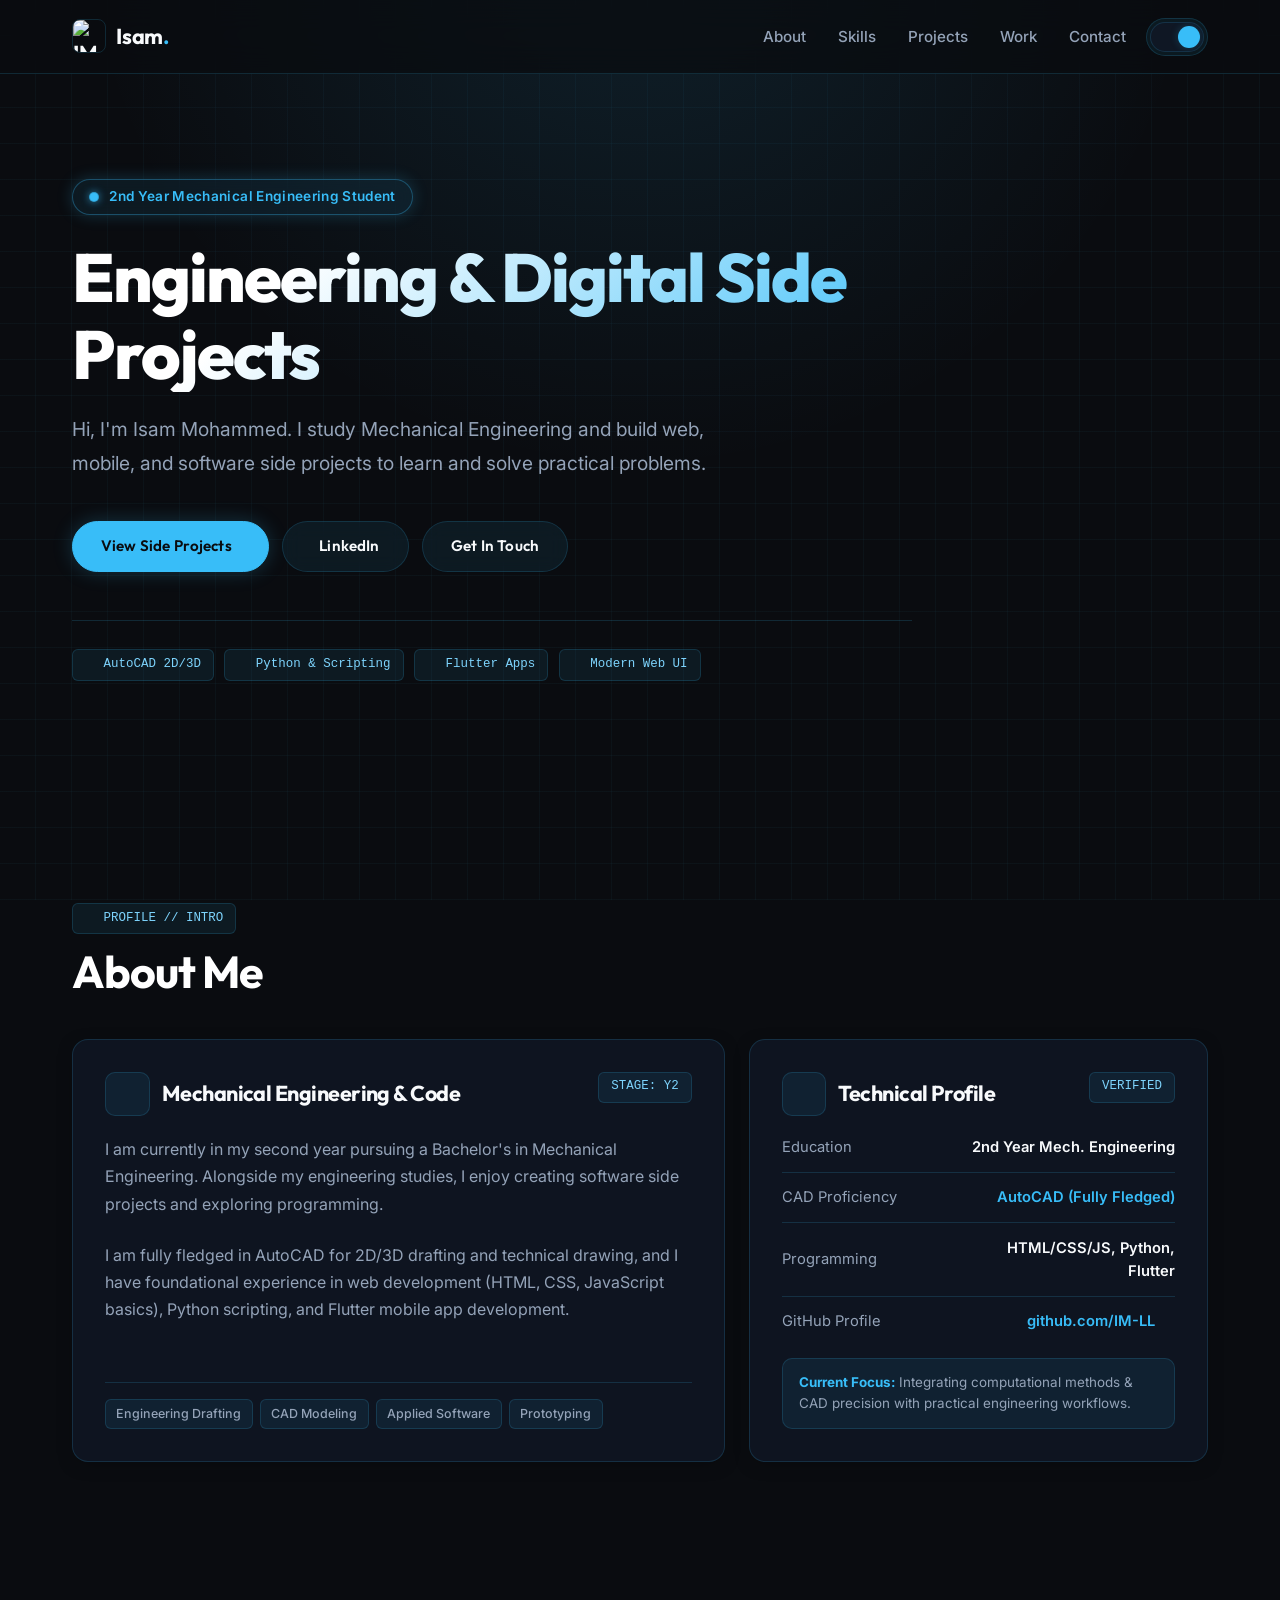
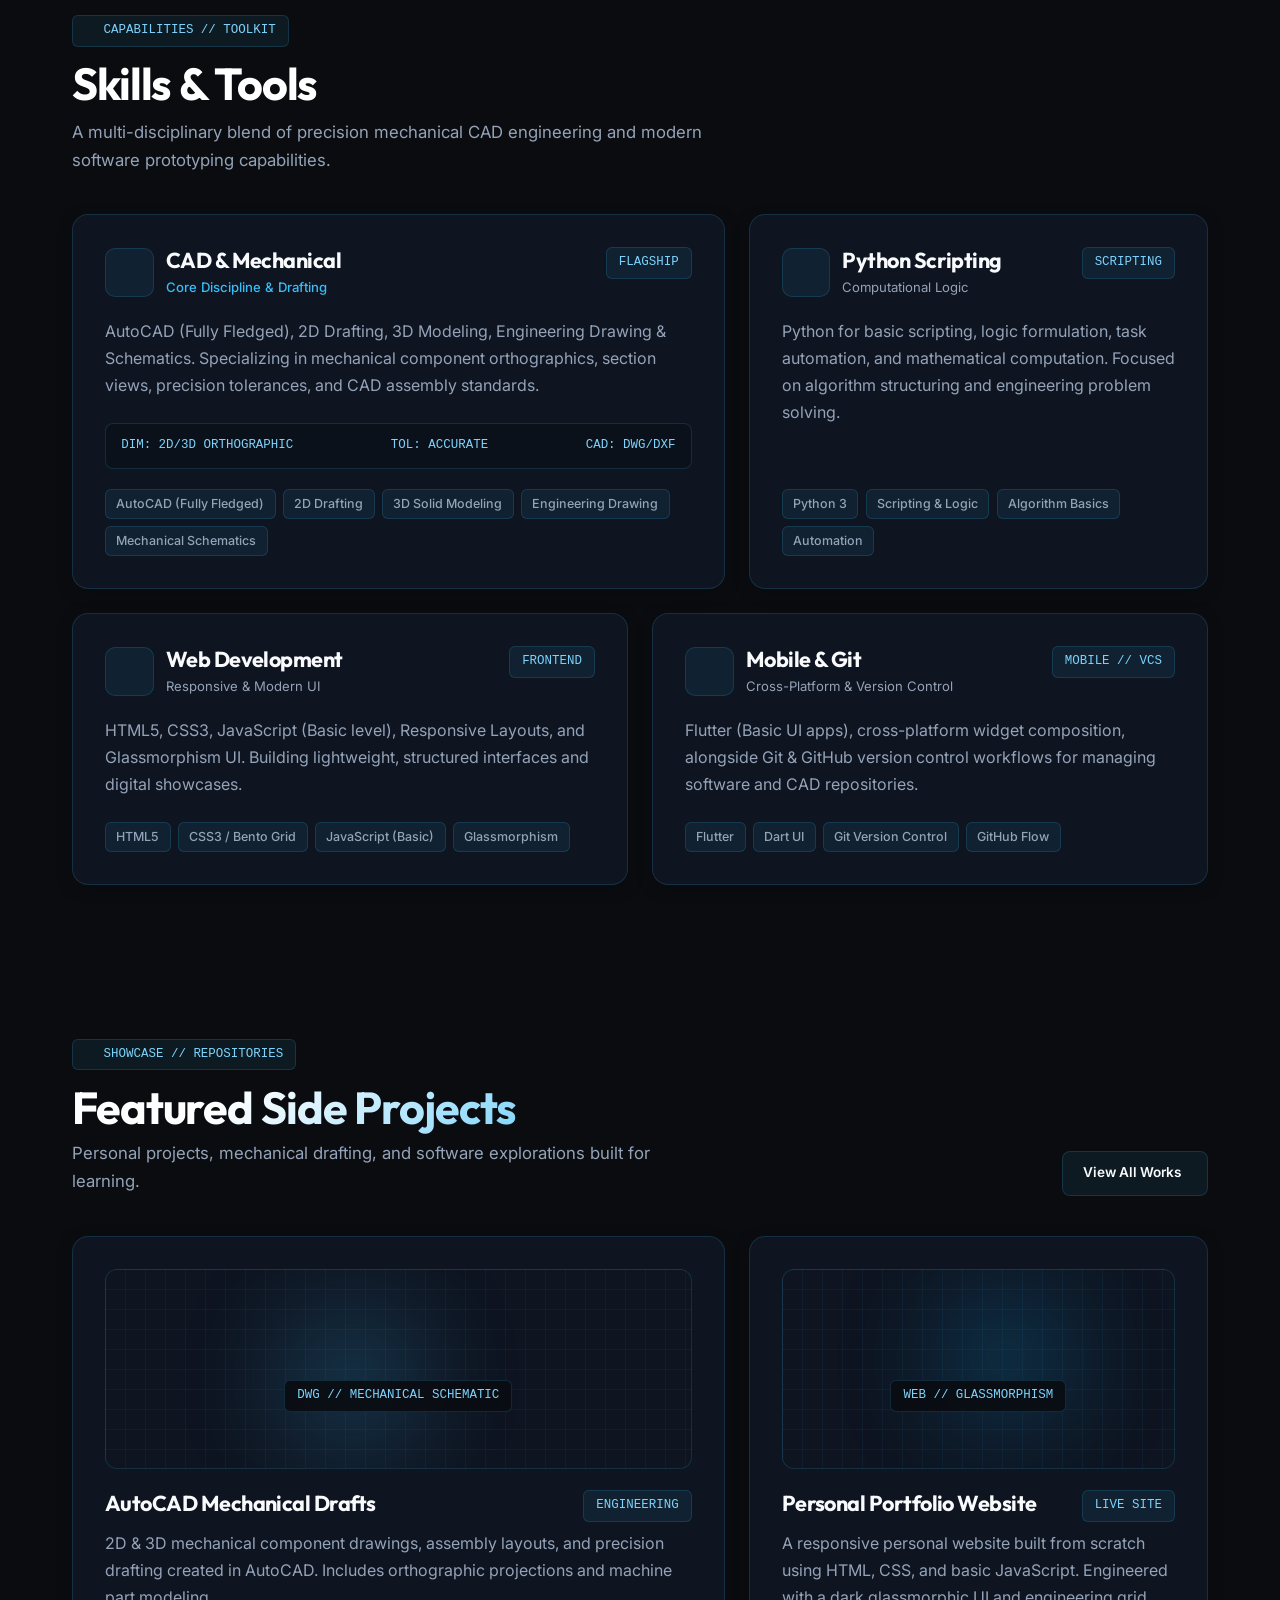
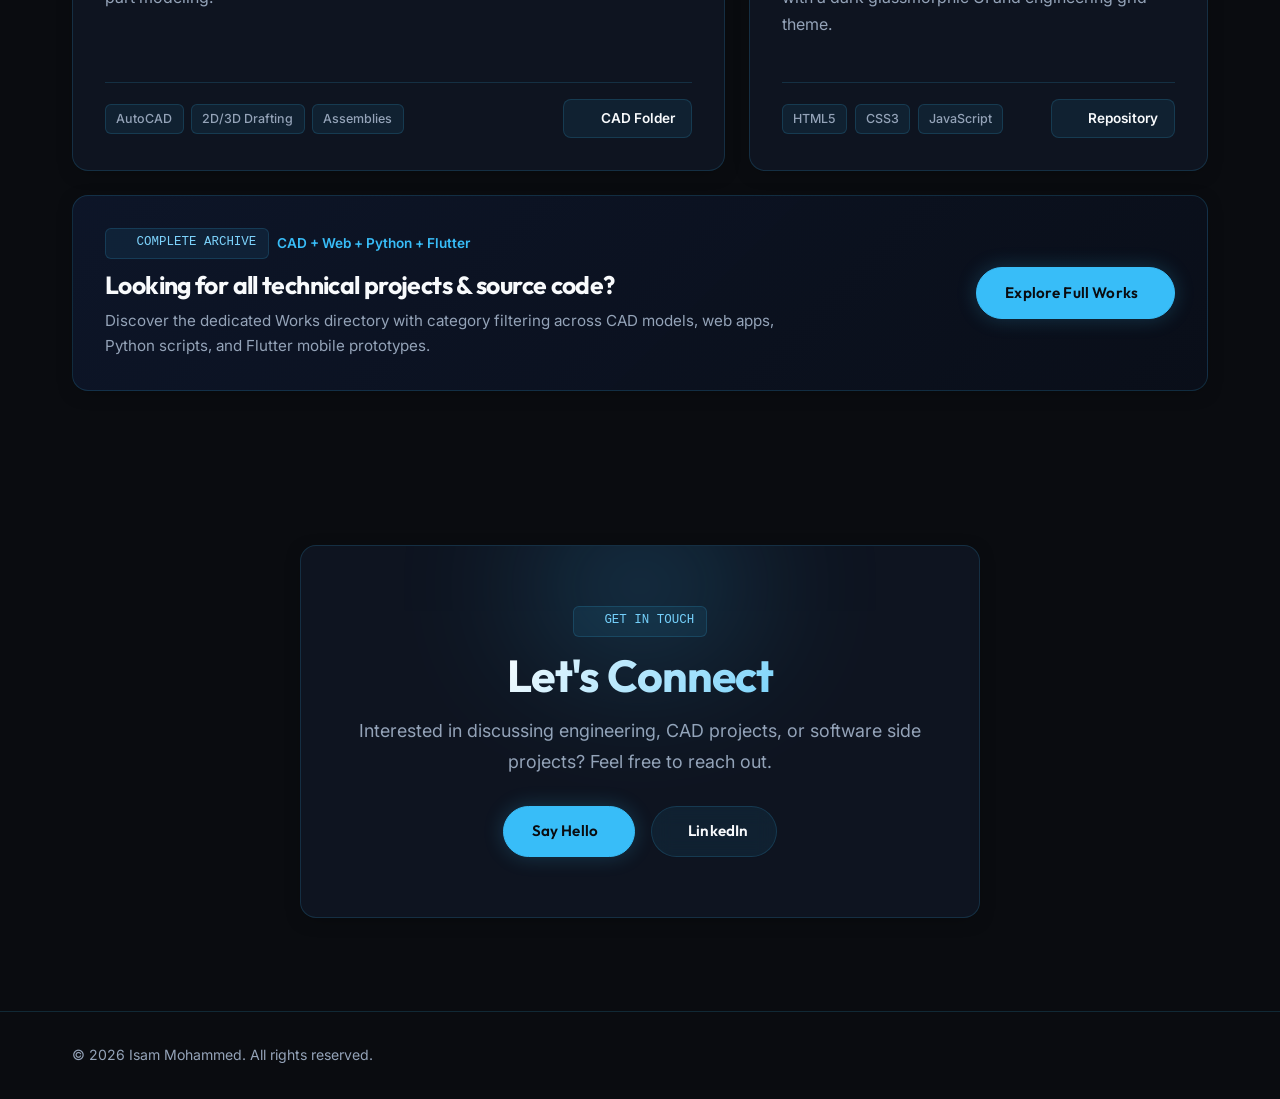
==== commit 5aa11863: "Fix UI spacing, responsive bento grid, typography scales, and header layout" ====
--- a/index.html
+++ b/index.html
@@ -7,15 +7,959 @@
     <title>Isam Mohammed | Mechanical Engineering & Portfolio</title>
     <meta name="description" content="Portfolio of Isam Mohammed - 2nd Year Mechanical Engineering Student & Tech Creator. CAD drafting, Python scripting, Flutter apps, and web development.">
 
-    <!-- Fonts -->
+    <!-- Preconnect & Fonts -->
     <link rel="preconnect" href="https://fonts.googleapis.com">
     <link rel="preconnect" href="https://fonts.gstatic.com" crossorigin>
     <link
         href="https://fonts.googleapis.com/css2?family=Inter:wght@300;400;500;600&family=Outfit:wght@400;500;600;700;800&display=swap"
         rel="stylesheet">
 
-    <!-- CSS -->
+    <!-- CSS Links & Production Layout Engine -->
     <link rel="stylesheet" href="style.css">
+
+    <!-- Embedded Pure CSS Production Layout & Spacing Engine -->
+    <style>
+        /* ==========================================================================
+           ROOT DESIGN TOKENS & RESET
+           ========================================================================== */
+        :root {
+            --bg-primary: #0a0c10;
+            --surface-card: rgba(17, 24, 39, 0.72);
+            --surface-elevated: rgba(22, 30, 48, 0.85);
+            --surface-border: rgba(56, 189, 248, 0.16);
+            --surface-border-hover: rgba(56, 189, 248, 0.45);
+            --cyan-accent: #38bdf8;
+            --cyan-hover: #7dd3fc;
+            --cyan-glow: rgba(56, 189, 248, 0.22);
+            --cyan-subtle: rgba(56, 189, 248, 0.08);
+            --text-main: #f8fafc;
+            --text-muted: #94a3b8;
+            --font-head: 'Outfit', -apple-system, BlinkMacSystemFont, sans-serif;
+            --font-sans: 'Inter', -apple-system, BlinkMacSystemFont, sans-serif;
+            --font-code: ui-monospace, SFMono-Regular, Menlo, Monaco, Consolas, monospace;
+            --header-h: 74px;
+            --max-w: 1200px;
+        }
+
+        [data-theme="light"] {
+            --bg-primary: #f8fafc;
+            --surface-card: rgba(255, 255, 255, 0.85);
+            --surface-elevated: rgba(241, 245, 249, 0.95);
+            --surface-border: rgba(2, 132, 199, 0.18);
+            --surface-border-hover: rgba(2, 132, 199, 0.45);
+            --cyan-accent: #0284c7;
+            --cyan-hover: #0369a1;
+            --cyan-glow: rgba(2, 132, 199, 0.16);
+            --cyan-subtle: rgba(2, 132, 199, 0.06);
+            --text-main: #0f172a;
+            --text-muted: #475569;
+        }
+
+        /* Box-Sizing & Layout Isolation */
+        *, *::before, *::after {
+            box-sizing: border-box;
+            margin: 0;
+            padding: 0;
+        }
+
+        html {
+            font-family: var(--font-sans);
+            background-color: var(--bg-primary);
+            color: var(--text-main);
+            scroll-behavior: smooth;
+            line-height: 1.6;
+            -webkit-text-size-adjust: 100%;
+            overflow-x: hidden;
+        }
+
+        body {
+            min-height: 100vh;
+            overflow-x: hidden;
+            background-color: var(--bg-primary);
+            background-image: 
+                linear-gradient(rgba(56, 189, 248, 0.04) 1px, transparent 1px),
+                linear-gradient(90deg, rgba(56, 189, 248, 0.04) 1px, transparent 1px),
+                radial-gradient(circle 800px at 50% -10%, rgba(56, 189, 248, 0.12), transparent 70%);
+            background-size: 36px 36px, 36px 36px, 100% 100%;
+            background-position: -1px -1px, -1px -1px, 0 0;
+            background-attachment: fixed;
+        }
+
+        /* Container & Section Flow Controls */
+        .site-container {
+            width: 100%;
+            max-width: var(--max-w);
+            margin-left: auto;
+            margin-right: auto;
+            padding-left: clamp(1.15rem, 3.5vw, 2rem);
+            padding-right: clamp(1.15rem, 3.5vw, 2rem);
+        }
+
+        .site-section {
+            padding-top: clamp(3.5rem, 6vw, 5.5rem);
+            padding-bottom: clamp(3.5rem, 6vw, 5.5rem);
+            position: relative;
+        }
+
+        /* ==========================================================================
+           HEADER & NAVIGATION (NO POSITION CONFLICTS)
+           ========================================================================== */
+        header.glass-nav {
+            position: fixed;
+            top: 0;
+            left: 0;
+            right: 0;
+            width: 100%;
+            height: var(--header-h);
+            z-index: 1000;
+            background: rgba(10, 12, 16, 0.78);
+            backdrop-filter: blur(16px);
+            -webkit-backdrop-filter: blur(16px);
+            border-bottom: 1px solid var(--surface-border);
+            display: flex;
+            align-items: center;
+        }
+
+        [data-theme="light"] header.glass-nav {
+            background: rgba(255, 255, 255, 0.82);
+        }
+
+        .nav-wrapper {
+            display: flex;
+            align-items: center;
+            justify-content: space-between;
+            width: 100%;
+            gap: 1.25rem;
+        }
+
+        .brand-logo {
+            display: inline-flex;
+            align-items: center;
+            gap: 0.65rem;
+            text-decoration: none;
+            color: var(--text-main);
+            font-family: var(--font-head);
+            font-weight: 700;
+            font-size: 1.35rem;
+            letter-spacing: -0.02em;
+            flex-shrink: 0;
+        }
+
+        .brand-logo img {
+            width: 34px;
+            height: 34px;
+            border-radius: 8px;
+            border: 1px solid var(--surface-border);
+            display: block;
+        }
+
+        .desktop-nav {
+            display: flex;
+            align-items: center;
+            margin-left: auto;
+        }
+
+        .nav-links-list {
+            display: flex;
+            align-items: center;
+            gap: 2rem;
+            list-style: none;
+        }
+
+        .nav-links-list a {
+            text-decoration: none;
+            color: var(--text-muted);
+            font-size: 0.95rem;
+            font-weight: 500;
+            transition: color 0.2s ease;
+            position: relative;
+            padding: 0.25rem 0;
+        }
+
+        .nav-links-list a:hover,
+        .nav-links-list a.active {
+            color: var(--cyan-accent);
+        }
+
+        .nav-links-list a::after {
+            content: '';
+            position: absolute;
+            bottom: -2px;
+            left: 0;
+            width: 100%;
+            height: 2px;
+            background: var(--cyan-accent);
+            transform: scaleX(0);
+            transform-origin: right;
+            transition: transform 0.25s ease;
+        }
+
+        .nav-links-list a:hover::after {
+            transform: scaleX(1);
+            transform-origin: left;
+        }
+
+        .header-actions-group {
+            display: flex;
+            align-items: center;
+            gap: 0.75rem;
+            flex-shrink: 0;
+        }
+
+        /* In-Flow Theme Switch (Prevents Floating Overlap) */
+        .theme-switch-inline {
+            position: static !important;
+            display: flex;
+            align-items: center;
+            background: var(--cyan-subtle);
+            backdrop-filter: blur(8px);
+            -webkit-backdrop-filter: blur(8px);
+            padding: 3px;
+            border-radius: 100px;
+            border: 1px solid var(--surface-border);
+            box-shadow: none;
+            transition: border-color 0.2s ease;
+        }
+
+        .theme-switch-inline:hover {
+            border-color: var(--cyan-accent);
+        }
+
+        .theme-switch-control {
+            display: inline-block;
+            height: 30px;
+            position: relative;
+            width: 54px;
+        }
+
+        .theme-switch-control input {
+            display: none;
+        }
+
+        .switch-rail {
+            background-color: var(--surface-card);
+            bottom: 0;
+            cursor: pointer;
+            left: 0;
+            position: absolute;
+            right: 0;
+            top: 0;
+            transition: 0.3s;
+            border-radius: 30px;
+            border: 1px solid var(--surface-border);
+            display: flex;
+            align-items: center;
+            justify-content: space-between;
+            padding: 0 5px;
+            overflow: hidden;
+        }
+
+        .switch-rail::before {
+            background-color: var(--cyan-accent);
+            bottom: 3px;
+            content: "";
+            height: 22px;
+            left: 3px;
+            position: absolute;
+            transition: 0.3s;
+            width: 22px;
+            border-radius: 50%;
+            z-index: 2;
+            box-shadow: 0 0 8px var(--cyan-glow);
+        }
+
+        input:checked + .switch-rail::before {
+            transform: translateX(24px);
+        }
+
+        .switch-icon-sun,
+        .switch-icon-moon {
+            width: 14px;
+            height: 14px;
+            z-index: 1;
+            color: var(--text-muted);
+            display: flex;
+            align-items: center;
+            justify-content: center;
+        }
+
+        input:checked + .switch-rail .switch-icon-moon {
+            color: var(--text-main);
+        }
+
+        input:not(:checked) + .switch-rail .switch-icon-sun {
+            color: var(--text-main);
+        }
+
+        .mobile-hamburger {
+            background: none;
+            border: none;
+            color: var(--text-main);
+            cursor: pointer;
+            display: none;
+            align-items: center;
+            justify-content: center;
+            padding: 0.45rem;
+            border-radius: 8px;
+            border: 1px solid transparent;
+            transition: all 0.2s ease;
+        }
+
+        .mobile-hamburger:hover {
+            border-color: var(--surface-border);
+            background: var(--cyan-subtle);
+        }
+
+        /* ==========================================================================
+           HERO SECTION
+           ========================================================================== */
+        #hero {
+            min-height: calc(100svh - var(--header-h));
+            display: flex;
+            align-items: center;
+            padding-top: calc(var(--header-h) + 1.5rem);
+            padding-bottom: clamp(2.5rem, 5vw, 4rem);
+        }
+
+        .hero-layout {
+            max-width: 840px;
+            width: 100%;
+        }
+
+        /* Live Status Pill */
+        .live-status-pill {
+            display: inline-flex;
+            align-items: center;
+            gap: 0.65rem;
+            padding: 0.4rem 1rem;
+            border-radius: 9999px;
+            background: var(--cyan-subtle);
+            border: 1px solid rgba(56, 189, 248, 0.32);
+            backdrop-filter: blur(12px);
+            -webkit-backdrop-filter: blur(12px);
+            font-size: clamp(0.78rem, 1.5vw, 0.85rem);
+            font-weight: 600;
+            letter-spacing: 0.025em;
+            color: var(--cyan-accent);
+            box-shadow: 0 0 16px var(--cyan-glow);
+            margin-bottom: clamp(1rem, 2.5vw, 1.5rem);
+            max-width: 100%;
+            transition: all 0.25s ease;
+        }
+
+        .live-status-pill:hover {
+            border-color: var(--cyan-accent);
+            box-shadow: 0 0 22px var(--cyan-glow);
+            transform: translateY(-1px);
+        }
+
+        .radar-ping-wrap {
+            position: relative;
+            display: inline-flex;
+            align-items: center;
+            justify-content: center;
+            width: 10px;
+            height: 10px;
+            flex-shrink: 0;
+        }
+
+        .radar-ping-wave {
+            position: absolute;
+            width: 100%;
+            height: 100%;
+            border-radius: 50%;
+            background-color: var(--cyan-accent);
+            opacity: 0.75;
+            animation: radarPing 2s cubic-bezier(0, 0, 0.2, 1) infinite;
+        }
+
+        .radar-ping-core {
+            position: relative;
+            width: 8px;
+            height: 8px;
+            border-radius: 50%;
+            background-color: var(--cyan-accent);
+            box-shadow: 0 0 8px var(--cyan-accent);
+        }
+
+        @keyframes radarPing {
+            75%, 100% {
+                transform: scale(2.4);
+                opacity: 0;
+            }
+        }
+
+        /* Typography Scales */
+        .hero-title {
+            font-family: var(--font-head);
+            font-weight: 800;
+            font-size: clamp(2.15rem, 5.5vw + 0.25rem, 4.25rem);
+            line-height: 1.12;
+            letter-spacing: -0.03em;
+            margin-bottom: clamp(1rem, 2vw, 1.35rem);
+            word-break: break-word;
+            overflow-wrap: break-word;
+        }
+
+        .text-gradient {
+            background: linear-gradient(135deg, #ffffff 25%, #38bdf8 100%);
+            -webkit-background-clip: text;
+            background-clip: text;
+            -webkit-text-fill-color: transparent;
+            color: transparent;
+        }
+
+        [data-theme="light"] .text-gradient {
+            background: linear-gradient(135deg, #0f172a 35%, #0284c7 100%);
+            -webkit-background-clip: text;
+            background-clip: text;
+            -webkit-text-fill-color: transparent;
+        }
+
+        .hero-desc {
+            font-size: clamp(1.05rem, 1.8vw, 1.2rem);
+            color: var(--text-muted);
+            max-width: 680px;
+            margin-bottom: clamp(1.75rem, 3.5vw, 2.5rem);
+            line-height: 1.75;
+        }
+
+        /* Hero Action Buttons */
+        .hero-cta-group {
+            display: flex;
+            gap: 0.85rem;
+            flex-wrap: wrap;
+            align-items: center;
+        }
+
+        .btn-core {
+            display: inline-flex;
+            align-items: center;
+            justify-content: center;
+            gap: 0.5rem;
+            padding: 0.8rem 1.75rem;
+            border-radius: 100px;
+            font-weight: 600;
+            font-size: 0.95rem;
+            font-family: var(--font-head);
+            letter-spacing: 0.01em;
+            text-decoration: none;
+            cursor: pointer;
+            transition: all 0.25s cubic-bezier(0.16, 1, 0.3, 1);
+            white-space: nowrap;
+        }
+
+        .btn-primary-cyan {
+            background: var(--cyan-accent);
+            color: #0a0c10 !important;
+            border: 1px solid var(--cyan-accent);
+            box-shadow: 0 0 20px var(--cyan-glow);
+        }
+
+        .btn-primary-cyan:hover {
+            background: var(--cyan-hover);
+            border-color: var(--cyan-hover);
+            box-shadow: 0 0 28px rgba(56, 189, 248, 0.5);
+            transform: translateY(-2px);
+        }
+
+        .btn-outline-glass {
+            background: var(--cyan-subtle);
+            border: 1px solid var(--surface-border);
+            color: var(--text-main);
+            backdrop-filter: blur(10px);
+            -webkit-backdrop-filter: blur(10px);
+        }
+
+        .btn-outline-glass:hover {
+            border-color: var(--cyan-accent);
+            color: var(--cyan-accent);
+            background: rgba(56, 189, 248, 0.12);
+            box-shadow: 0 0 16px var(--cyan-glow);
+            transform: translateY(-2px);
+        }
+
+        /* Spec Badges Strip */
+        .hero-specs-strip {
+            display: flex;
+            gap: 0.65rem;
+            flex-wrap: wrap;
+            align-items: center;
+            margin-top: clamp(2rem, 4vw, 3rem);
+            padding-top: clamp(1.25rem, 2.5vw, 1.75rem);
+            border-top: 1px solid var(--surface-border);
+        }
+
+        .spec-badge {
+            background: var(--cyan-subtle);
+            border: 1px solid var(--surface-border);
+            color: #7dd3fc;
+            font-size: clamp(0.72rem, 1.2vw, 0.78rem);
+            font-family: var(--font-code);
+            padding: 0.3rem 0.75rem;
+            border-radius: 6px;
+            font-weight: 500;
+            display: inline-flex;
+            align-items: center;
+            gap: 0.35rem;
+            white-space: nowrap;
+        }
+
+        [data-theme="light"] .spec-badge {
+            color: #0369a1;
+        }
+
+        /* ==========================================================================
+           SECTION HEADERS (STANDARDIZED VERTICAL RHYTHM)
+           ========================================================================== */
+        .section-header-block {
+            margin-bottom: clamp(1.75rem, 3.5vw, 2.5rem);
+        }
+
+        .section-tag-label {
+            display: inline-flex;
+            align-items: center;
+            gap: 0.35rem;
+            margin-bottom: 0.65rem;
+        }
+
+        .section-title {
+            font-family: var(--font-head);
+            font-weight: 700;
+            font-size: clamp(1.75rem, 3.5vw, 2.85rem);
+            line-height: 1.2;
+            letter-spacing: -0.025em;
+            margin-bottom: 0.5rem;
+        }
+
+        .section-subtitle {
+            color: var(--text-muted);
+            max-width: 640px;
+            font-size: clamp(0.95rem, 1.6vw, 1.05rem);
+            line-height: 1.65;
+        }
+
+        /* ==========================================================================
+           BENTO GRID SYSTEM (DESKTOP / TABLET / MOBILE ALIGNED)
+           ========================================================================== */
+        .bento-grid-12 {
+            display: grid;
+            grid-template-columns: repeat(12, 1fr);
+            gap: clamp(1rem, 2vw, 1.5rem);
+            width: 100%;
+        }
+
+        .bento-card-root {
+            background: var(--surface-card);
+            border: 1px solid var(--surface-border);
+            border-radius: 16px;
+            padding: clamp(1.35rem, 2.5vw, 2rem);
+            position: relative;
+            overflow: hidden;
+            display: flex;
+            flex-direction: column;
+            justify-content: space-between;
+            transition: transform 0.3s cubic-bezier(0.16, 1, 0.3, 1),
+                        border-color 0.3s cubic-bezier(0.16, 1, 0.3, 1),
+                        box-shadow 0.3s cubic-bezier(0.16, 1, 0.3, 1);
+            box-shadow: 0 4px 20px -8px rgba(0, 0, 0, 0.5);
+            min-width: 0; /* Prevents flex/grid clipping */
+        }
+
+        .bento-card-root:hover {
+            border-color: var(--surface-border-hover);
+            transform: translateY(-5px);
+            box-shadow: 0 16px 36px -12px rgba(0, 0, 0, 0.7), 0 0 24px var(--cyan-glow);
+        }
+
+        /* Grid Spans */
+        .span-12 { grid-column: span 12; }
+        .span-7  { grid-column: span 7; }
+        .span-6  { grid-column: span 6; }
+        .span-5  { grid-column: span 5; }
+
+        /* Card Content Layout Utilities */
+        .card-top-header {
+            display: flex;
+            justify-content: space-between;
+            align-items: flex-start;
+            gap: 0.75rem;
+            margin-bottom: 1.25rem;
+        }
+
+        .card-title-group {
+            display: flex;
+            align-items: center;
+            gap: 0.75rem;
+            min-width: 0;
+        }
+
+        .card-icon-avatar {
+            background: var(--cyan-subtle);
+            padding: 0.65rem;
+            border-radius: 10px;
+            border: 1px solid var(--surface-border);
+            display: flex;
+            align-items: center;
+            justify-content: center;
+            color: var(--cyan-accent);
+            flex-shrink: 0;
+        }
+
+        .card-title-text {
+            font-family: var(--font-head);
+            font-size: clamp(1.15rem, 2vw, 1.35rem);
+            font-weight: 700;
+            color: var(--text-main);
+            line-height: 1.25;
+        }
+
+        .card-sub-label {
+            font-size: 0.82rem;
+            color: var(--text-muted);
+            margin-top: 0.15rem;
+        }
+
+        .card-body-text {
+            color: var(--text-muted);
+            font-size: clamp(0.92rem, 1.4vw, 1rem);
+            line-height: 1.7;
+            margin-bottom: 1.5rem;
+        }
+
+        /* Technical Info Key-Value Table */
+        .tech-spec-table {
+            display: flex;
+            flex-direction: column;
+            gap: 0.85rem;
+            width: 100%;
+        }
+
+        .spec-table-row {
+            display: flex;
+            justify-content: space-between;
+            align-items: center;
+            flex-wrap: wrap;
+            gap: 0.5rem;
+            padding-bottom: 0.75rem;
+            border-bottom: 1px solid var(--surface-border);
+            font-size: 0.92rem;
+        }
+
+        .spec-table-row:last-child {
+            border-bottom: none;
+            padding-bottom: 0;
+        }
+
+        .spec-key {
+            color: var(--text-muted);
+            flex: 1 1 120px;
+        }
+
+        .spec-val {
+            font-weight: 600;
+            color: var(--text-main);
+            text-align: right;
+            flex: 1 1 160px;
+            min-width: 0;
+            overflow-wrap: break-word;
+        }
+
+        .spec-val a {
+            color: var(--cyan-accent);
+            text-decoration: none;
+            display: inline-flex;
+            align-items: center;
+            gap: 0.35rem;
+        }
+
+        .spec-val a:hover {
+            color: var(--cyan-hover);
+        }
+
+        /* Technology Pill Tags */
+        .tech-tags-wrap {
+            display: flex;
+            gap: 0.45rem;
+            flex-wrap: wrap;
+            align-items: center;
+        }
+
+        .tech-tag-pill {
+            background: var(--cyan-subtle);
+            border: 1px solid var(--surface-border);
+            color: var(--text-muted);
+            padding: 0.25rem 0.65rem;
+            font-size: 0.78rem;
+            border-radius: 6px;
+            font-weight: 500;
+            transition: all 0.2s ease;
+        }
+
+        .bento-card-root:hover .tech-tag-pill {
+            border-color: rgba(56, 189, 248, 0.28);
+            color: var(--text-main);
+        }
+
+        /* Blueprint Schematic Preview Container */
+        .blueprint-schematic-box {
+            background: linear-gradient(135deg, rgba(14, 23, 42, 0.9) 0%, rgba(10, 15, 26, 0.95) 100%);
+            border-radius: 12px;
+            border: 1px solid var(--surface-border);
+            position: relative;
+            overflow: hidden;
+            display: flex;
+            align-items: center;
+            justify-content: center;
+            height: clamp(160px, 22vw, 200px);
+            margin-bottom: 1.35rem;
+            background-image: 
+                linear-gradient(rgba(56, 189, 248, 0.06) 1px, transparent 1px),
+                linear-gradient(90deg, rgba(56, 189, 248, 0.06) 1px, transparent 1px);
+            background-size: 20px 20px;
+            background-position: -1px -1px;
+        }
+
+        .schematic-ambient-glow {
+            position: absolute;
+            width: 140px;
+            height: 140px;
+            border-radius: 50%;
+            background: var(--cyan-accent);
+            filter: blur(55px);
+            opacity: 0.25;
+            pointer-events: none;
+        }
+
+        /* Card Action Row */
+        .card-action-footer {
+            display: flex;
+            align-items: center;
+            justify-content: space-between;
+            flex-wrap: wrap;
+            gap: 0.75rem;
+            margin-top: 1.25rem;
+            padding-top: 1rem;
+            border-top: 1px solid var(--surface-border);
+        }
+
+        .action-link-btn {
+            display: inline-flex;
+            align-items: center;
+            gap: 0.4rem;
+            text-decoration: none;
+            font-size: 0.85rem;
+            font-weight: 600;
+            padding: 0.45rem 1rem;
+            border-radius: 8px;
+            border: 1px solid var(--surface-border);
+            background: var(--cyan-subtle);
+            color: var(--text-main);
+            transition: all 0.2s ease;
+            white-space: nowrap;
+        }
+
+        .action-link-btn:hover {
+            border-color: var(--cyan-accent);
+            color: var(--cyan-accent);
+            background: rgba(56, 189, 248, 0.15);
+            box-shadow: 0 0 12px var(--cyan-glow);
+        }
+
+        /* Banner Card Specific Spacing */
+        .banner-card-flex {
+            display: flex;
+            justify-content: space-between;
+            align-items: center;
+            flex-wrap: wrap;
+            gap: 1.5rem;
+        }
+
+        .banner-text-col {
+            max-width: 680px;
+            flex: 1 1 320px;
+        }
+
+        /* ==========================================================================
+           CONTACT & FOOTER
+           ========================================================================== */
+        .contact-box-wrap {
+            max-width: 680px;
+            margin-left: auto;
+            margin-right: auto;
+            text-align: center;
+            position: relative;
+        }
+
+        .contact-buttons-row {
+            display: flex;
+            gap: 1rem;
+            justify-content: center;
+            flex-wrap: wrap;
+            align-items: center;
+            margin-top: 1.75rem;
+        }
+
+        footer.site-footer {
+            border-top: 1px solid var(--surface-border);
+            padding-top: 2rem;
+            padding-bottom: 2rem;
+            margin-top: 1rem;
+            background: transparent;
+        }
+
+        .footer-flex {
+            display: flex;
+            justify-content: space-between;
+            align-items: center;
+            flex-wrap: wrap;
+            gap: 1.25rem;
+        }
+
+        .footer-copy {
+            color: var(--text-muted);
+            font-size: 0.88rem;
+        }
+
+        .footer-social-links {
+            display: flex;
+            gap: 1.25rem;
+            align-items: center;
+        }
+
+        .footer-social-links a {
+            color: var(--text-muted);
+            transition: color 0.2s ease;
+        }
+
+        .footer-social-links a:hover {
+            color: var(--cyan-accent);
+        }
+
+        /* ==========================================================================
+           RESPONSIVE AUDIT BREAKPOINTS (<992px & <768px & <480px)
+           ========================================================================== */
+        @media (max-width: 992px) {
+            .span-7,
+            .span-6,
+            .span-5 {
+                grid-column: span 12;
+            }
+
+            .bento-card-root {
+                min-height: auto;
+            }
+        }
+
+        @media (max-width: 768px) {
+            :root {
+                --header-h: 66px;
+            }
+
+            .mobile-hamburger {
+                display: flex;
+            }
+
+            .desktop-nav {
+                position: fixed;
+                top: var(--header-h);
+                left: 0;
+                width: 100%;
+                height: 0;
+                background: rgba(10, 12, 16, 0.96);
+                backdrop-filter: blur(20px);
+                -webkit-backdrop-filter: blur(20px);
+                overflow: hidden;
+                transition: height 0.3s cubic-bezier(0.16, 1, 0.3, 1);
+                border-bottom: 1px solid var(--surface-border);
+                z-index: 999;
+                flex-direction: column;
+                justify-content: center;
+            }
+
+            [data-theme="light"] .desktop-nav {
+                background: rgba(255, 255, 255, 0.98);
+            }
+
+            .desktop-nav.active {
+                height: calc(100svh - var(--header-h));
+            }
+
+            .nav-links-list {
+                flex-direction: column;
+                gap: 2rem;
+                padding: 2rem 0;
+            }
+
+            .nav-links-list a {
+                font-size: 1.35rem;
+            }
+
+            .bento-grid-12 {
+                grid-template-columns: 1fr;
+            }
+
+            .span-12, .span-7, .span-6, .span-5 {
+                grid-column: 1 / -1;
+            }
+
+            .banner-card-flex {
+                flex-direction: column;
+                align-items: flex-start;
+            }
+
+            .card-action-footer {
+                flex-direction: column;
+                align-items: flex-start;
+                gap: 1rem;
+            }
+
+            .action-link-btn {
+                width: 100%;
+                justify-content: center;
+            }
+
+            .footer-flex {
+                flex-direction: column;
+                align-items: center;
+                text-align: center;
+            }
+        }
+
+        @media (max-width: 480px) {
+            .hero-cta-group {
+                flex-direction: column;
+                width: 100%;
+            }
+
+            .hero-cta-group .btn-core {
+                width: 100%;
+            }
+
+            .contact-buttons-row {
+                flex-direction: column;
+                width: 100%;
+            }
+
+            .contact-buttons-row .btn-core {
+                width: 100%;
+            }
+
+            .bento-card-root {
+                padding: 1.25rem 1rem;
+            }
+
+            .spec-table-row {
+                flex-direction: column;
+                align-items: flex-start;
+                gap: 0.2rem;
+            }
+
+            .spec-val {
+                text-align: left;
+            }
+        }
+    </style>
 
     <!-- Icons -->
     <link rel="icon" type="image/svg+xml" href="favicon.svg">
@@ -25,38 +969,37 @@
 <body>
 
     <!-- Navigation Header -->
-    <header class="glass">
-        <div class="container"
-            style="display: flex; justify-content: space-between; align-items: center; height: 100%;">
-            <a href="#" class="logo"
-                style="display: flex; align-items: center; gap: 0.6rem; font-family: var(--font-heading); font-weight: 700; font-size: 1.4rem; letter-spacing: -0.02em;">
-                <img src="favicon.svg" alt="IM Logo" style="width: 34px; height: 34px; border-radius: 8px; border: 1px solid var(--border-color);">
-                <span>Isam<span class="text-cyan">.</span></span>
+    <header class="glass-nav">
+        <div class="site-container nav-wrapper">
+            <a href="#hero" class="brand-logo" aria-label="Isam Mohammed Portfolio">
+                <img src="favicon.svg" alt="IM Logo" width="34" height="34">
+                <span>Isam<span style="color: var(--cyan-accent);">.</span></span>
             </a>
 
-            <!-- Right Controls & Navigation -->
-            <div style="display: flex; gap: 1rem; align-items: center;">
-                <nav class="nav-menu">
-                    <ul style="display: flex; gap: 2.25rem;">
-                        <li><a href="#about" class="nav-link">About</a></li>
-                        <li><a href="#skills" class="nav-link">Skills</a></li>
-                        <li><a href="#projects" class="nav-link">Projects</a></li>
-                        <li><a href="works.html" class="nav-link">Work</a></li>
-                        <li><a href="#contact" class="nav-link">Contact</a></li>
-                    </ul>
-                </nav>
-
-                <div class="theme-switch-wrapper">
-                    <label class="theme-switch" for="theme-toggle">
-                        <input type="checkbox" id="theme-toggle" aria-label="Toggle Theme">
-                        <div class="slider">
-                            <i data-feather="sun" class="sun-icon"></i>
-                            <i data-feather="moon" class="moon-icon"></i>
+            <!-- Primary Navigation Links -->
+            <nav class="desktop-nav" id="main-navigation">
+                <ul class="nav-links-list">
+                    <li><a href="#about" class="nav-link">About</a></li>
+                    <li><a href="#skills" class="nav-link">Skills</a></li>
+                    <li><a href="#projects" class="nav-link">Projects</a></li>
+                    <li><a href="works.html" class="nav-link">Work</a></li>
+                    <li><a href="#contact" class="nav-link">Contact</a></li>
+                </ul>
+            </nav>
+
+            <!-- Inline Header Actions (Theme Switch + Hamburger) -->
+            <div class="header-actions-group">
+                <div class="theme-switch-inline">
+                    <label class="theme-switch-control" for="theme-toggle">
+                        <input type="checkbox" id="theme-toggle" aria-label="Toggle Dark and Light Theme">
+                        <div class="switch-rail">
+                            <span class="switch-icon-sun"><i data-feather="sun"></i></span>
+                            <span class="switch-icon-moon"><i data-feather="moon"></i></span>
                         </div>
                     </label>
                 </div>
 
-                <button class="mobile-menu-btn" aria-label="Toggle Menu">
+                <button class="mobile-hamburger" id="menu-toggle-btn" aria-label="Toggle Navigation Menu" aria-expanded="false" aria-controls="main-navigation">
                     <i data-feather="menu"></i>
                 </button>
             </div>
@@ -66,43 +1009,44 @@
     <!-- Main Content -->
     <main>
         <!-- Hero Section -->
-        <section id="hero" class="container">
-            <div class="hero-content">
-                <!-- Live Status Badge -->
-                <div class="status-badge-container reveal">
-                    <div class="status-badge">
-                        <span class="pulse-indicator">
-                            <span class="pulse-ping"></span>
-                            <span class="pulse-dot"></span>
+        <section id="hero" class="site-container">
+            <div class="hero-layout">
+                <!-- Live Status Pill -->
+                <div class="reveal">
+                    <div class="live-status-pill">
+                        <span class="radar-ping-wrap">
+                            <span class="radar-ping-wave"></span>
+                            <span class="radar-ping-core"></span>
                         </span>
                         <span>2nd Year Mechanical Engineering Student</span>
                     </div>
                 </div>
 
-                <h1 class="text-gradient reveal delay-100" style="margin-bottom: 1.25rem;">
-                    Engineering & Digital Side Projects
+                <h1 class="hero-title text-gradient reveal delay-100">
+                    Engineering &amp; Digital Side Projects
                 </h1>
 
-                <p class="reveal delay-200" style="font-size: 1.2rem; color: var(--text-secondary); max-width: 680px; margin-bottom: 2.5rem; line-height: 1.75;">
+                <p class="hero-desc reveal delay-200">
                     Hi, I'm Isam Mohammed. I study Mechanical Engineering and build web, mobile, and software side projects to learn and solve practical problems.
                 </p>
 
-                <div class="reveal delay-300" style="display: flex; gap: 1rem; flex-wrap: wrap; align-items: center;">
-                    <a href="works.html" class="btn btn-primary">
+                <!-- Hero Action Buttons -->
+                <div class="hero-cta-group reveal delay-300">
+                    <a href="works.html" class="btn-core btn-primary-cyan">
                         View Side Projects <i data-feather="arrow-right"></i>
                     </a>
-                    <a href="https://www.linkedin.com/in/isam-mohammed-27762720a/" target="_blank" rel="noopener" class="btn btn-outline">
+                    <a href="https://www.linkedin.com/in/isam-mohammed-27762720a/" target="_blank" rel="noopener" class="btn-core btn-outline-glass">
                         <i data-feather="linkedin"></i> LinkedIn
                     </a>
-                    <a href="#contact" class="btn btn-outline">
+                    <a href="#contact" class="btn-core btn-outline-glass">
                         Get In Touch
                     </a>
                 </div>
 
                 <!-- Engineering Spec Pills Strip -->
-                <div class="reveal delay-400" style="display: flex; gap: 0.75rem; flex-wrap: wrap; margin-top: 3.5rem; align-items: center;">
+                <div class="hero-specs-strip reveal delay-400">
                     <span class="spec-badge"><i data-feather="check-circle" style="width: 13px; height: 13px;"></i> AutoCAD 2D/3D</span>
-                    <span class="spec-badge"><i data-feather="cpu" style="width: 13px; height: 13px;"></i> Python & Scripting</span>
+                    <span class="spec-badge"><i data-feather="cpu" style="width: 13px; height: 13px;"></i> Python &amp; Scripting</span>
                     <span class="spec-badge"><i data-feather="smartphone" style="width: 13px; height: 13px;"></i> Flutter Apps</span>
                     <span class="spec-badge"><i data-feather="code" style="width: 13px; height: 13px;"></i> Modern Web UI</span>
                 </div>
@@ -110,347 +1054,360 @@
         </section>
 
         <!-- About Section (Bento Overview) -->
-        <section id="about" class="section container reveal">
-            <div style="margin-bottom: 2.5rem;">
-                <span class="spec-badge" style="margin-bottom: 0.75rem;"><i data-feather="user" style="width: 13px; height: 13px;"></i> PROFILE // INTRO</span>
-                <h2 class="text-gradient">About Me</h2>
+        <section id="about" class="site-section site-container reveal">
+            <div class="section-header-block">
+                <div class="section-tag-label">
+                    <span class="spec-badge"><i data-feather="user" style="width: 13px; height: 13px;"></i> PROFILE // INTRO</span>
+                </div>
+                <h2 class="section-title text-gradient">About Me</h2>
             </div>
 
-            <div class="bento-grid">
-                <!-- Bio Card (7 Cols) -->
-                <div class="card bento-card col-span-7">
+            <div class="bento-grid-12">
+                <!-- Bio Card (7 Columns on Desktop) -->
+                <article class="bento-card-root span-7">
                     <div>
-                        <div style="display: flex; align-items: center; justify-content: space-between; margin-bottom: 1.5rem;">
-                            <h3 style="color: var(--text-primary); display: flex; align-items: center; gap: 0.6rem;">
-                                <i data-feather="terminal" style="color: var(--accent-color); width: 22px; height: 22px;"></i>
-                                Mechanical Engineering & Code
-                            </h3>
+                        <div class="card-top-header">
+                            <div class="card-title-group">
+                                <div class="card-icon-avatar">
+                                    <i data-feather="terminal" style="width: 22px; height: 22px;"></i>
+                                </div>
+                                <h3 class="card-title-text">Mechanical Engineering &amp; Code</h3>
+                            </div>
                             <span class="spec-badge">STAGE: Y2</span>
                         </div>
-                        <p style="font-size: 1.05rem; color: var(--text-secondary); margin-bottom: 1.5rem; line-height: 1.75;">
+                        <p class="card-body-text">
                             I am currently in my second year pursuing a Bachelor's in Mechanical Engineering. Alongside my engineering studies, I enjoy creating software side projects and exploring programming.
                         </p>
-                        <p style="font-size: 1.05rem; color: var(--text-secondary); line-height: 1.75;">
+                        <p class="card-body-text" style="margin-bottom: 0;">
                             I am fully fledged in AutoCAD for 2D/3D drafting and technical drawing, and I have foundational experience in web development (HTML, CSS, JavaScript basics), Python scripting, and Flutter mobile app development.
                         </p>
                     </div>
 
-                    <div style="margin-top: 2rem; padding-top: 1.5rem; border-top: 1px solid var(--border-color); display: flex; gap: 0.75rem; flex-wrap: wrap;">
-                        <span class="tech-tag">Engineering Drafting</span>
-                        <span class="tech-tag">CAD Modeling</span>
-                        <span class="tech-tag">Applied Software</span>
-                        <span class="tech-tag">Prototyping</span>
-                    </div>
-                </div>
-
-                <!-- Quick Specs & Info Card (5 Cols) -->
-                <div class="card bento-card col-span-5">
+                    <div class="card-action-footer">
+                        <div class="tech-tags-wrap">
+                            <span class="tech-tag-pill">Engineering Drafting</span>
+                            <span class="tech-tag-pill">CAD Modeling</span>
+                            <span class="tech-tag-pill">Applied Software</span>
+                            <span class="tech-tag-pill">Prototyping</span>
+                        </div>
+                    </div>
+                </article>
+
+                <!-- Technical Profile Specs (5 Columns on Desktop) -->
+                <article class="bento-card-root span-5">
                     <div>
-                        <div style="display: flex; align-items: center; justify-content: space-between; margin-bottom: 1.5rem;">
-                            <h3 style="display: flex; align-items: center; gap: 0.6rem;">
-                                <i data-feather="sliders" style="color: var(--accent-color); width: 22px; height: 22px;"></i>
-                                Technical Profile
-                            </h3>
+                        <div class="card-top-header">
+                            <div class="card-title-group">
+                                <div class="card-icon-avatar">
+                                    <i data-feather="sliders" style="width: 22px; height: 22px;"></i>
+                                </div>
+                                <h3 class="card-title-text">Technical Profile</h3>
+                            </div>
                             <span class="spec-badge">VERIFIED</span>
                         </div>
 
-                        <div style="display: flex; flex-direction: column; gap: 1.35rem;">
-                            <div style="display: flex; justify-content: space-between; align-items: flex-start; padding-bottom: 1rem; border-bottom: 1px solid var(--border-color);">
-                                <span style="color: var(--text-secondary); font-size: 0.95rem;">Education</span>
-                                <span style="font-weight: 600; text-align: right; color: var(--text-primary);">2nd Year Mech. Engineering</span>
+                        <div class="tech-spec-table">
+                            <div class="spec-table-row">
+                                <span class="spec-key">Education</span>
+                                <span class="spec-val">2nd Year Mech. Engineering</span>
                             </div>
 
-                            <div style="display: flex; justify-content: space-between; align-items: flex-start; padding-bottom: 1rem; border-bottom: 1px solid var(--border-color);">
-                                <span style="color: var(--text-secondary); font-size: 0.95rem;">CAD Proficiency</span>
-                                <span style="font-weight: 600; color: var(--accent-color); text-align: right;">AutoCAD (Fully Fledged)</span>
+                            <div class="spec-table-row">
+                                <span class="spec-key">CAD Proficiency</span>
+                                <span class="spec-val" style="color: var(--cyan-accent);">AutoCAD (Fully Fledged)</span>
                             </div>
 
-                            <div style="display: flex; justify-content: space-between; align-items: flex-start; padding-bottom: 1rem; border-bottom: 1px solid var(--border-color);">
-                                <span style="color: var(--text-secondary); font-size: 0.95rem;">Programming</span>
-                                <span style="font-weight: 600; text-align: right; color: var(--text-primary);">HTML/CSS/JS, Python, Flutter</span>
+                            <div class="spec-table-row">
+                                <span class="spec-key">Programming</span>
+                                <span class="spec-val">HTML/CSS/JS, Python, Flutter</span>
                             </div>
 
-                            <div style="display: flex; justify-content: space-between; align-items: center;">
-                                <span style="color: var(--text-secondary); font-size: 0.95rem;">GitHub Profile</span>
-                                <a href="https://github.com/IM-LL" target="_blank" rel="noopener" style="color: var(--accent-color); font-weight: 600; display: inline-flex; align-items: center; gap: 0.35rem;">
-                                    github.com/IM-LL <i data-feather="arrow-up-right" style="width: 14px; height: 14px;"></i>
-                                </a>
+                            <div class="spec-table-row">
+                                <span class="spec-key">GitHub Profile</span>
+                                <span class="spec-val">
+                                    <a href="https://github.com/IM-LL" target="_blank" rel="noopener">
+                                        github.com/IM-LL <i data-feather="arrow-up-right" style="width: 14px; height: 14px;"></i>
+                                    </a>
+                                </span>
                             </div>
                         </div>
                     </div>
 
-                    <div style="margin-top: 1.75rem; background: rgba(56, 189, 248, 0.05); padding: 0.9rem 1.1rem; border-radius: 10px; border: 1px solid var(--border-color);">
-                        <p style="font-size: 0.85rem; color: var(--text-secondary); margin: 0;">
-                            <strong style="color: var(--accent-color);">Current Focus:</strong> Integrating computational methods & CAD precision with practical engineering workflows.
+                    <div style="margin-top: 1.5rem; background: var(--cyan-subtle); padding: 0.85rem 1rem; border-radius: 10px; border: 1px solid var(--surface-border);">
+                        <p style="font-size: 0.84rem; color: var(--text-muted); margin: 0; line-height: 1.55;">
+                            <strong style="color: var(--cyan-accent);">Current Focus:</strong> Integrating computational methods &amp; CAD precision with practical engineering workflows.
                         </p>
                     </div>
-                </div>
+                </article>
             </div>
         </section>
 
         <!-- Skills Section (Clean Bento Grid) -->
-        <section id="skills" class="section container reveal">
-            <div style="margin-bottom: 2.5rem;">
-                <span class="spec-badge" style="margin-bottom: 0.75rem;"><i data-feather="tool" style="width: 13px; height: 13px;"></i> CAPABILITIES // TOOLKIT</span>
-                <h2 class="text-gradient">Skills & Tools</h2>
-                <p style="color: var(--text-secondary); max-width: 620px;">
+        <section id="skills" class="site-section site-container reveal">
+            <div class="section-header-block">
+                <div class="section-tag-label">
+                    <span class="spec-badge"><i data-feather="tool" style="width: 13px; height: 13px;"></i> CAPABILITIES // TOOLKIT</span>
+                </div>
+                <h2 class="section-title text-gradient">Skills &amp; Tools</h2>
+                <p class="section-subtitle">
                     A multi-disciplinary blend of precision mechanical CAD engineering and modern software prototyping capabilities.
                 </p>
             </div>
 
-            <div class="bento-grid">
-                <!-- Bento Card 1: CAD & Mechanical (Featured - 7 Cols) -->
-                <div class="card bento-card col-span-7">
+            <div class="bento-grid-12">
+                <!-- Bento Card 1: CAD & Mechanical (Featured - 7 Columns) -->
+                <article class="bento-card-root span-7">
                     <div>
-                        <div style="display: flex; justify-content: space-between; align-items: flex-start; margin-bottom: 1.25rem;">
-                            <div style="display: flex; align-items: center; gap: 0.75rem;">
-                                <div style="background: rgba(56, 189, 248, 0.12); padding: 0.75rem; border-radius: 12px; border: 1px solid rgba(56, 189, 248, 0.25);">
-                                    <i data-feather="compass" style="width: 28px; height: 28px; color: var(--accent-color);"></i>
+                        <div class="card-top-header">
+                            <div class="card-title-group">
+                                <div class="card-icon-avatar">
+                                    <i data-feather="compass" style="width: 26px; height: 26px;"></i>
                                 </div>
                                 <div>
-                                    <h3 style="margin-bottom: 0.2rem;">CAD & Mechanical</h3>
-                                    <span style="font-size: 0.85rem; color: var(--accent-color); font-weight: 500;">Core Discipline & Drafting</span>
+                                    <h3 class="card-title-text">CAD &amp; Mechanical</h3>
+                                    <p class="card-sub-label" style="color: var(--cyan-accent); font-weight: 500;">Core Discipline &amp; Drafting</p>
                                 </div>
                             </div>
                             <span class="spec-badge">FLAGSHIP</span>
                         </div>
 
-                        <p style="color: var(--text-secondary); line-height: 1.7; margin-bottom: 1.5rem;">
-                            AutoCAD (Fully Fledged), 2D Drafting, 3D Modeling, Engineering Drawing & Schematics. Specializing in mechanical component orthographics, section views, precision tolerances, and CAD assembly standards.
+                        <p class="card-body-text">
+                            AutoCAD (Fully Fledged), 2D Drafting, 3D Modeling, Engineering Drawing &amp; Schematics. Specializing in mechanical component orthographics, section views, precision tolerances, and CAD assembly standards.
                         </p>
                     </div>
 
                     <div>
-                        <!-- Interactive Precision Specs -->
-                        <div style="background: rgba(10, 15, 26, 0.6); padding: 0.85rem 1rem; border-radius: 10px; border: 1px solid var(--border-color); margin-bottom: 1.25rem; font-family: var(--font-mono); font-size: 0.8rem; color: #7dd3fc; display: flex; justify-content: space-between; flex-wrap: wrap; gap: 0.5rem;">
+                        <!-- Dimension Indicator Box -->
+                        <div style="background: rgba(10, 15, 26, 0.6); padding: 0.75rem 0.95rem; border-radius: 8px; border: 1px solid var(--surface-border); margin-bottom: 1.25rem; font-family: var(--font-code); font-size: 0.78rem; color: #7dd3fc; display: flex; justify-content: space-between; flex-wrap: wrap; gap: 0.5rem;">
                             <span>DIM: 2D/3D ORTHOGRAPHIC</span>
                             <span>TOL: ACCURATE</span>
                             <span>CAD: DWG/DXF</span>
                         </div>
 
-                        <div style="display: flex; gap: 0.5rem; flex-wrap: wrap;">
-                            <span class="tech-tag">AutoCAD (Fully Fledged)</span>
-                            <span class="tech-tag">2D Drafting</span>
-                            <span class="tech-tag">3D Solid Modeling</span>
-                            <span class="tech-tag">Engineering Drawing</span>
-                            <span class="tech-tag">Mechanical Schematics</span>
-                        </div>
-                    </div>
-                </div>
-
-                <!-- Bento Card 2: Python & Automation (5 Cols) -->
-                <div class="card bento-card col-span-5">
+                        <div class="tech-tags-wrap">
+                            <span class="tech-tag-pill">AutoCAD (Fully Fledged)</span>
+                            <span class="tech-tag-pill">2D Drafting</span>
+                            <span class="tech-tag-pill">3D Solid Modeling</span>
+                            <span class="tech-tag-pill">Engineering Drawing</span>
+                            <span class="tech-tag-pill">Mechanical Schematics</span>
+                        </div>
+                    </div>
+                </article>
+
+                <!-- Bento Card 2: Python & Automation (5 Columns) -->
+                <article class="bento-card-root span-5">
                     <div>
-                        <div style="display: flex; justify-content: space-between; align-items: flex-start; margin-bottom: 1.25rem;">
-                            <div style="display: flex; align-items: center; gap: 0.75rem;">
-                                <div style="background: rgba(56, 189, 248, 0.12); padding: 0.75rem; border-radius: 12px; border: 1px solid rgba(56, 189, 248, 0.25);">
-                                    <i data-feather="terminal" style="width: 28px; height: 28px; color: var(--accent-color);"></i>
+                        <div class="card-top-header">
+                            <div class="card-title-group">
+                                <div class="card-icon-avatar">
+                                    <i data-feather="terminal" style="width: 26px; height: 26px;"></i>
                                 </div>
                                 <div>
-                                    <h3 style="margin-bottom: 0.2rem;">Python Scripting</h3>
-                                    <span style="font-size: 0.85rem; color: var(--text-secondary);">Computational Logic</span>
+                                    <h3 class="card-title-text">Python Scripting</h3>
+                                    <p class="card-sub-label">Computational Logic</p>
                                 </div>
                             </div>
                             <span class="spec-badge">SCRIPTING</span>
                         </div>
 
-                        <p style="color: var(--text-secondary); line-height: 1.7; margin-bottom: 1.5rem;">
+                        <p class="card-body-text">
                             Python for basic scripting, logic formulation, task automation, and mathematical computation. Focused on algorithm structuring and engineering problem solving.
                         </p>
                     </div>
 
-                    <div style="display: flex; gap: 0.5rem; flex-wrap: wrap;">
-                        <span class="tech-tag">Python 3</span>
-                        <span class="tech-tag">Scripting & Logic</span>
-                        <span class="tech-tag">Algorithm Basics</span>
-                        <span class="tech-tag">Automation</span>
-                    </div>
-                </div>
-
-                <!-- Bento Card 3: Web Development (6 Cols) -->
-                <div class="card bento-card col-span-6">
+                    <div class="tech-tags-wrap">
+                        <span class="tech-tag-pill">Python 3</span>
+                        <span class="tech-tag-pill">Scripting &amp; Logic</span>
+                        <span class="tech-tag-pill">Algorithm Basics</span>
+                        <span class="tech-tag-pill">Automation</span>
+                    </div>
+                </article>
+
+                <!-- Bento Card 3: Web Development (6 Columns) -->
+                <article class="bento-card-root span-6">
                     <div>
-                        <div style="display: flex; justify-content: space-between; align-items: flex-start; margin-bottom: 1.25rem;">
-                            <div style="display: flex; align-items: center; gap: 0.75rem;">
-                                <div style="background: rgba(56, 189, 248, 0.12); padding: 0.75rem; border-radius: 12px; border: 1px solid rgba(56, 189, 248, 0.25);">
-                                    <i data-feather="layout" style="width: 28px; height: 28px; color: var(--accent-color);"></i>
+                        <div class="card-top-header">
+                            <div class="card-title-group">
+                                <div class="card-icon-avatar">
+                                    <i data-feather="layout" style="width: 26px; height: 26px;"></i>
                                 </div>
                                 <div>
-                                    <h3 style="margin-bottom: 0.2rem;">Web Development</h3>
-                                    <span style="font-size: 0.85rem; color: var(--text-secondary);">Responsive & Modern UI</span>
+                                    <h3 class="card-title-text">Web Development</h3>
+                                    <p class="card-sub-label">Responsive &amp; Modern UI</p>
                                 </div>
                             </div>
                             <span class="spec-badge">FRONTEND</span>
                         </div>
 
-                        <p style="color: var(--text-secondary); line-height: 1.7; margin-bottom: 1.5rem;">
+                        <p class="card-body-text">
                             HTML5, CSS3, JavaScript (Basic level), Responsive Layouts, and Glassmorphism UI. Building lightweight, structured interfaces and digital showcases.
                         </p>
                     </div>
 
-                    <div style="display: flex; gap: 0.5rem; flex-wrap: wrap;">
-                        <span class="tech-tag">HTML5</span>
-                        <span class="tech-tag">CSS3 / Bento Grid</span>
-                        <span class="tech-tag">JavaScript (Basic)</span>
-                        <span class="tech-tag">Glassmorphism</span>
-                    </div>
-                </div>
-
-                <!-- Bento Card 4: Flutter & Mobile (6 Cols) -->
-                <div class="card bento-card col-span-6">
+                    <div class="tech-tags-wrap">
+                        <span class="tech-tag-pill">HTML5</span>
+                        <span class="tech-tag-pill">CSS3 / Bento Grid</span>
+                        <span class="tech-tag-pill">JavaScript (Basic)</span>
+                        <span class="tech-tag-pill">Glassmorphism</span>
+                    </div>
+                </article>
+
+                <!-- Bento Card 4: Flutter & Mobile (6 Columns) -->
+                <article class="bento-card-root span-6">
                     <div>
-                        <div style="display: flex; justify-content: space-between; align-items: flex-start; margin-bottom: 1.25rem;">
-                            <div style="display: flex; align-items: center; gap: 0.75rem;">
-                                <div style="background: rgba(56, 189, 248, 0.12); padding: 0.75rem; border-radius: 12px; border: 1px solid rgba(56, 189, 248, 0.25);">
-                                    <i data-feather="smartphone" style="width: 28px; height: 28px; color: var(--accent-color);"></i>
+                        <div class="card-top-header">
+                            <div class="card-title-group">
+                                <div class="card-icon-avatar">
+                                    <i data-feather="smartphone" style="width: 26px; height: 26px;"></i>
                                 </div>
                                 <div>
-                                    <h3 style="margin-bottom: 0.2rem;">Mobile & Git</h3>
-                                    <span style="font-size: 0.85rem; color: var(--text-secondary);">Cross-Platform & Version Control</span>
+                                    <h3 class="card-title-text">Mobile &amp; Git</h3>
+                                    <p class="card-sub-label">Cross-Platform &amp; Version Control</p>
                                 </div>
                             </div>
                             <span class="spec-badge">MOBILE // VCS</span>
                         </div>
 
-                        <p style="color: var(--text-secondary); line-height: 1.7; margin-bottom: 1.5rem;">
-                            Flutter (Basic UI apps), cross-platform widget composition, alongside Git & GitHub version control workflows for managing software and CAD repositories.
+                        <p class="card-body-text">
+                            Flutter (Basic UI apps), cross-platform widget composition, alongside Git &amp; GitHub version control workflows for managing software and CAD repositories.
                         </p>
                     </div>
 
-                    <div style="display: flex; gap: 0.5rem; flex-wrap: wrap;">
-                        <span class="tech-tag">Flutter</span>
-                        <span class="tech-tag">Dart UI</span>
-                        <span class="tech-tag">Git Version Control</span>
-                        <span class="tech-tag">GitHub Flow</span>
-                    </div>
-                </div>
+                    <div class="tech-tags-wrap">
+                        <span class="tech-tag-pill">Flutter</span>
+                        <span class="tech-tag-pill">Dart UI</span>
+                        <span class="tech-tag-pill">Git Version Control</span>
+                        <span class="tech-tag-pill">GitHub Flow</span>
+                    </div>
+                </article>
             </div>
         </section>
 
         <!-- Projects Section (Bento Grid) -->
-        <section id="projects" class="section container reveal">
-            <div style="display: flex; justify-content: space-between; align-items: flex-end; margin-bottom: 2.5rem; flex-wrap: wrap; gap: 1rem;">
+        <section id="projects" class="site-section site-container reveal">
+            <div class="card-top-header" style="align-items: flex-end; flex-wrap: wrap; gap: 1rem; margin-bottom: clamp(1.75rem, 3.5vw, 2.5rem);">
                 <div>
-                    <span class="spec-badge" style="margin-bottom: 0.75rem;"><i data-feather="layers" style="width: 13px; height: 13px;"></i> SHOWCASE // REPOSITORIES</span>
-                    <h2 class="text-gradient" style="margin-bottom: 0.4rem;">Featured Side Projects</h2>
-                    <p style="color: var(--text-secondary);">Personal projects, mechanical drafting, and software explorations built for learning.</p>
+                    <div class="section-tag-label">
+                        <span class="spec-badge"><i data-feather="layers" style="width: 13px; height: 13px;"></i> SHOWCASE // REPOSITORIES</span>
+                    </div>
+                    <h2 class="section-title text-gradient" style="margin-bottom: 0.35rem;">Featured Side Projects</h2>
+                    <p class="section-subtitle">Personal projects, mechanical drafting, and software explorations built for learning.</p>
                 </div>
-                <a href="works.html" class="btn btn-outline" style="display: inline-flex; align-items: center; gap: 0.5rem;">
+                <a href="works.html" class="action-link-btn" style="padding: 0.65rem 1.25rem;">
                     View All Works <i data-feather="arrow-right"></i>
                 </a>
             </div>
 
-            <div class="bento-grid">
-                <!-- Project 1: AutoCAD Mechanical Drafts (Featured - 7 Cols) -->
-                <article class="card bento-card col-span-7">
+            <div class="bento-grid-12">
+                <!-- Project 1: AutoCAD Mechanical Drafts (Featured - 7 Columns) -->
+                <article class="bento-card-root span-7">
                     <div>
-                        <!-- Engineering Grid Blueprint Box Preview -->
-                        <div class="blueprint-box" style="height: 200px; margin-bottom: 1.5rem;">
-                            <div class="blueprint-glow" style="top: 20%; left: 30%;"></div>
-                            <div style="display: flex; flex-direction: column; align-items: center; gap: 0.75rem; z-index: 1;">
-                                <i data-feather="compass" style="width: 48px; height: 48px; color: var(--accent-color);"></i>
-                                <span class="spec-badge" style="background: rgba(10, 12, 16, 0.85);">DWG // MECHANICAL SCHEMATIC</span>
+                        <!-- Schematic Graphic Box -->
+                        <div class="blueprint-schematic-box">
+                            <div class="schematic-ambient-glow" style="top: 20%; left: 30%;"></div>
+                            <div style="display: flex; flex-direction: column; align-items: center; gap: 0.65rem; z-index: 1;">
+                                <i data-feather="compass" style="width: 44px; height: 44px; color: var(--cyan-accent);"></i>
+                                <span class="spec-badge" style="background: rgba(10, 12, 16, 0.88);">DWG // MECHANICAL SCHEMATIC</span>
                             </div>
                         </div>
 
-                        <div style="display: flex; align-items: center; justify-content: space-between; margin-bottom: 0.5rem;">
-                            <h3>AutoCAD Mechanical Drafts</h3>
+                        <div class="card-top-header" style="margin-bottom: 0.5rem;">
+                            <h3 class="card-title-text">AutoCAD Mechanical Drafts</h3>
                             <span class="spec-badge">ENGINEERING</span>
                         </div>
 
-                        <p style="color: var(--text-secondary); margin-bottom: 1.5rem; line-height: 1.65;">
-                            2D & 3D mechanical component drawings, assembly layouts, and precision drafting created in AutoCAD. Includes orthographic projections and machine part modeling.
+                        <p class="card-body-text">
+                            2D &amp; 3D mechanical component drawings, assembly layouts, and precision drafting created in AutoCAD. Includes orthographic projections and machine part modeling.
                         </p>
                     </div>
 
+                    <div class="card-action-footer">
+                        <div class="tech-tags-wrap">
+                            <span class="tech-tag-pill">AutoCAD</span>
+                            <span class="tech-tag-pill">2D/3D Drafting</span>
+                            <span class="tech-tag-pill">Assemblies</span>
+                        </div>
+                        <a href="https://github.com/IM-LL/IM/tree/main/cad-projects" target="_blank" rel="noopener" class="action-link-btn">
+                            <i data-feather="folder" style="width: 14px; height: 14px;"></i> CAD Folder
+                        </a>
+                    </div>
+                </article>
+
+                <!-- Project 2: Personal Portfolio Website (5 Columns) -->
+                <article class="bento-card-root span-5">
                     <div>
-                        <div style="display: flex; gap: 0.5rem; flex-wrap: wrap; align-items: center; justify-content: space-between;">
-                            <div style="display: flex; gap: 0.5rem; flex-wrap: wrap;">
-                                <span class="tech-tag">AutoCAD</span>
-                                <span class="tech-tag">2D/3D Drafting</span>
-                                <span class="tech-tag">Assemblies</span>
+                        <!-- Schematic Graphic Box -->
+                        <div class="blueprint-schematic-box">
+                            <div class="schematic-ambient-glow" style="bottom: 20%; right: 25%; background: #0ea5e9;"></div>
+                            <div style="display: flex; flex-direction: column; align-items: center; gap: 0.65rem; z-index: 1;">
+                                <i data-feather="globe" style="width: 44px; height: 44px; color: var(--cyan-accent);"></i>
+                                <span class="spec-badge" style="background: rgba(10, 12, 16, 0.88);">WEB // GLASSMORPHISM</span>
                             </div>
-                            <a href="https://github.com/IM-LL/IM/tree/main/cad-projects" target="_blank" rel="noopener" class="btn-sm-outline">
-                                <i data-feather="folder" style="width: 14px; height: 14px;"></i> CAD Folder
-                            </a>
-                        </div>
-                    </div>
-                </article>
-
-                <!-- Project 2: Personal Portfolio Website (5 Cols) -->
-                <article class="card bento-card col-span-5">
-                    <div>
-                        <!-- Engineering Grid Blueprint Box Preview -->
-                        <div class="blueprint-box" style="height: 200px; margin-bottom: 1.5rem;">
-                            <div class="blueprint-glow" style="bottom: 20%; right: 25%; background: var(--accent-secondary);"></div>
-                            <div style="display: flex; flex-direction: column; align-items: center; gap: 0.75rem; z-index: 1;">
-                                <i data-feather="globe" style="width: 48px; height: 48px; color: var(--accent-color);"></i>
-                                <span class="spec-badge" style="background: rgba(10, 12, 16, 0.85);">WEB // GLASSMORPHISM</span>
-                            </div>
-                        </div>
-
-                        <div style="display: flex; align-items: center; justify-content: space-between; margin-bottom: 0.5rem;">
-                            <h3>Personal Portfolio Website</h3>
+                        </div>
+
+                        <div class="card-top-header" style="margin-bottom: 0.5rem;">
+                            <h3 class="card-title-text">Personal Portfolio Website</h3>
                             <span class="spec-badge">LIVE SITE</span>
                         </div>
 
-                        <p style="color: var(--text-secondary); margin-bottom: 1.5rem; line-height: 1.65;">
+                        <p class="card-body-text">
                             A responsive personal website built from scratch using HTML, CSS, and basic JavaScript. Engineered with a dark glassmorphic UI and engineering grid theme.
                         </p>
                     </div>
 
-                    <div>
-                        <div style="display: flex; gap: 0.5rem; flex-wrap: wrap; align-items: center; justify-content: space-between;">
-                            <div style="display: flex; gap: 0.5rem; flex-wrap: wrap;">
-                                <span class="tech-tag">HTML5</span>
-                                <span class="tech-tag">CSS3</span>
-                                <span class="tech-tag">JavaScript</span>
-                            </div>
-                            <a href="https://github.com/IM-LL/IM" target="_blank" rel="noopener" class="btn-sm-outline">
-                                <i data-feather="github" style="width: 14px; height: 14px;"></i> Repository
-                            </a>
-                        </div>
+                    <div class="card-action-footer">
+                        <div class="tech-tags-wrap">
+                            <span class="tech-tag-pill">HTML5</span>
+                            <span class="tech-tag-pill">CSS3</span>
+                            <span class="tech-tag-pill">JavaScript</span>
+                        </div>
+                        <a href="https://github.com/IM-LL/IM" target="_blank" rel="noopener" class="action-link-btn">
+                            <i data-feather="github" style="width: 14px; height: 14px;"></i> Repository
+                        </a>
                     </div>
                 </article>
 
-                <!-- Project 3: Works Exploration Bento Banner (12 Cols) -->
-                <div class="card col-span-12" style="background: linear-gradient(135deg, rgba(14, 23, 42, 0.9) 0%, rgba(10, 15, 26, 0.95) 100%);">
-                    <div style="display: flex; justify-content: space-between; align-items: center; flex-wrap: wrap; gap: 1.5rem;">
-                        <div style="max-width: 680px;">
+                <!-- Project 3: Works Exploration Bento Banner (12 Columns) -->
+                <article class="bento-card-root span-12" style="background: linear-gradient(135deg, rgba(14, 23, 42, 0.92) 0%, rgba(10, 15, 26, 0.96) 100%);">
+                    <div class="banner-card-flex">
+                        <div class="banner-text-col">
                             <div style="display: flex; align-items: center; gap: 0.5rem; margin-bottom: 0.6rem;">
                                 <span class="spec-badge"><i data-feather="archive" style="width: 13px; height: 13px;"></i> COMPLETE ARCHIVE</span>
-                                <span style="color: var(--accent-color); font-weight: 600; font-size: 0.85rem;">CAD + Web + Python + Flutter</span>
+                                <span style="color: var(--cyan-accent); font-weight: 600; font-size: 0.85rem;">CAD + Web + Python + Flutter</span>
                             </div>
-                            <h3 style="margin-bottom: 0.5rem; font-size: 1.45rem;">Looking for all technical projects & source code?</h3>
-                            <p style="color: var(--text-secondary); line-height: 1.65; margin: 0;">
+                            <h3 class="card-title-text" style="font-size: clamp(1.25rem, 2.2vw, 1.55rem); margin-bottom: 0.5rem;">
+                                Looking for all technical projects &amp; source code?
+                            </h3>
+                            <p style="color: var(--text-muted); line-height: 1.65; margin: 0; font-size: 0.95rem;">
                                 Discover the dedicated Works directory with category filtering across CAD models, web apps, Python scripts, and Flutter mobile prototypes.
                             </p>
                         </div>
-                        <a href="works.html" class="btn btn-primary" style="white-space: nowrap;">
+                        <a href="works.html" class="btn-core btn-primary-cyan" style="white-space: nowrap;">
                             Explore Full Works <i data-feather="arrow-right"></i>
                         </a>
                     </div>
-                </div>
+                </article>
             </div>
         </section>
 
         <!-- Contact Section -->
-        <section id="contact" class="section container reveal">
-            <div class="card glass" style="text-align: center; max-width: 680px; margin: 0 auto; padding: 3.5rem 2rem; position: relative;">
-                <div class="blueprint-glow" style="top: -20px; left: 50%; transform: translateX(-50%); width: 200px; height: 120px; filter: blur(70px);"></div>
+        <section id="contact" class="site-section site-container reveal">
+            <div class="bento-card-root contact-box-wrap" style="padding: clamp(2.5rem, 5vw, 3.75rem) clamp(1.25rem, 3vw, 2.5rem);">
+                <div class="schematic-ambient-glow" style="top: -30px; left: 50%; transform: translateX(-50%); width: 220px; height: 140px; filter: blur(75px);"></div>
                 
-                <span class="spec-badge" style="margin-bottom: 1rem;"><i data-feather="send" style="width: 13px; height: 13px;"></i> GET IN TOUCH</span>
-                <h2 class="text-gradient" style="margin-bottom: 1rem;">Let's Connect</h2>
-                <p style="color: var(--text-secondary); margin-bottom: 2.25rem; font-size: 1.1rem; line-height: 1.75;">
+                <div class="section-tag-label" style="justify-content: center; margin-bottom: 0.75rem;">
+                    <span class="spec-badge"><i data-feather="send" style="width: 13px; height: 13px;"></i> GET IN TOUCH</span>
+                </div>
+                <h2 class="section-title text-gradient" style="margin-bottom: 0.75rem;">Let's Connect</h2>
+                <p style="color: var(--text-muted); font-size: clamp(1rem, 1.6vw, 1.12rem); line-height: 1.75; max-width: 580px; margin: 0 auto;">
                     Interested in discussing engineering, CAD projects, or software side projects? Feel free to reach out.
                 </p>
-                <div style="display: flex; gap: 1rem; justify-content: center; flex-wrap: wrap; align-items: center;">
-                    <a href="mailto:im00ll@proton.me" class="btn btn-primary"
-                        style="font-size: 1rem; padding: 0.85rem 2.25rem;">
+
+                <div class="contact-buttons-row">
+                    <a href="mailto:im00ll@proton.me" class="btn-core btn-primary-cyan">
                         Say Hello <i data-feather="mail"></i>
                     </a>
-                    <a href="https://www.linkedin.com/in/isam-mohammed-27762720a/" target="_blank" rel="noopener" class="btn btn-outline"
-                        style="font-size: 1rem; padding: 0.85rem 2.25rem;">
+                    <a href="https://www.linkedin.com/in/isam-mohammed-27762720a/" target="_blank" rel="noopener" class="btn-core btn-outline-glass">
                         <i data-feather="linkedin"></i> LinkedIn
                     </a>
                 </div>
@@ -459,19 +1416,44 @@
     </main>
 
     <!-- Footer -->
-    <footer class="container"
-        style="display: flex; justify-content: space-between; align-items: center; border-top: 1px solid var(--border-color); padding: 2.25rem 1.5rem; margin-top: 0; background: transparent; flex-wrap: wrap; gap: 1.25rem;">
-        <span style="color: var(--text-secondary); font-size: 0.9rem;">&copy; 2026 Isam Mohammed. All rights reserved.</span>
-        <div style="display: flex; gap: 1.5rem; align-items: center;">
-            <a href="https://github.com/IM-LL" target="_blank" rel="noopener" style="color: var(--text-secondary);" aria-label="GitHub"><i data-feather="github"></i></a>
-            <a href="https://www.linkedin.com/in/isam-mohammed-27762720a/" target="_blank" rel="noopener" style="color: var(--text-secondary);" aria-label="LinkedIn"><i data-feather="linkedin"></i></a>
+    <footer class="site-footer">
+        <div class="site-container footer-flex">
+            <p class="footer-copy">&copy; 2026 Isam Mohammed. All rights reserved.</p>
+            <div class="footer-social-links">
+                <a href="https://github.com/IM-LL" target="_blank" rel="noopener" aria-label="GitHub"><i data-feather="github"></i></a>
+                <a href="https://www.linkedin.com/in/isam-mohammed-27762720a/" target="_blank" rel="noopener" aria-label="LinkedIn"><i data-feather="linkedin"></i></a>
+            </div>
         </div>
     </footer>
 
     <!-- Scripts -->
     <script src="script.js"></script>
     <script>
+        // Feather Icons Initialization
         feather.replace();
+
+        // Responsive Hamburger Menu Toggle
+        const menuBtn = document.getElementById('menu-toggle-btn');
+        const mainNav = document.getElementById('main-navigation');
+
+        if (menuBtn && mainNav) {
+            menuBtn.addEventListener('click', () => {
+                const isActive = mainNav.classList.toggle('active');
+                menuBtn.setAttribute('aria-expanded', isActive ? 'true' : 'false');
+                const icon = isActive ? 'x' : 'menu';
+                menuBtn.querySelector('i').setAttribute('data-feather', icon);
+                feather.replace();
+            });
+
+            document.querySelectorAll('.desktop-nav .nav-link').forEach(link => {
+                link.addEventListener('click', () => {
+                    mainNav.classList.remove('active');
+                    menuBtn.setAttribute('aria-expanded', 'false');
+                    menuBtn.querySelector('i').setAttribute('data-feather', 'menu');
+                    feather.replace();
+                });
+            });
+        }
     </script>
 </body>
 
--- a/style.css
+++ b/style.css
@@ -467,10 +467,7 @@
 
 /* Theme Slider Toggle */
 .theme-switch-wrapper {
-    position: fixed;
-    top: 1.25rem;
-    right: 1.5rem;
-    z-index: 1100;
+    position: relative;
     display: flex;
     align-items: center;
     background: var(--surface-color-transparent);
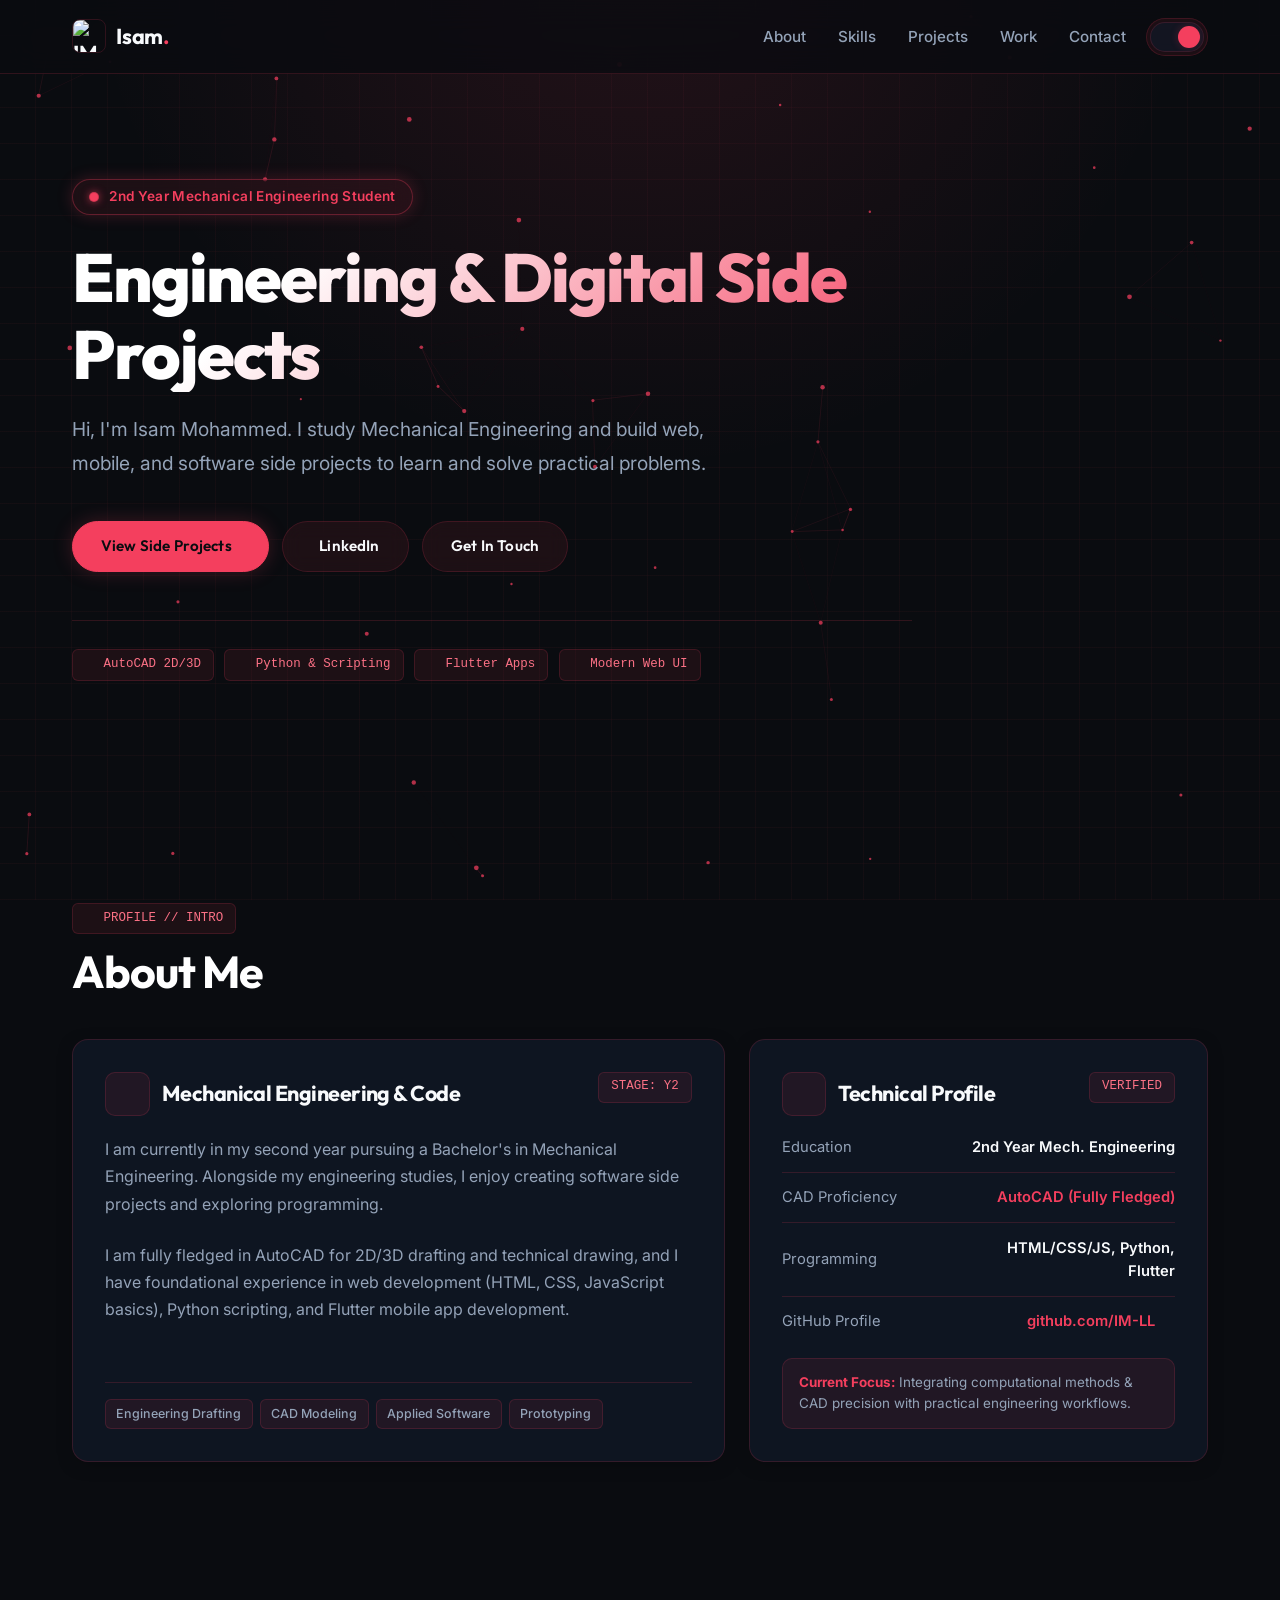
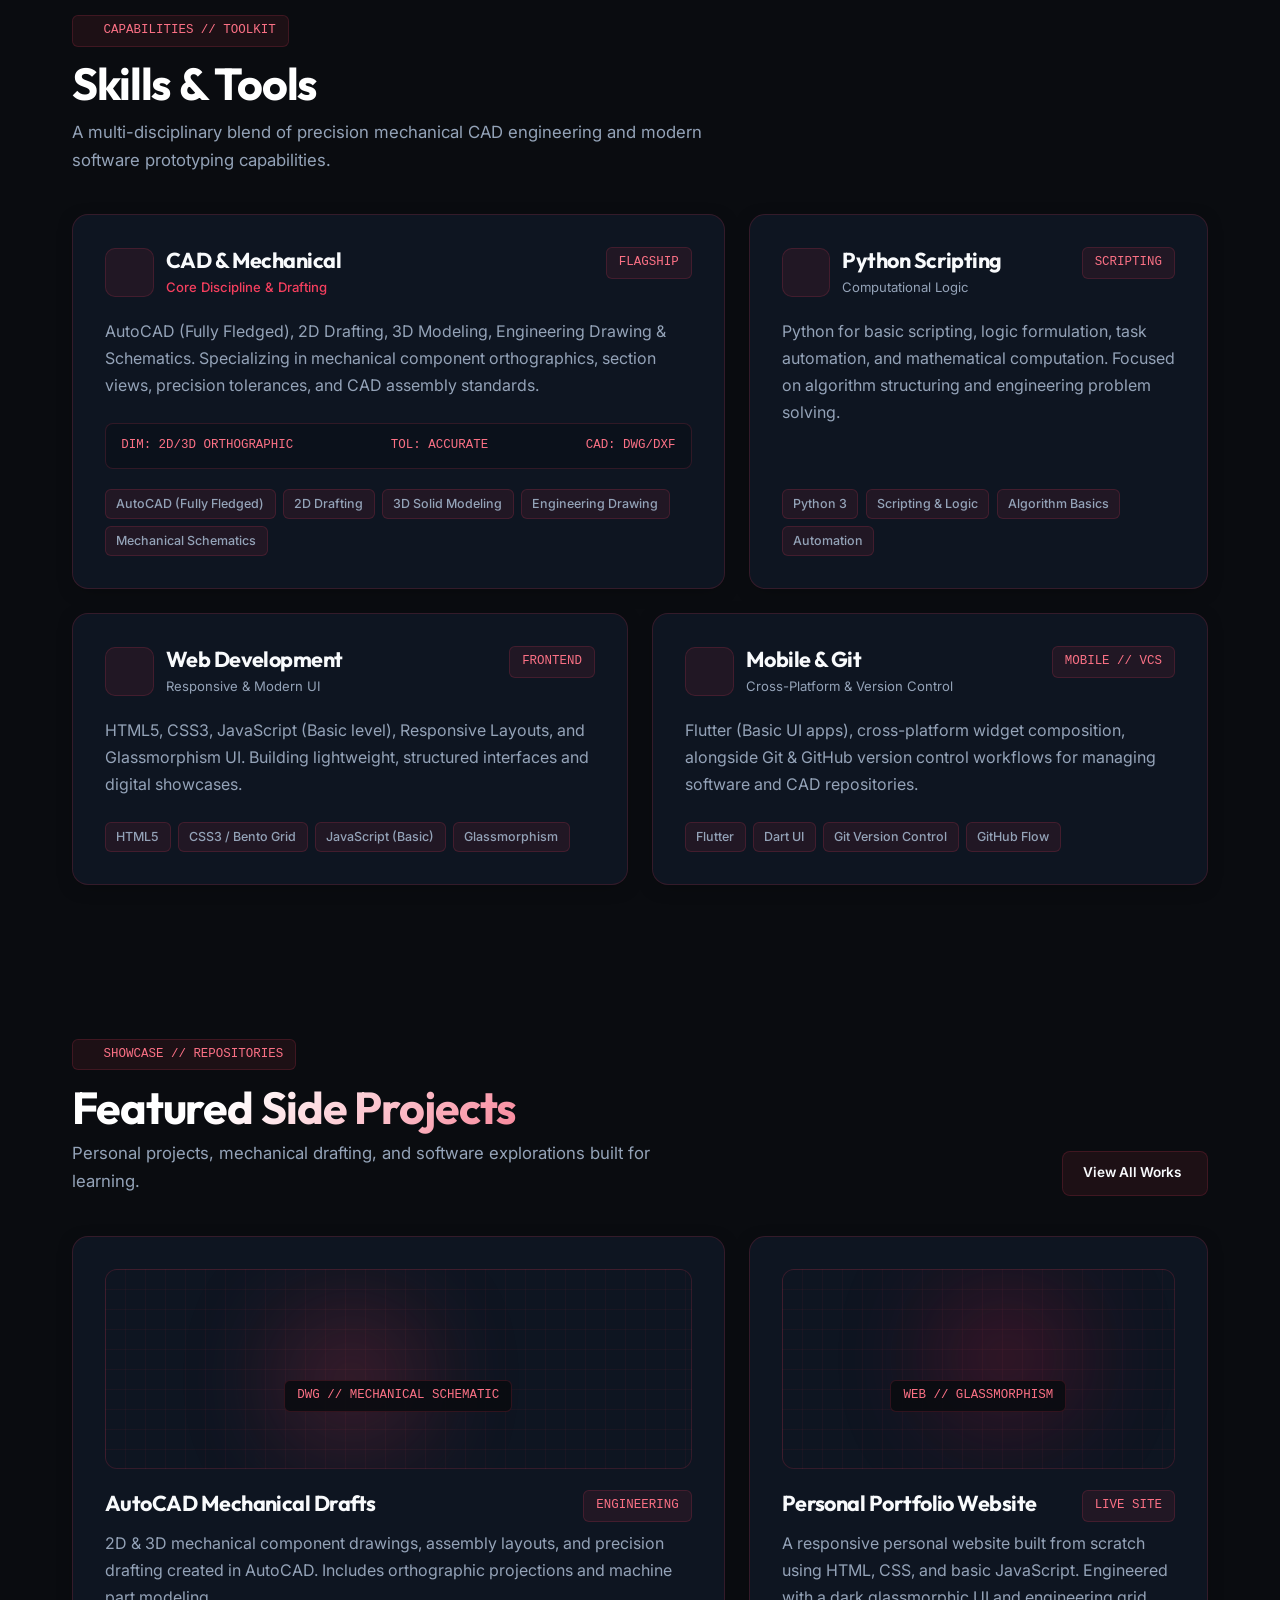
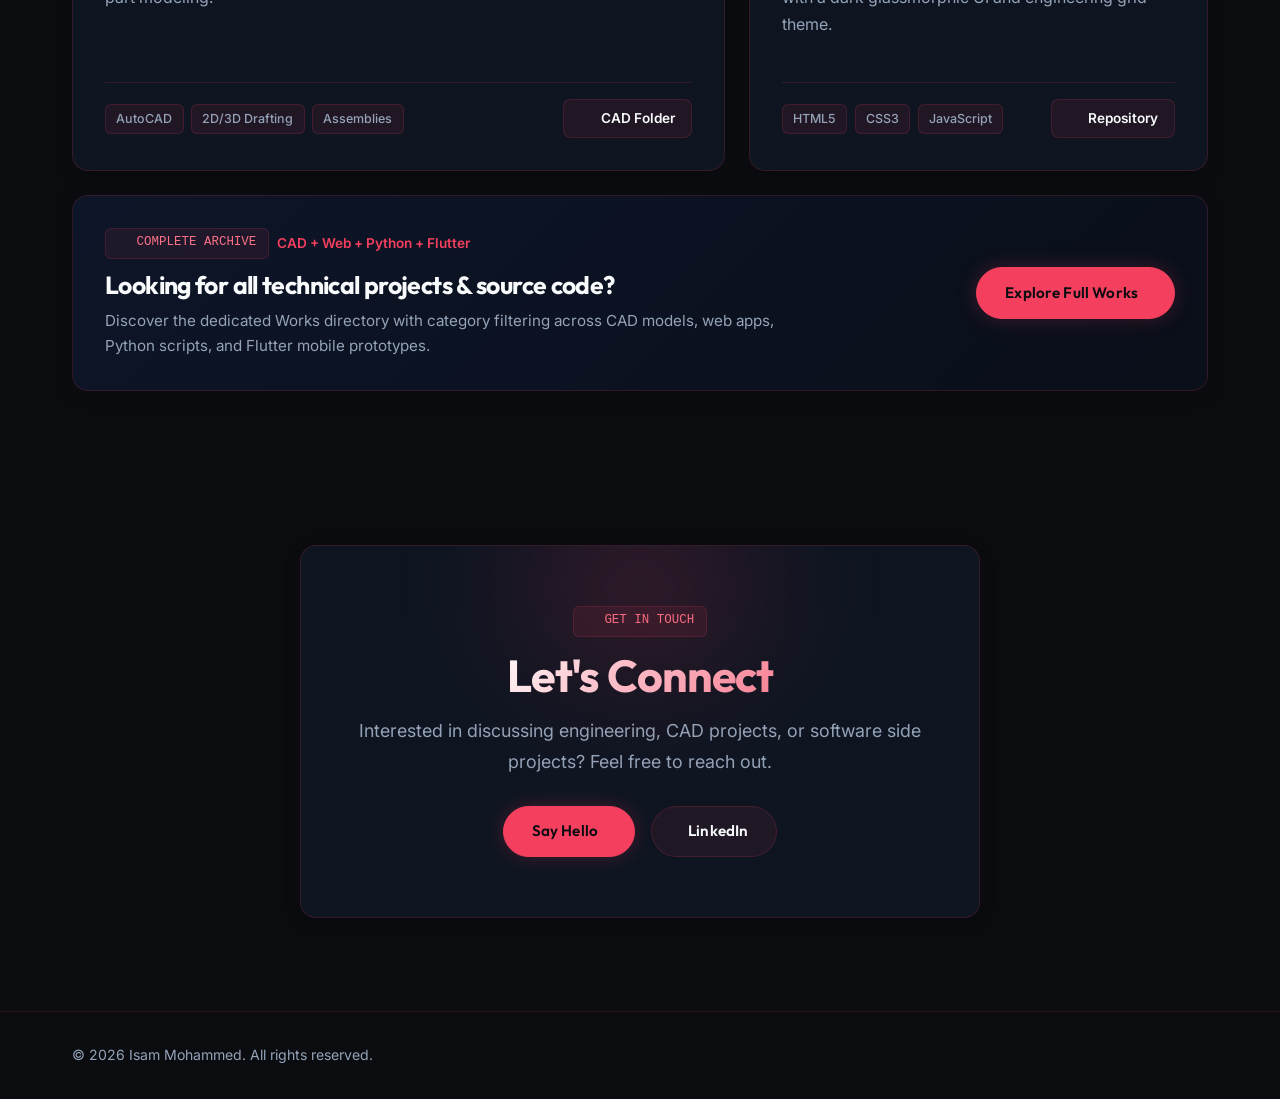
==== commit 82b26cbd: "Upgrade to Crimson Red palette, live canvas particle network, in-flow theme toggle, and unified bent" ====
--- a/index.html
+++ b/index.html
@@ -14,24 +14,32 @@
         href="https://fonts.googleapis.com/css2?family=Inter:wght@300;400;500;600&family=Outfit:wght@400;500;600;700;800&display=swap"
         rel="stylesheet">
 
-    <!-- CSS Links & Production Layout Engine -->
+    <!-- CSS Links -->
     <link rel="stylesheet" href="style.css">
 
-    <!-- Embedded Pure CSS Production Layout & Spacing Engine -->
+    <!-- Anti-FOUC Theme Initializer -->
+    <script>
+        (function() {
+            const savedTheme = localStorage.getItem('theme') || 'dark';
+            document.documentElement.setAttribute('data-theme', savedTheme);
+        })();
+    </script>
+
+    <!-- Embedded Pure CSS Production Layout & Crimson Glassmorphism Engine -->
     <style>
         /* ==========================================================================
-           ROOT DESIGN TOKENS & RESET
+           ROOT DESIGN TOKENS & COLOR SYSTEM (CRIMSON RED)
            ========================================================================== */
         :root {
             --bg-primary: #0a0c10;
-            --surface-card: rgba(17, 24, 39, 0.72);
-            --surface-elevated: rgba(22, 30, 48, 0.85);
-            --surface-border: rgba(56, 189, 248, 0.16);
-            --surface-border-hover: rgba(56, 189, 248, 0.45);
-            --cyan-accent: #38bdf8;
-            --cyan-hover: #7dd3fc;
-            --cyan-glow: rgba(56, 189, 248, 0.22);
-            --cyan-subtle: rgba(56, 189, 248, 0.08);
+            --surface-card: rgba(17, 24, 39, 0.75);
+            --surface-elevated: rgba(22, 30, 48, 0.88);
+            --surface-border: rgba(244, 63, 94, 0.16);
+            --surface-border-hover: rgba(244, 63, 94, 0.45);
+            --accent-crimson: #f43f5e;       /* Deep Crimson Red Primary */
+            --accent-hover: #fb7185;         /* Rose 400 Hover */
+            --accent-glow: rgba(244, 63, 94, 0.22);
+            --accent-subtle: rgba(244, 63, 94, 0.08);
             --text-main: #f8fafc;
             --text-muted: #94a3b8;
             --font-head: 'Outfit', -apple-system, BlinkMacSystemFont, sans-serif;
@@ -45,12 +53,12 @@
             --bg-primary: #f8fafc;
             --surface-card: rgba(255, 255, 255, 0.85);
             --surface-elevated: rgba(241, 245, 249, 0.95);
-            --surface-border: rgba(2, 132, 199, 0.18);
-            --surface-border-hover: rgba(2, 132, 199, 0.45);
-            --cyan-accent: #0284c7;
-            --cyan-hover: #0369a1;
-            --cyan-glow: rgba(2, 132, 199, 0.16);
-            --cyan-subtle: rgba(2, 132, 199, 0.06);
+            --surface-border: rgba(225, 29, 72, 0.18);
+            --surface-border-hover: rgba(225, 29, 72, 0.45);
+            --accent-crimson: #e11d48;       /* Crimson Light Mode Accent */
+            --accent-hover: #be123c;
+            --accent-glow: rgba(225, 29, 72, 0.16);
+            --accent-subtle: rgba(225, 29, 72, 0.06);
             --text-main: #0f172a;
             --text-muted: #475569;
         }
@@ -77,12 +85,28 @@
             overflow-x: hidden;
             background-color: var(--bg-primary);
             background-image: 
-                linear-gradient(rgba(56, 189, 248, 0.04) 1px, transparent 1px),
-                linear-gradient(90deg, rgba(56, 189, 248, 0.04) 1px, transparent 1px),
-                radial-gradient(circle 800px at 50% -10%, rgba(56, 189, 248, 0.12), transparent 70%);
+                linear-gradient(rgba(244, 63, 94, 0.04) 1px, transparent 1px),
+                linear-gradient(90deg, rgba(244, 63, 94, 0.04) 1px, transparent 1px),
+                radial-gradient(circle 800px at 50% -10%, rgba(244, 63, 94, 0.12), transparent 70%);
             background-size: 36px 36px, 36px 36px, 100% 100%;
             background-position: -1px -1px, -1px -1px, 0 0;
             background-attachment: fixed;
+        }
+
+        /* Living Canvas Behind Content */
+        #live-bg-canvas {
+            position: fixed;
+            top: 0;
+            left: 0;
+            width: 100vw;
+            height: 100vh;
+            pointer-events: none;
+            z-index: 0;
+        }
+
+        header, main, footer {
+            position: relative;
+            z-index: 1;
         }
 
         /* Container & Section Flow Controls */
@@ -102,7 +126,7 @@
         }
 
         /* ==========================================================================
-           HEADER & NAVIGATION (NO POSITION CONFLICTS)
+           HEADER & NAVIGATION (IN-FLOW THEME SWITCH & NO CLIPPING)
            ========================================================================== */
         header.glass-nav {
             position: fixed;
@@ -112,7 +136,7 @@
             width: 100%;
             height: var(--header-h);
             z-index: 1000;
-            background: rgba(10, 12, 16, 0.78);
+            background: rgba(10, 12, 16, 0.82);
             backdrop-filter: blur(16px);
             -webkit-backdrop-filter: blur(16px);
             border-bottom: 1px solid var(--surface-border);
@@ -121,7 +145,7 @@
         }
 
         [data-theme="light"] header.glass-nav {
-            background: rgba(255, 255, 255, 0.82);
+            background: rgba(255, 255, 255, 0.85);
         }
 
         .nav-wrapper {
@@ -178,7 +202,7 @@
 
         .nav-links-list a:hover,
         .nav-links-list a.active {
-            color: var(--cyan-accent);
+            color: var(--accent-crimson);
         }
 
         .nav-links-list a::after {
@@ -188,13 +212,15 @@
             left: 0;
             width: 100%;
             height: 2px;
-            background: var(--cyan-accent);
+            background: var(--accent-crimson);
             transform: scaleX(0);
             transform-origin: right;
             transition: transform 0.25s ease;
-        }
-
-        .nav-links-list a:hover::after {
+            box-shadow: 0 0 8px var(--accent-glow);
+        }
+
+        .nav-links-list a:hover::after,
+        .nav-links-list a.active::after {
             transform: scaleX(1);
             transform-origin: left;
         }
@@ -208,21 +234,21 @@
 
         /* In-Flow Theme Switch (Prevents Floating Overlap) */
         .theme-switch-inline {
-            position: static !important;
-            display: flex;
-            align-items: center;
-            background: var(--cyan-subtle);
+            position: relative !important;
+            display: inline-flex;
+            align-items: center;
+            background: var(--accent-subtle);
             backdrop-filter: blur(8px);
             -webkit-backdrop-filter: blur(8px);
             padding: 3px;
             border-radius: 100px;
             border: 1px solid var(--surface-border);
-            box-shadow: none;
-            transition: border-color 0.2s ease;
+            transition: border-color 0.2s ease, box-shadow 0.2s ease;
         }
 
         .theme-switch-inline:hover {
-            border-color: var(--cyan-accent);
+            border-color: var(--accent-crimson);
+            box-shadow: 0 0 12px var(--accent-glow);
         }
 
         .theme-switch-control {
@@ -255,7 +281,7 @@
         }
 
         .switch-rail::before {
-            background-color: var(--cyan-accent);
+            background-color: var(--accent-crimson);
             bottom: 3px;
             content: "";
             height: 22px;
@@ -265,7 +291,7 @@
             width: 22px;
             border-radius: 50%;
             z-index: 2;
-            box-shadow: 0 0 8px var(--cyan-glow);
+            box-shadow: 0 0 8px var(--accent-glow);
         }
 
         input:checked + .switch-rail::before {
@@ -307,7 +333,7 @@
 
         .mobile-hamburger:hover {
             border-color: var(--surface-border);
-            background: var(--cyan-subtle);
+            background: var(--accent-subtle);
         }
 
         /* ==========================================================================
@@ -333,23 +359,23 @@
             gap: 0.65rem;
             padding: 0.4rem 1rem;
             border-radius: 9999px;
-            background: var(--cyan-subtle);
-            border: 1px solid rgba(56, 189, 248, 0.32);
+            background: var(--accent-subtle);
+            border: 1px solid rgba(244, 63, 94, 0.32);
             backdrop-filter: blur(12px);
             -webkit-backdrop-filter: blur(12px);
             font-size: clamp(0.78rem, 1.5vw, 0.85rem);
             font-weight: 600;
             letter-spacing: 0.025em;
-            color: var(--cyan-accent);
-            box-shadow: 0 0 16px var(--cyan-glow);
+            color: var(--accent-crimson);
+            box-shadow: 0 0 16px var(--accent-glow);
             margin-bottom: clamp(1rem, 2.5vw, 1.5rem);
             max-width: 100%;
             transition: all 0.25s ease;
         }
 
         .live-status-pill:hover {
-            border-color: var(--cyan-accent);
-            box-shadow: 0 0 22px var(--cyan-glow);
+            border-color: var(--accent-crimson);
+            box-shadow: 0 0 24px var(--accent-glow);
             transform: translateY(-1px);
         }
 
@@ -368,7 +394,7 @@
             width: 100%;
             height: 100%;
             border-radius: 50%;
-            background-color: var(--cyan-accent);
+            background-color: var(--accent-crimson);
             opacity: 0.75;
             animation: radarPing 2s cubic-bezier(0, 0, 0.2, 1) infinite;
         }
@@ -378,8 +404,8 @@
             width: 8px;
             height: 8px;
             border-radius: 50%;
-            background-color: var(--cyan-accent);
-            box-shadow: 0 0 8px var(--cyan-accent);
+            background-color: var(--accent-crimson);
+            box-shadow: 0 0 8px var(--accent-crimson);
         }
 
         @keyframes radarPing {
@@ -402,7 +428,7 @@
         }
 
         .text-gradient {
-            background: linear-gradient(135deg, #ffffff 25%, #38bdf8 100%);
+            background: linear-gradient(135deg, #ffffff 25%, #f43f5e 100%);
             -webkit-background-clip: text;
             background-clip: text;
             -webkit-text-fill-color: transparent;
@@ -410,7 +436,7 @@
         }
 
         [data-theme="light"] .text-gradient {
-            background: linear-gradient(135deg, #0f172a 35%, #0284c7 100%);
+            background: linear-gradient(135deg, #0f172a 35%, #e11d48 100%);
             -webkit-background-clip: text;
             background-clip: text;
             -webkit-text-fill-color: transparent;
@@ -449,22 +475,22 @@
             white-space: nowrap;
         }
 
-        .btn-primary-cyan {
-            background: var(--cyan-accent);
+        .btn-primary-crimson {
+            background: var(--accent-crimson);
             color: #0a0c10 !important;
-            border: 1px solid var(--cyan-accent);
-            box-shadow: 0 0 20px var(--cyan-glow);
-        }
-
-        .btn-primary-cyan:hover {
-            background: var(--cyan-hover);
-            border-color: var(--cyan-hover);
-            box-shadow: 0 0 28px rgba(56, 189, 248, 0.5);
+            border: 1px solid var(--accent-crimson);
+            box-shadow: 0 0 20px var(--accent-glow);
+        }
+
+        .btn-primary-crimson:hover {
+            background: var(--accent-hover);
+            border-color: var(--accent-hover);
+            box-shadow: 0 0 28px rgba(244, 63, 94, 0.5);
             transform: translateY(-2px);
         }
 
         .btn-outline-glass {
-            background: var(--cyan-subtle);
+            background: var(--accent-subtle);
             border: 1px solid var(--surface-border);
             color: var(--text-main);
             backdrop-filter: blur(10px);
@@ -472,10 +498,10 @@
         }
 
         .btn-outline-glass:hover {
-            border-color: var(--cyan-accent);
-            color: var(--cyan-accent);
-            background: rgba(56, 189, 248, 0.12);
-            box-shadow: 0 0 16px var(--cyan-glow);
+            border-color: var(--accent-crimson);
+            color: var(--accent-crimson);
+            background: rgba(244, 63, 94, 0.12);
+            box-shadow: 0 0 16px var(--accent-glow);
             transform: translateY(-2px);
         }
 
@@ -491,9 +517,9 @@
         }
 
         .spec-badge {
-            background: var(--cyan-subtle);
+            background: var(--accent-subtle);
             border: 1px solid var(--surface-border);
-            color: #7dd3fc;
+            color: #fb7185;
             font-size: clamp(0.72rem, 1.2vw, 0.78rem);
             font-family: var(--font-code);
             padding: 0.3rem 0.75rem;
@@ -506,7 +532,7 @@
         }
 
         [data-theme="light"] .spec-badge {
-            color: #0369a1;
+            color: #e11d48;
         }
 
         /* ==========================================================================
@@ -563,22 +589,20 @@
                         border-color 0.3s cubic-bezier(0.16, 1, 0.3, 1),
                         box-shadow 0.3s cubic-bezier(0.16, 1, 0.3, 1);
             box-shadow: 0 4px 20px -8px rgba(0, 0, 0, 0.5);
-            min-width: 0; /* Prevents flex/grid clipping */
+            min-width: 0;
         }
 
         .bento-card-root:hover {
             border-color: var(--surface-border-hover);
             transform: translateY(-5px);
-            box-shadow: 0 16px 36px -12px rgba(0, 0, 0, 0.7), 0 0 24px var(--cyan-glow);
-        }
-
-        /* Grid Spans */
+            box-shadow: 0 16px 36px -12px rgba(0, 0, 0, 0.7), 0 0 24px var(--accent-glow);
+        }
+
         .span-12 { grid-column: span 12; }
         .span-7  { grid-column: span 7; }
         .span-6  { grid-column: span 6; }
         .span-5  { grid-column: span 5; }
 
-        /* Card Content Layout Utilities */
         .card-top-header {
             display: flex;
             justify-content: space-between;
@@ -595,14 +619,14 @@
         }
 
         .card-icon-avatar {
-            background: var(--cyan-subtle);
+            background: var(--accent-subtle);
             padding: 0.65rem;
             border-radius: 10px;
             border: 1px solid var(--surface-border);
             display: flex;
             align-items: center;
             justify-content: center;
-            color: var(--cyan-accent);
+            color: var(--accent-crimson);
             flex-shrink: 0;
         }
 
@@ -666,7 +690,7 @@
         }
 
         .spec-val a {
-            color: var(--cyan-accent);
+            color: var(--accent-crimson);
             text-decoration: none;
             display: inline-flex;
             align-items: center;
@@ -674,7 +698,7 @@
         }
 
         .spec-val a:hover {
-            color: var(--cyan-hover);
+            color: var(--accent-hover);
         }
 
         /* Technology Pill Tags */
@@ -686,7 +710,7 @@
         }
 
         .tech-tag-pill {
-            background: var(--cyan-subtle);
+            background: var(--accent-subtle);
             border: 1px solid var(--surface-border);
             color: var(--text-muted);
             padding: 0.25rem 0.65rem;
@@ -697,7 +721,7 @@
         }
 
         .bento-card-root:hover .tech-tag-pill {
-            border-color: rgba(56, 189, 248, 0.28);
+            border-color: rgba(244, 63, 94, 0.3);
             color: var(--text-main);
         }
 
@@ -714,8 +738,8 @@
             height: clamp(160px, 22vw, 200px);
             margin-bottom: 1.35rem;
             background-image: 
-                linear-gradient(rgba(56, 189, 248, 0.06) 1px, transparent 1px),
-                linear-gradient(90deg, rgba(56, 189, 248, 0.06) 1px, transparent 1px);
+                linear-gradient(rgba(244, 63, 94, 0.05) 1px, transparent 1px),
+                linear-gradient(90deg, rgba(244, 63, 94, 0.05) 1px, transparent 1px);
             background-size: 20px 20px;
             background-position: -1px -1px;
         }
@@ -725,7 +749,7 @@
             width: 140px;
             height: 140px;
             border-radius: 50%;
-            background: var(--cyan-accent);
+            background: var(--accent-crimson);
             filter: blur(55px);
             opacity: 0.25;
             pointer-events: none;
@@ -753,17 +777,17 @@
             padding: 0.45rem 1rem;
             border-radius: 8px;
             border: 1px solid var(--surface-border);
-            background: var(--cyan-subtle);
+            background: var(--accent-subtle);
             color: var(--text-main);
             transition: all 0.2s ease;
             white-space: nowrap;
         }
 
         .action-link-btn:hover {
-            border-color: var(--cyan-accent);
-            color: var(--cyan-accent);
-            background: rgba(56, 189, 248, 0.15);
-            box-shadow: 0 0 12px var(--cyan-glow);
+            border-color: var(--accent-crimson);
+            color: var(--accent-crimson);
+            background: rgba(244, 63, 94, 0.15);
+            box-shadow: 0 0 12px var(--accent-glow);
         }
 
         /* Banner Card Specific Spacing */
@@ -833,7 +857,7 @@
         }
 
         .footer-social-links a:hover {
-            color: var(--cyan-accent);
+            color: var(--accent-crimson);
         }
 
         /* ==========================================================================
@@ -968,12 +992,15 @@
 
 <body>
 
+    <!-- Living Background Canvas (Max 50 Nodes, Zero Lag) -->
+    <canvas id="live-bg-canvas"></canvas>
+
     <!-- Navigation Header -->
     <header class="glass-nav">
         <div class="site-container nav-wrapper">
             <a href="#hero" class="brand-logo" aria-label="Isam Mohammed Portfolio">
                 <img src="favicon.svg" alt="IM Logo" width="34" height="34">
-                <span>Isam<span style="color: var(--cyan-accent);">.</span></span>
+                <span>Isam<span style="color: var(--accent-crimson);">.</span></span>
             </a>
 
             <!-- Primary Navigation Links -->
@@ -1032,7 +1059,7 @@
 
                 <!-- Hero Action Buttons -->
                 <div class="hero-cta-group reveal delay-300">
-                    <a href="works.html" class="btn-core btn-primary-cyan">
+                    <a href="works.html" class="btn-core btn-primary-crimson">
                         View Side Projects <i data-feather="arrow-right"></i>
                     </a>
                     <a href="https://www.linkedin.com/in/isam-mohammed-27762720a/" target="_blank" rel="noopener" class="btn-core btn-outline-glass">
@@ -1114,7 +1141,7 @@
 
                             <div class="spec-table-row">
                                 <span class="spec-key">CAD Proficiency</span>
-                                <span class="spec-val" style="color: var(--cyan-accent);">AutoCAD (Fully Fledged)</span>
+                                <span class="spec-val" style="color: var(--accent-crimson);">AutoCAD (Fully Fledged)</span>
                             </div>
 
                             <div class="spec-table-row">
@@ -1133,9 +1160,9 @@
                         </div>
                     </div>
 
-                    <div style="margin-top: 1.5rem; background: var(--cyan-subtle); padding: 0.85rem 1rem; border-radius: 10px; border: 1px solid var(--surface-border);">
+                    <div style="margin-top: 1.5rem; background: var(--accent-subtle); padding: 0.85rem 1rem; border-radius: 10px; border: 1px solid var(--surface-border);">
                         <p style="font-size: 0.84rem; color: var(--text-muted); margin: 0; line-height: 1.55;">
-                            <strong style="color: var(--cyan-accent);">Current Focus:</strong> Integrating computational methods &amp; CAD precision with practical engineering workflows.
+                            <strong style="color: var(--accent-crimson);">Current Focus:</strong> Integrating computational methods &amp; CAD precision with practical engineering workflows.
                         </p>
                     </div>
                 </article>
@@ -1165,7 +1192,7 @@
                                 </div>
                                 <div>
                                     <h3 class="card-title-text">CAD &amp; Mechanical</h3>
-                                    <p class="card-sub-label" style="color: var(--cyan-accent); font-weight: 500;">Core Discipline &amp; Drafting</p>
+                                    <p class="card-sub-label" style="color: var(--accent-crimson); font-weight: 500;">Core Discipline &amp; Drafting</p>
                                 </div>
                             </div>
                             <span class="spec-badge">FLAGSHIP</span>
@@ -1178,7 +1205,7 @@
 
                     <div>
                         <!-- Dimension Indicator Box -->
-                        <div style="background: rgba(10, 15, 26, 0.6); padding: 0.75rem 0.95rem; border-radius: 8px; border: 1px solid var(--surface-border); margin-bottom: 1.25rem; font-family: var(--font-code); font-size: 0.78rem; color: #7dd3fc; display: flex; justify-content: space-between; flex-wrap: wrap; gap: 0.5rem;">
+                        <div style="background: rgba(10, 15, 26, 0.6); padding: 0.75rem 0.95rem; border-radius: 8px; border: 1px solid var(--surface-border); margin-bottom: 1.25rem; font-family: var(--font-code); font-size: 0.78rem; color: #fb7185; display: flex; justify-content: space-between; flex-wrap: wrap; gap: 0.5rem;">
                             <span>DIM: 2D/3D ORTHOGRAPHIC</span>
                             <span>TOL: ACCURATE</span>
                             <span>CAD: DWG/DXF</span>
@@ -1306,7 +1333,7 @@
                         <div class="blueprint-schematic-box">
                             <div class="schematic-ambient-glow" style="top: 20%; left: 30%;"></div>
                             <div style="display: flex; flex-direction: column; align-items: center; gap: 0.65rem; z-index: 1;">
-                                <i data-feather="compass" style="width: 44px; height: 44px; color: var(--cyan-accent);"></i>
+                                <i data-feather="compass" style="width: 44px; height: 44px; color: var(--accent-crimson);"></i>
                                 <span class="spec-badge" style="background: rgba(10, 12, 16, 0.88);">DWG // MECHANICAL SCHEMATIC</span>
                             </div>
                         </div>
@@ -1338,9 +1365,9 @@
                     <div>
                         <!-- Schematic Graphic Box -->
                         <div class="blueprint-schematic-box">
-                            <div class="schematic-ambient-glow" style="bottom: 20%; right: 25%; background: #0ea5e9;"></div>
+                            <div class="schematic-ambient-glow" style="bottom: 20%; right: 25%; background: #e11d48;"></div>
                             <div style="display: flex; flex-direction: column; align-items: center; gap: 0.65rem; z-index: 1;">
-                                <i data-feather="globe" style="width: 44px; height: 44px; color: var(--cyan-accent);"></i>
+                                <i data-feather="globe" style="width: 44px; height: 44px; color: var(--accent-crimson);"></i>
                                 <span class="spec-badge" style="background: rgba(10, 12, 16, 0.88);">WEB // GLASSMORPHISM</span>
                             </div>
                         </div>
@@ -1373,7 +1400,7 @@
                         <div class="banner-text-col">
                             <div style="display: flex; align-items: center; gap: 0.5rem; margin-bottom: 0.6rem;">
                                 <span class="spec-badge"><i data-feather="archive" style="width: 13px; height: 13px;"></i> COMPLETE ARCHIVE</span>
-                                <span style="color: var(--cyan-accent); font-weight: 600; font-size: 0.85rem;">CAD + Web + Python + Flutter</span>
+                                <span style="color: var(--accent-crimson); font-weight: 600; font-size: 0.85rem;">CAD + Web + Python + Flutter</span>
                             </div>
                             <h3 class="card-title-text" style="font-size: clamp(1.25rem, 2.2vw, 1.55rem); margin-bottom: 0.5rem;">
                                 Looking for all technical projects &amp; source code?
@@ -1382,7 +1409,7 @@
                                 Discover the dedicated Works directory with category filtering across CAD models, web apps, Python scripts, and Flutter mobile prototypes.
                             </p>
                         </div>
-                        <a href="works.html" class="btn-core btn-primary-cyan" style="white-space: nowrap;">
+                        <a href="works.html" class="btn-core btn-primary-crimson" style="white-space: nowrap;">
                             Explore Full Works <i data-feather="arrow-right"></i>
                         </a>
                     </div>
@@ -1404,7 +1431,7 @@
                 </p>
 
                 <div class="contact-buttons-row">
-                    <a href="mailto:im00ll@proton.me" class="btn-core btn-primary-cyan">
+                    <a href="mailto:im00ll@proton.me" class="btn-core btn-primary-crimson">
                         Say Hello <i data-feather="mail"></i>
                     </a>
                     <a href="https://www.linkedin.com/in/isam-mohammed-27762720a/" target="_blank" rel="noopener" class="btn-core btn-outline-glass">
@@ -1431,29 +1458,6 @@
     <script>
         // Feather Icons Initialization
         feather.replace();
-
-        // Responsive Hamburger Menu Toggle
-        const menuBtn = document.getElementById('menu-toggle-btn');
-        const mainNav = document.getElementById('main-navigation');
-
-        if (menuBtn && mainNav) {
-            menuBtn.addEventListener('click', () => {
-                const isActive = mainNav.classList.toggle('active');
-                menuBtn.setAttribute('aria-expanded', isActive ? 'true' : 'false');
-                const icon = isActive ? 'x' : 'menu';
-                menuBtn.querySelector('i').setAttribute('data-feather', icon);
-                feather.replace();
-            });
-
-            document.querySelectorAll('.desktop-nav .nav-link').forEach(link => {
-                link.addEventListener('click', () => {
-                    mainNav.classList.remove('active');
-                    menuBtn.setAttribute('aria-expanded', 'false');
-                    menuBtn.querySelector('i').setAttribute('data-feather', 'menu');
-                    feather.replace();
-                });
-            });
-        }
     </script>
 </body>
 
--- a/style.css
+++ b/style.css
@@ -1,31 +1,31 @@
 /* 
   Theme: Modern Dark Engineering Portfolio
-  Aesthetic: Glassmorphism with Engineering Grid & Electric Cyan Accents
-  Primary Background: #0a0c10 | Accents: #38bdf8
+  Aesthetic: Glassmorphism with Engineering Grid & Crimson Red Accents
+  Primary Background: #0a0c10 | Primary Accent: #f43f5e | Cards: rgba(17, 24, 39, 0.75)
   Fonts: Outfit (Headings), Inter (Body)
 */
 
 :root {
     /* Base Colors - Dark (Default) */
     --bg-color: #0a0c10;
-    --bg-dots: rgba(56, 189, 248, 0.07);
+    --bg-dots: rgba(244, 63, 94, 0.06);
     --surface-color: #0d121c;
-    --surface-color-light: #111827;
-    --surface-color-transparent: rgba(13, 18, 28, 0.75);
+    --surface-color-light: rgba(17, 24, 39, 0.75);
+    --surface-color-transparent: rgba(13, 18, 28, 0.78);
     --text-primary: #f8fafc;
     --text-secondary: #94a3b8;
-    --accent-color: #38bdf8;          /* Electric Cyan */
-    --accent-secondary: #0ea5e9;      /* Sky Blue */
-    --accent-glow: rgba(56, 189, 248, 0.25);
-    --accent-subtle: rgba(56, 189, 248, 0.08);
-    --border-color: rgba(56, 189, 248, 0.16);
-    --border-hover: rgba(56, 189, 248, 0.45);
-    --glass-bg: rgba(13, 18, 28, 0.68);
-    --glass-border: rgba(56, 189, 248, 0.18);
+    --accent-color: #f43f5e;          /* Deep Crimson Red */
+    --accent-secondary: #fb7185;      /* Rose 400 Hover */
+    --accent-glow: rgba(244, 63, 94, 0.22);
+    --accent-subtle: rgba(244, 63, 94, 0.08);
+    --border-color: rgba(244, 63, 94, 0.16);
+    --border-hover: rgba(244, 63, 94, 0.45);
+    --glass-bg: rgba(13, 18, 28, 0.75);
+    --glass-border: rgba(244, 63, 94, 0.18);
 
     /* Gradients */
-    --gradient-primary: linear-gradient(135deg, #38bdf8 0%, #0ea5e9 50%, #818cf8 100%);
-    --gradient-text: linear-gradient(135deg, #ffffff 30%, #38bdf8 100%);
+    --gradient-primary: linear-gradient(135deg, #f43f5e 0%, #fb7185 50%, #e11d48 100%);
+    --gradient-text: linear-gradient(135deg, #ffffff 25%, #f43f5e 100%);
     --gradient-card: linear-gradient(145deg, rgba(17, 24, 39, 0.85) 0%, rgba(13, 18, 28, 0.95) 100%);
 
     /* Typography */
@@ -35,40 +35,40 @@
 
     /* Spacing */
     --container-width: 1200px;
-    --header-height: 80px;
+    --header-height: 74px;
 
     /* Animation */
     --transition-fast: 0.2s cubic-bezier(0.4, 0, 0.2, 1);
-    --transition-smooth: 0.35s cubic-bezier(0.16, 1, 0.3, 1);
+    --transition-smooth: 0.3s cubic-bezier(0.16, 1, 0.3, 1);
 }
 
 /* Light Mode Overrides */
 [data-theme="light"] {
     --bg-color: #f8fafc;
-    --bg-dots: rgba(2, 132, 199, 0.06);
+    --bg-dots: rgba(225, 29, 72, 0.06);
     --surface-color: #ffffff;
-    --surface-color-light: #f1f5f9;
-    --surface-color-transparent: rgba(255, 255, 255, 0.85);
+    --surface-color-light: rgba(255, 255, 255, 0.85);
+    --surface-color-transparent: rgba(255, 255, 255, 0.88);
     --text-primary: #0f172a;
     --text-secondary: #475569;
-    --accent-color: #0284c7;
-    --accent-secondary: #0369a1;
-    --accent-glow: rgba(2, 132, 199, 0.18);
-    --accent-subtle: rgba(2, 132, 199, 0.06);
-    --border-color: rgba(2, 132, 199, 0.18);
-    --border-hover: rgba(2, 132, 199, 0.45);
-    --glass-bg: rgba(255, 255, 255, 0.78);
-    --glass-border: rgba(2, 132, 199, 0.2);
-    --gradient-primary: linear-gradient(135deg, #0284c7 0%, #0369a1 100%);
-    --gradient-text: linear-gradient(135deg, #0f172a 30%, #0284c7 100%);
+    --accent-color: #e11d48;          /* Crimson Light Accent */
+    --accent-secondary: #be123c;
+    --accent-glow: rgba(225, 29, 72, 0.16);
+    --accent-subtle: rgba(225, 29, 72, 0.06);
+    --border-color: rgba(225, 29, 72, 0.18);
+    --border-hover: rgba(225, 29, 72, 0.45);
+    --glass-bg: rgba(255, 255, 255, 0.85);
+    --glass-border: rgba(225, 29, 72, 0.2);
+    --gradient-primary: linear-gradient(135deg, #e11d48 0%, #be123c 100%);
+    --gradient-text: linear-gradient(135deg, #0f172a 35%, #e11d48 100%);
     --gradient-card: linear-gradient(145deg, rgba(255, 255, 255, 0.95) 0%, rgba(241, 245, 249, 0.95) 100%);
 }
 
 /* Scroll Reveal Animation */
 .reveal {
     opacity: 0;
-    transform: translateY(28px);
-    transition: opacity 0.7s cubic-bezier(0.16, 1, 0.3, 1), transform 0.7s cubic-bezier(0.16, 1, 0.3, 1);
+    transform: translateY(24px);
+    transition: opacity 0.65s cubic-bezier(0.16, 1, 0.3, 1), transform 0.65s cubic-bezier(0.16, 1, 0.3, 1);
 }
 
 .reveal.active {
@@ -100,18 +100,34 @@
 }
 
 body {
+    min-height: 100vh;
     overflow-x: hidden;
     font-size: 16px;
     -webkit-font-smoothing: antialiased;
     background-color: var(--bg-color);
-    /* Engineering Blueprint / Precision Grid Background */
     background-image: 
-        linear-gradient(rgba(56, 189, 248, 0.04) 1px, transparent 1px),
-        linear-gradient(90deg, rgba(56, 189, 248, 0.04) 1px, transparent 1px),
-        radial-gradient(circle 800px at 50% -10%, rgba(56, 189, 248, 0.12), transparent 70%);
+        linear-gradient(rgba(244, 63, 94, 0.04) 1px, transparent 1px),
+        linear-gradient(90deg, rgba(244, 63, 94, 0.04) 1px, transparent 1px),
+        radial-gradient(circle 800px at 50% -10%, rgba(244, 63, 94, 0.12), transparent 70%);
     background-size: 36px 36px, 36px 36px, 100% 100%;
     background-position: -1px -1px, -1px -1px, 0 0;
     background-attachment: fixed;
+}
+
+/* Canvas Background Behind Content */
+#live-bg-canvas {
+    position: fixed;
+    top: 0;
+    left: 0;
+    width: 100vw;
+    height: 100vh;
+    pointer-events: none;
+    z-index: 0;
+}
+
+main, header, footer {
+    position: relative;
+    z-index: 1;
 }
 
 /* Typography Utilities */
@@ -123,18 +139,9 @@
     letter-spacing: -0.025em;
 }
 
-h1 {
-    font-size: clamp(2.75rem, 5.5vw, 4.75rem);
-}
-
-h2 {
-    font-size: clamp(1.85rem, 3.2vw, 3rem);
-    margin-bottom: 1.5rem;
-}
-
-h3 {
-    font-size: 1.35rem;
-}
+h1 { font-size: clamp(2.2rem, 5.5vw, 4.25rem); }
+h2 { font-size: clamp(1.75rem, 3.5vw, 2.85rem); margin-bottom: 1.25rem; }
+h3 { font-size: 1.35rem; }
 
 a {
     text-decoration: none;
@@ -142,9 +149,7 @@
     transition: var(--transition-fast);
 }
 
-ul {
-    list-style: none;
-}
+ul { list-style: none; }
 
 img {
     max-width: 100%;
@@ -156,11 +161,12 @@
 .container {
     max-width: var(--container-width);
     margin: 0 auto;
-    padding: 0 1.5rem;
+    padding: 0 clamp(1.15rem, 3.5vw, 2rem);
 }
 
 .section {
-    padding: 5.5rem 0;
+    padding-top: clamp(3.5rem, 6vw, 5.5rem);
+    padding-bottom: clamp(3.5rem, 6vw, 5.5rem);
     position: relative;
 }
 
@@ -172,7 +178,7 @@
     color: transparent;
 }
 
-.text-cyan {
+.text-crimson {
     color: var(--accent-color);
 }
 
@@ -182,33 +188,33 @@
     align-items: center;
     justify-content: center;
     gap: 0.5rem;
-    padding: 0.85rem 1.85rem;
+    padding: 0.8rem 1.75rem;
     border-radius: 100px;
     font-weight: 600;
     cursor: pointer;
     transition: var(--transition-smooth);
     font-family: var(--font-heading);
-    letter-spacing: 0.015em;
+    letter-spacing: 0.01em;
     font-size: 0.95rem;
 }
 
 .btn-primary {
     background: var(--accent-color);
-    color: #0a0c10;
+    color: #0a0c10 !important;
     border: 1px solid var(--accent-color);
     box-shadow: 0 0 20px var(--accent-glow);
 }
 
 .btn-primary:hover {
-    background: #7dd3fc;
-    border-color: #7dd3fc;
-    color: #0a0c10;
-    box-shadow: 0 0 30px rgba(56, 189, 248, 0.55);
+    background: var(--accent-secondary);
+    border-color: var(--accent-secondary);
+    color: #0a0c10 !important;
+    box-shadow: 0 0 28px rgba(244, 63, 94, 0.5);
     transform: translateY(-2px);
 }
 
 .btn-outline {
-    background: rgba(56, 189, 248, 0.04);
+    background: var(--accent-subtle);
     border: 1px solid var(--border-color);
     color: var(--text-primary);
     backdrop-filter: blur(10px);
@@ -218,8 +224,8 @@
 .btn-outline:hover {
     border-color: var(--accent-color);
     color: var(--accent-color);
-    background: rgba(56, 189, 248, 0.1);
-    box-shadow: 0 0 20px var(--accent-glow);
+    background: rgba(244, 63, 94, 0.12);
+    box-shadow: 0 0 16px var(--accent-glow);
     transform: translateY(-2px);
 }
 
@@ -232,23 +238,22 @@
 }
 
 .card {
-    background: var(--gradient-card);
-    border: 1px solid var(--border-color);
-    border-radius: 18px;
-    padding: 2rem;
+    background: var(--surface-color-light);
+    border: 1px solid var(--border-color);
+    border-radius: 16px;
+    padding: clamp(1.35rem, 2.5vw, 2rem);
     position: relative;
     overflow: hidden;
-    transition: transform 0.35s cubic-bezier(0.16, 1, 0.3, 1),
-                box-shadow 0.35s cubic-bezier(0.16, 1, 0.3, 1),
-                border-color 0.35s cubic-bezier(0.16, 1, 0.3, 1);
-    box-shadow: 0 8px 24px -10px rgba(0, 0, 0, 0.4), inset 0 1px 0 0 rgba(255, 255, 255, 0.04);
-}
-
-/* Hover Card Elevation */
+    transition: transform var(--transition-smooth),
+                box-shadow var(--transition-smooth),
+                border-color var(--transition-smooth);
+    box-shadow: 0 4px 20px -8px rgba(0, 0, 0, 0.5);
+}
+
 .card:hover {
     border-color: var(--border-hover);
-    transform: translateY(-6px);
-    box-shadow: 0 20px 40px -15px rgba(0, 0, 0, 0.7), 0 0 24px rgba(56, 189, 248, 0.15);
+    transform: translateY(-5px);
+    box-shadow: 0 16px 36px -12px rgba(0, 0, 0, 0.7), 0 0 24px var(--accent-glow);
 }
 
 /* Header */
@@ -262,6 +267,9 @@
     display: flex;
     align-items: center;
     border-bottom: 1px solid var(--border-color);
+    background: var(--glass-bg);
+    backdrop-filter: blur(16px);
+    -webkit-backdrop-filter: blur(16px);
 }
 
 .nav-link {
@@ -287,26 +295,27 @@
     background: var(--accent-color);
     transform: scaleX(0);
     transform-origin: right;
-    transition: transform 0.3s ease;
+    transition: transform 0.25s ease;
     box-shadow: 0 0 8px var(--accent-color);
 }
 
-.nav-link:hover::after {
+.nav-link:hover::after,
+.nav-link.active::after {
     transform: scaleX(1);
     transform-origin: left;
 }
 
 /* Hero Section */
 #hero {
-    min-height: 92vh;
+    min-height: calc(100svh - var(--header-height));
     display: flex;
     align-items: center;
     padding-top: calc(var(--header-height) + 1.5rem);
-    padding-bottom: 4rem;
+    padding-bottom: clamp(2.5rem, 5vw, 4rem);
 }
 
 .hero-content {
-    max-width: 820px;
+    max-width: 840px;
     position: relative;
     z-index: 10;
 }
@@ -314,32 +323,32 @@
 /* Live Status Badge */
 .status-badge-container {
     display: inline-flex;
-    margin-bottom: 1.5rem;
+    margin-bottom: clamp(1rem, 2.5vw, 1.5rem);
 }
 
 .status-badge {
     display: inline-flex;
     align-items: center;
     gap: 0.65rem;
-    padding: 0.45rem 1.15rem;
+    padding: 0.4rem 1.1rem;
     border-radius: 9999px;
-    background: rgba(56, 189, 248, 0.08);
-    border: 1px solid rgba(56, 189, 248, 0.32);
+    background: var(--accent-subtle);
+    border: 1px solid rgba(244, 63, 94, 0.32);
     backdrop-filter: blur(12px);
     -webkit-backdrop-filter: blur(12px);
-    font-size: 0.85rem;
+    font-size: clamp(0.78rem, 1.5vw, 0.85rem);
     font-weight: 600;
-    letter-spacing: 0.03em;
+    letter-spacing: 0.025em;
     color: var(--accent-color);
-    box-shadow: 0 0 20px rgba(56, 189, 248, 0.12);
+    box-shadow: 0 0 16px var(--accent-glow);
     transition: var(--transition-smooth);
 }
 
 .status-badge:hover {
-    background: rgba(56, 189, 248, 0.15);
-    border-color: rgba(56, 189, 248, 0.6);
-    box-shadow: 0 0 25px rgba(56, 189, 248, 0.3);
-    transform: translateY(-2px);
+    background: rgba(244, 63, 94, 0.15);
+    border-color: rgba(244, 63, 94, 0.6);
+    box-shadow: 0 0 24px var(--accent-glow);
+    transform: translateY(-1px);
 }
 
 .pulse-indicator {
@@ -349,6 +358,7 @@
     justify-content: center;
     width: 10px;
     height: 10px;
+    flex-shrink: 0;
 }
 
 .pulse-ping {
@@ -372,7 +382,7 @@
 
 @keyframes ping {
     75%, 100% {
-        transform: scale(2.3);
+        transform: scale(2.4);
         opacity: 0;
     }
 }
@@ -381,13 +391,14 @@
 .bento-grid {
     display: grid;
     grid-template-columns: repeat(12, 1fr);
-    gap: 1.5rem;
+    gap: clamp(1rem, 2vw, 1.5rem);
 }
 
 .bento-card {
     display: flex;
     flex-direction: column;
     justify-content: space-between;
+    min-width: 0;
 }
 
 .col-span-12 { grid-column: span 12; }
@@ -399,10 +410,10 @@
 
 /* Engineering Blueprint & Spec Badges */
 .spec-badge {
-    background: rgba(56, 189, 248, 0.08);
-    border: 1px solid rgba(56, 189, 248, 0.22);
-    color: #7dd3fc;
-    font-size: 0.78rem;
+    background: var(--accent-subtle);
+    border: 1px solid var(--border-color);
+    color: #fb7185;
+    font-size: clamp(0.72rem, 1.2vw, 0.78rem);
     font-family: var(--font-mono);
     padding: 0.3rem 0.75rem;
     border-radius: 6px;
@@ -410,21 +421,26 @@
     display: inline-flex;
     align-items: center;
     gap: 0.35rem;
+    white-space: nowrap;
+}
+
+[data-theme="light"] .spec-badge {
+    color: #e11d48;
 }
 
 .tech-tag {
-    background: rgba(56, 189, 248, 0.06);
+    background: var(--accent-subtle);
     border: 1px solid var(--border-color);
     color: var(--text-secondary);
-    padding: 0.28rem 0.75rem;
-    font-size: 0.8rem;
+    padding: 0.25rem 0.65rem;
+    font-size: 0.78rem;
     border-radius: 6px;
     font-weight: 500;
     transition: var(--transition-fast);
 }
 
 .card:hover .tech-tag {
-    border-color: rgba(56, 189, 248, 0.25);
+    border-color: rgba(244, 63, 94, 0.3);
     color: var(--text-primary);
 }
 
@@ -438,18 +454,18 @@
     display: flex;
     align-items: center;
     justify-content: center;
-    /* Engineering grid pattern inside preview */
+    height: clamp(160px, 22vw, 200px);
     background-image: 
-        linear-gradient(rgba(56, 189, 248, 0.06) 1px, transparent 1px),
-        linear-gradient(90deg, rgba(56, 189, 248, 0.06) 1px, transparent 1px);
+        linear-gradient(rgba(244, 63, 94, 0.05) 1px, transparent 1px),
+        linear-gradient(90deg, rgba(244, 63, 94, 0.05) 1px, transparent 1px);
     background-size: 20px 20px;
     background-position: -1px -1px;
 }
 
 .blueprint-glow {
     position: absolute;
-    width: 120px;
-    height: 120px;
+    width: 140px;
+    height: 140px;
     border-radius: 50%;
     background: var(--accent-color);
     filter: blur(55px);
@@ -460,37 +476,35 @@
 /* Footer */
 footer {
     border-top: 1px solid var(--border-color);
-    padding: 3rem 0;
-    margin-top: 2rem;
-    background: var(--surface-color);
-}
-
-/* Theme Slider Toggle */
+    padding: 2rem 0;
+    margin-top: 1rem;
+    background: transparent;
+}
+
+/* In-Flow Theme Switch (No Fixed Position Drift) */
 .theme-switch-wrapper {
     position: relative;
-    display: flex;
-    align-items: center;
-    background: var(--surface-color-transparent);
-    backdrop-filter: blur(12px);
-    -webkit-backdrop-filter: blur(12px);
-    padding: 4px;
+    display: inline-flex;
+    align-items: center;
+    background: var(--accent-subtle);
+    backdrop-filter: blur(8px);
+    -webkit-backdrop-filter: blur(8px);
+    padding: 3px;
     border-radius: 100px;
-    box-shadow: 0 4px 16px rgba(0, 0, 0, 0.2);
     border: 1px solid var(--border-color);
     transition: var(--transition-smooth);
 }
 
 .theme-switch-wrapper:hover {
-    box-shadow: 0 8px 24px rgba(56, 189, 248, 0.2);
     border-color: var(--accent-color);
-    transform: translateY(-2px);
+    box-shadow: 0 0 12px var(--accent-glow);
 }
 
 .theme-switch {
     display: inline-block;
-    height: 34px;
-    position: relative;
-    width: 60px;
+    height: 30px;
+    position: relative;
+    width: 54px;
 }
 
 .theme-switch input {
@@ -505,38 +519,38 @@
     position: absolute;
     right: 0;
     top: 0;
-    transition: 0.4s;
-    border-radius: 34px;
+    transition: 0.3s;
+    border-radius: 30px;
     border: 1px solid var(--border-color);
     display: flex;
     align-items: center;
     justify-content: space-between;
-    padding: 0 6px;
+    padding: 0 5px;
     overflow: hidden;
 }
 
 .slider:before {
     background-color: var(--accent-color);
-    bottom: 4px;
+    bottom: 3px;
     content: "";
-    height: 24px;
-    left: 4px;
+    height: 22px;
+    left: 3px;
     position: absolute;
-    transition: 0.4s;
-    width: 24px;
+    transition: 0.3s;
+    width: 22px;
     border-radius: 50%;
     z-index: 2;
-    box-shadow: 0 0 10px var(--accent-glow);
+    box-shadow: 0 0 8px var(--accent-glow);
 }
 
 input:checked+.slider:before {
-    transform: translateX(26px);
+    transform: translateX(24px);
 }
 
 .sun-icon,
 .moon-icon {
-    width: 16px;
-    height: 16px;
+    width: 14px;
+    height: 14px;
     z-index: 1;
     color: var(--text-secondary);
     transition: var(--transition-fast);
@@ -555,17 +569,17 @@
     border: none;
     color: var(--text-primary);
     cursor: pointer;
-    display: flex;
+    display: none;
     align-items: center;
     justify-content: center;
-    padding: 0.5rem;
+    padding: 0.45rem;
     border-radius: 8px;
     transition: var(--transition-fast);
-    display: none;
 }
 
 .mobile-menu-btn:hover {
-    background: var(--surface-color-light);
+    background: var(--accent-subtle);
+    border: 1px solid var(--border-color);
 }
 
 /* Responsive Media Queries */
@@ -581,11 +595,11 @@
 
 @media (max-width: 768px) {
     :root {
-        --header-height: 70px;
+        --header-height: 66px;
     }
 
     .mobile-menu-btn {
-        display: block;
+        display: flex;
     }
 
     .nav-menu {
@@ -594,14 +608,21 @@
         left: 0;
         width: 100%;
         height: 0;
-        background: var(--surface-color);
+        background: rgba(10, 12, 16, 0.96);
+        backdrop-filter: blur(20px);
+        -webkit-backdrop-filter: blur(20px);
         overflow: hidden;
-        transition: height 0.3s ease-in-out;
+        transition: height 0.3s cubic-bezier(0.16, 1, 0.3, 1);
         border-bottom: 1px solid var(--border-color);
+        z-index: 999;
+    }
+
+    [data-theme="light"] .nav-menu {
+        background: rgba(255, 255, 255, 0.98);
     }
 
     .nav-menu.active {
-        height: calc(100vh - var(--header-height));
+        height: calc(100svh - var(--header-height));
     }
 
     .nav-menu ul {
@@ -609,34 +630,31 @@
         align-items: center;
         justify-content: center;
         height: 100%;
-        gap: 2.5rem !important;
+        gap: 2rem !important;
+        padding: 2rem 0;
     }
 
     .nav-link {
         font-size: 1.35rem;
     }
-
-    .section {
-        padding: 4rem 0;
-    }
-}
-
-/* Works Page & Filtering Styles (Retained for compatibility) */
+}
+
+/* Works Page & Filtering Styles */
 .page-header {
-    padding-top: calc(var(--header-height) + 3rem);
+    padding-top: calc(var(--header-height) + 2.5rem);
     padding-bottom: 2rem;
     text-align: center;
 }
 
 .page-header h1 {
-    font-size: 3rem;
+    font-size: clamp(2.2rem, 5vw, 3.5rem);
     margin-bottom: 1rem;
 }
 
 .page-header p {
     color: var(--text-secondary);
-    font-size: 1.15rem;
-    max-width: 600px;
+    font-size: clamp(0.95rem, 1.6vw, 1.15rem);
+    max-width: 680px;
     margin: 0 auto;
 }
 
@@ -644,19 +662,19 @@
     display: flex;
     justify-content: center;
     align-items: center;
-    gap: 0.75rem;
+    gap: 0.65rem;
     flex-wrap: wrap;
-    margin: 2.5rem 0 3rem 0;
+    margin: 2rem 0 2.5rem 0;
 }
 
 .filter-btn {
-    background: var(--surface-color);
+    background: var(--surface-color-light);
     color: var(--text-secondary);
     border: 1px solid var(--border-color);
-    padding: 0.5rem 1.25rem;
+    padding: 0.45rem 1.15rem;
     border-radius: 30px;
     font-family: var(--font-body);
-    font-size: 0.9rem;
+    font-size: 0.88rem;
     font-weight: 500;
     cursor: pointer;
     transition: var(--transition-fast);
@@ -665,15 +683,15 @@
 .filter-btn:hover {
     color: var(--text-primary);
     border-color: var(--accent-color);
-    background: var(--surface-color-light);
+    background: var(--accent-subtle);
 }
 
 .filter-btn.active {
     background: var(--accent-color);
-    color: #0a0c10;
+    color: #0a0c10 !important;
     font-weight: 600;
     border-color: var(--accent-color);
-    box-shadow: 0 0 15px var(--accent-glow);
+    box-shadow: 0 0 16px var(--accent-glow);
 }
 
 .project-card {
@@ -685,21 +703,26 @@
 }
 
 .tech-badge {
-    background: rgba(56, 189, 248, 0.08);
-    color: #7dd3fc;
-    border: 1px solid var(--border-color);
-    padding: 0.25rem 0.75rem;
-    font-size: 0.8rem;
+    background: var(--accent-subtle);
+    color: #fb7185;
+    border: 1px solid var(--border-color);
+    padding: 0.25rem 0.65rem;
+    font-size: 0.78rem;
     border-radius: 6px;
     font-weight: 500;
     font-family: var(--font-mono);
 }
 
+[data-theme="light"] .tech-badge {
+    color: #e11d48;
+}
+
 .project-actions {
     display: flex;
     gap: 0.75rem;
-    margin-top: 1.5rem;
-    align-items: center;
+    margin-top: 1.25rem;
+    align-items: center;
+    flex-wrap: wrap;
 }
 
 .project-actions a {
@@ -720,7 +743,7 @@
 }
 
 .btn-sm-primary:hover {
-    background: #7dd3fc;
+    background: var(--accent-secondary);
     transform: translateY(-2px);
     box-shadow: 0 0 16px var(--accent-glow);
 }
@@ -728,11 +751,11 @@
 .btn-sm-outline {
     border: 1px solid var(--border-color);
     color: var(--text-primary) !important;
-    background: rgba(56, 189, 248, 0.04);
+    background: var(--accent-subtle);
 }
 
 .btn-sm-outline:hover {
     border-color: var(--accent-color);
     color: var(--accent-color) !important;
-    background: rgba(56, 189, 248, 0.1);
-}
+    background: rgba(244, 63, 94, 0.12);
+}
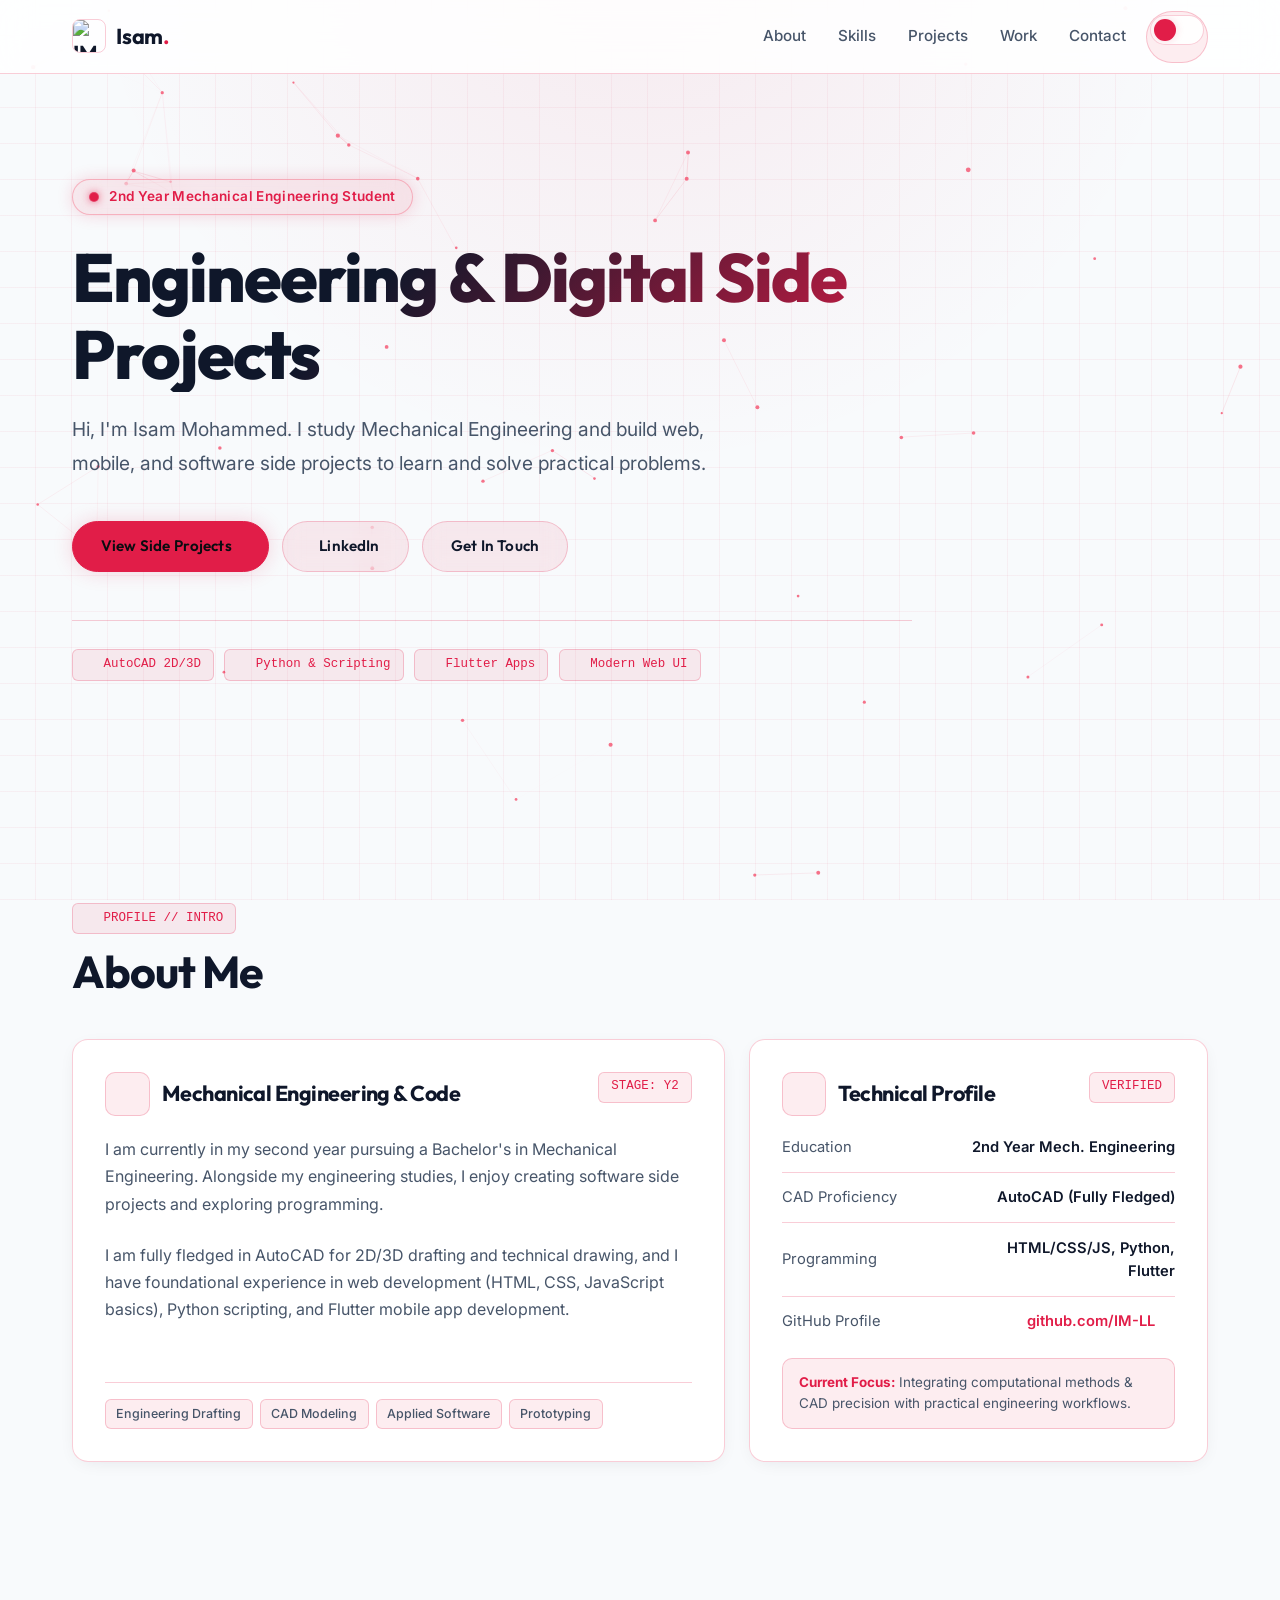
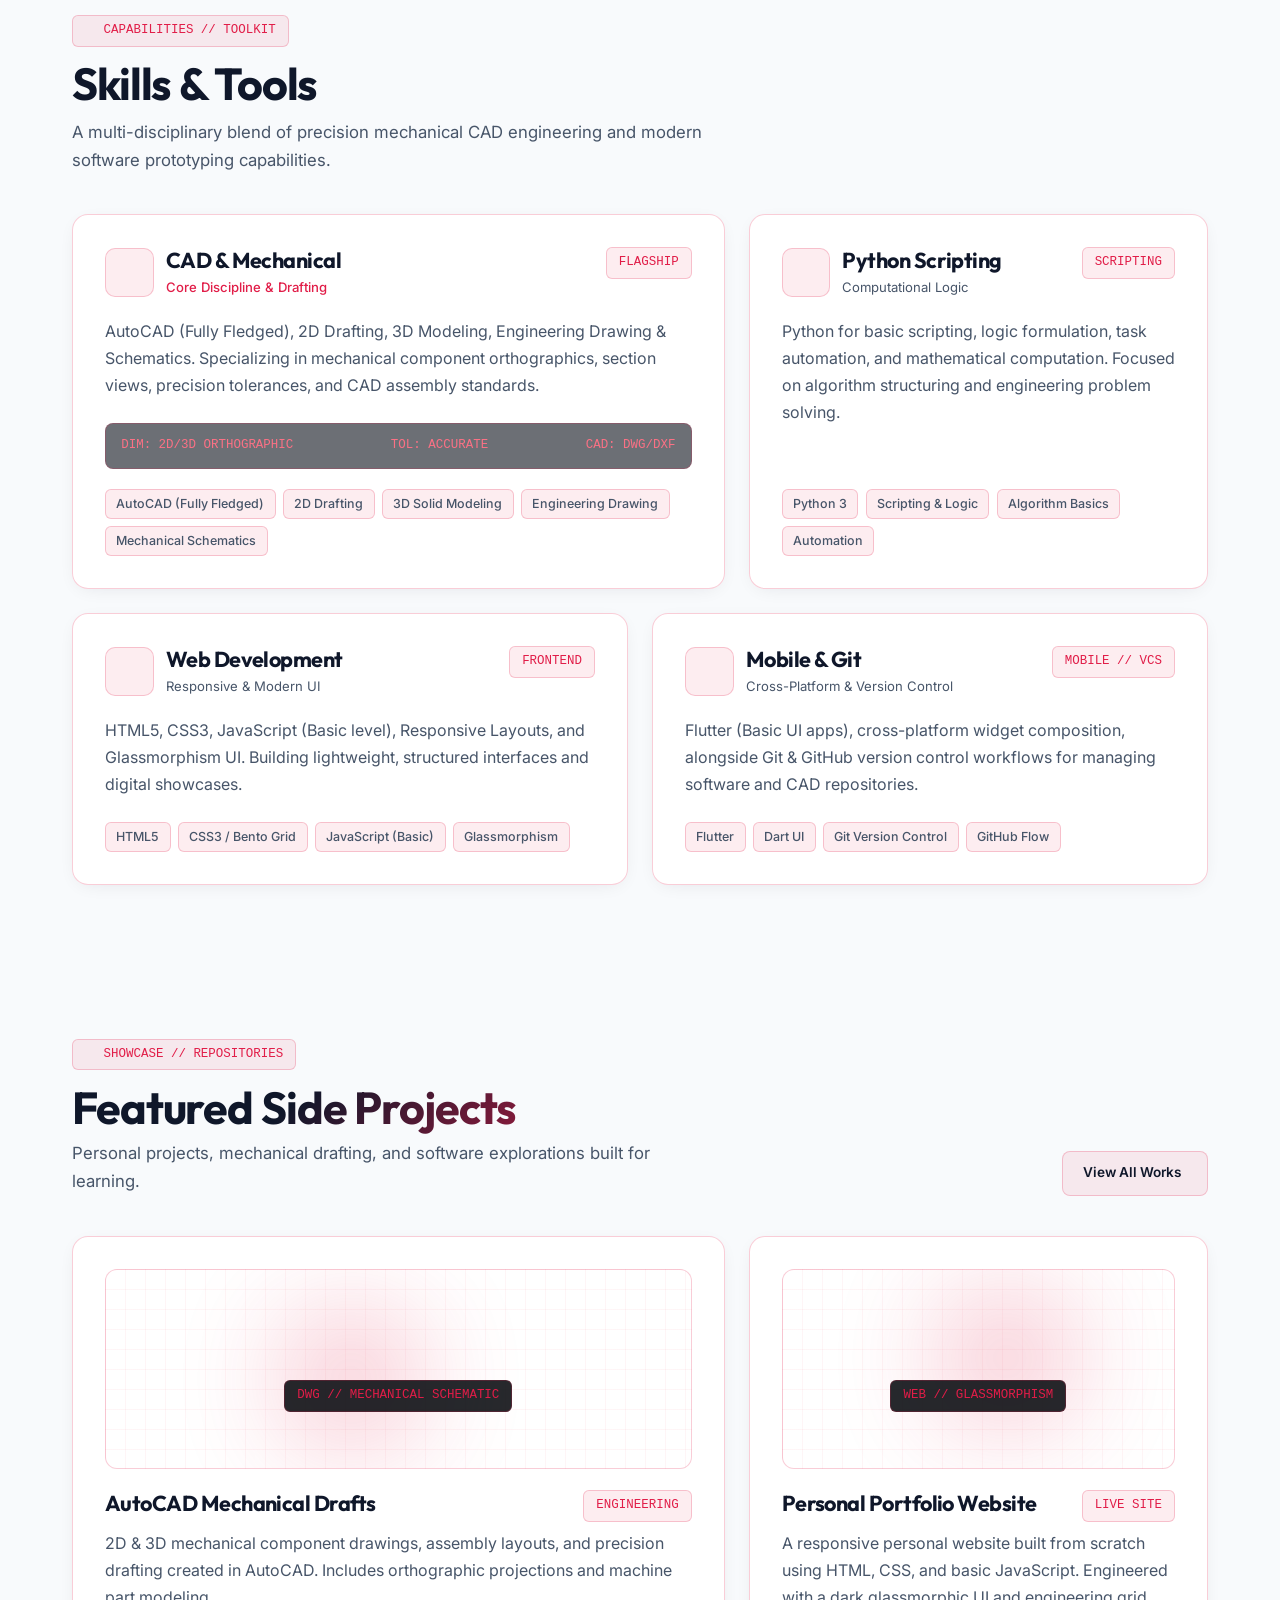
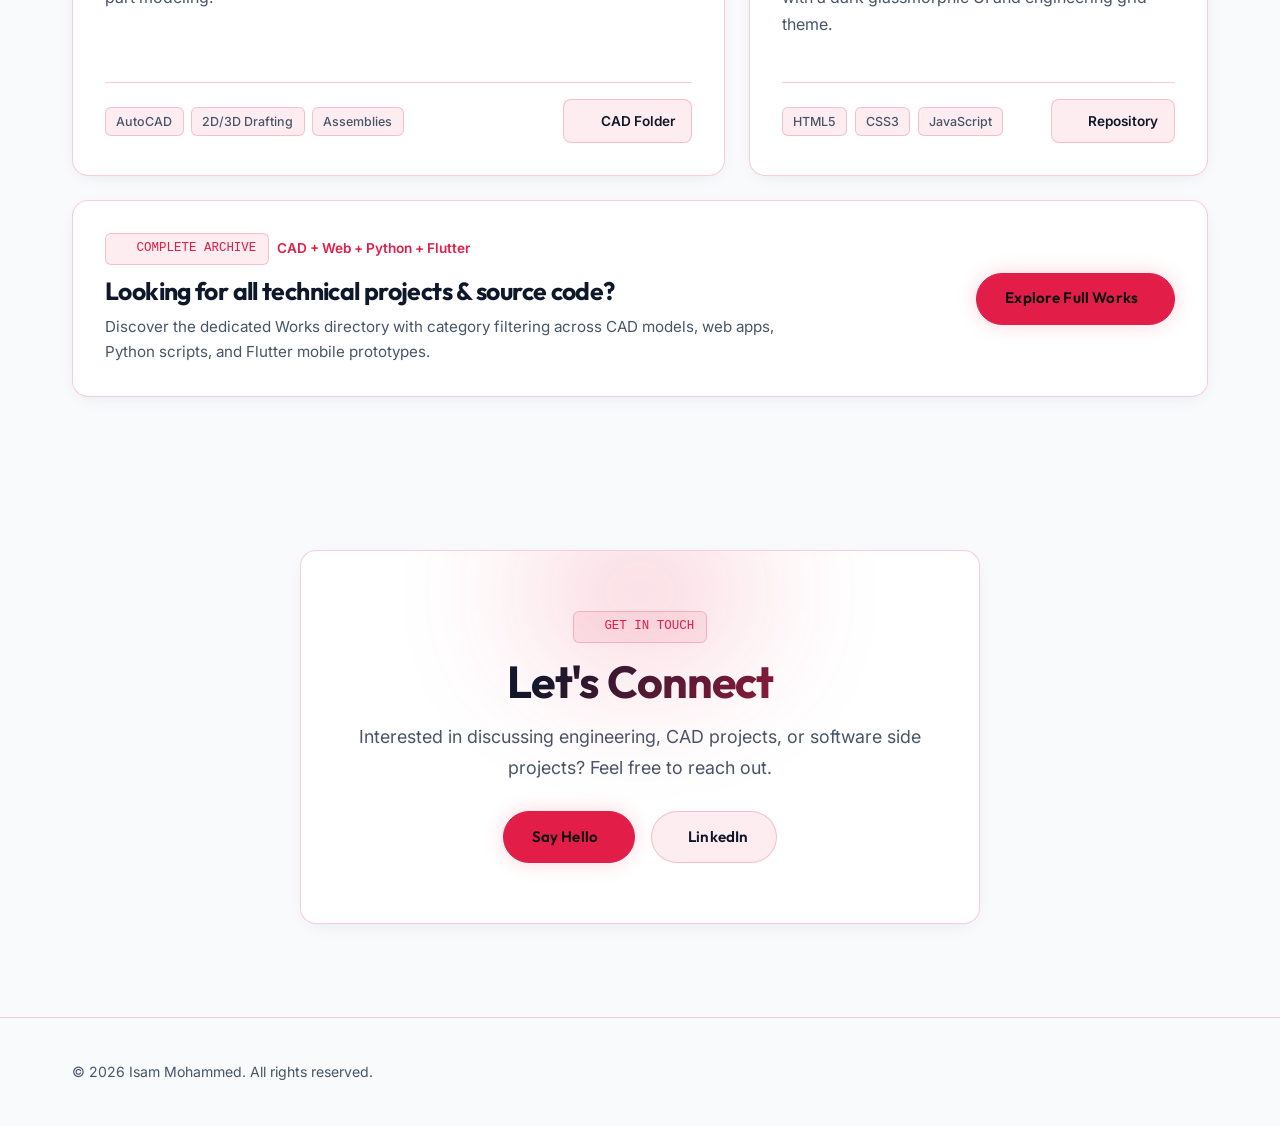
==== commit b17d4e53: "Fix CSS specificity for [data-theme] variables and instant anti-FOUC initialization" ====
--- a/index.html
+++ b/index.html
@@ -17,11 +17,17 @@
     <!-- CSS Links -->
     <link rel="stylesheet" href="style.css">
 
-    <!-- Anti-FOUC Theme Initializer -->
+    <!-- Anti-FOUC Instant Theme Engine -->
     <script>
         (function() {
-            const savedTheme = localStorage.getItem('theme') || 'dark';
-            document.documentElement.setAttribute('data-theme', savedTheme);
+            const cached = localStorage.getItem('theme');
+            const theme = (cached === 'light' || cached === 'dark') ? cached : (window.matchMedia('(prefers-color-scheme: light)').matches ? 'light' : 'dark');
+            document.documentElement.setAttribute('data-theme', theme);
+            if (document.readyState === 'loading') {
+                document.addEventListener('DOMContentLoaded', () => {
+                    document.querySelectorAll('input#theme-toggle').forEach(el => { el.checked = (theme === 'dark'); });
+                });
+            }
         })();
     </script>
 
--- a/style.css
+++ b/style.css
@@ -759,3 +759,173 @@
     color: var(--accent-color) !important;
     background: rgba(244, 63, 94, 0.12);
 }
+
+
+/* ==========================================================================
+   MOBILE-FRIENDLY REFINEMENTS (TOUCH TARGETS, VIEWPORT & DRAWER)
+   ========================================================================== */
+.btn,
+.action-link-btn,
+.filter-btn,
+.nav-links-list a,
+.nav-link,
+.theme-switch-inline,
+.theme-switch-control,
+.mobile-hamburger,
+.mobile-menu-btn {
+    min-height: 44px;
+    display: inline-flex;
+    align-items: center;
+}
+
+.theme-switch-control {
+    min-height: 44px;
+    height: 44px;
+    width: 60px;
+}
+
+.theme-switch-control .switch-rail,
+.theme-switch .slider {
+    height: 30px;
+    width: 54px;
+}
+
+.mobile-hamburger,
+.mobile-menu-btn {
+    min-width: 44px;
+    min-height: 44px;
+    cursor: pointer;
+}
+
+.nav-links-list a,
+.nav-menu .nav-link {
+    min-height: 44px;
+    padding: 0.5rem 1rem;
+    display: inline-flex;
+    align-items: center;
+}
+
+.footer-social-links a,
+footer a[aria-label] {
+    display: inline-flex;
+    align-items: center;
+    justify-content: center;
+    min-width: 44px;
+    min-height: 44px;
+}
+
+@media (max-width: 768px) {
+    html, body {
+        overflow-x: hidden;
+        width: 100%;
+    }
+
+    .hero-title, h1 {
+        font-size: clamp(1.85rem, 8vw, 2.75rem) !important;
+        line-height: 1.18 !important;
+        word-break: break-word;
+    }
+
+    .bento-grid,
+    .bento-grid-12,
+    .projects-grid {
+        grid-template-columns: 1fr !important;
+        gap: 1rem !important;
+    }
+
+    .col-span-12, .col-span-8, .col-span-7, .col-span-6, .col-span-5, .col-span-4,
+    .span-12, .span-7, .span-6, .span-5 {
+        grid-column: 1 / -1 !important;
+    }
+
+    .desktop-nav,
+    .nav-menu {
+        position: fixed;
+        top: var(--header-height, 66px);
+        left: 0;
+        right: 0;
+        width: 100%;
+        max-height: 0;
+        height: auto;
+        opacity: 0;
+        visibility: hidden;
+        overflow: hidden;
+        background: rgba(10, 12, 16, 0.98);
+        backdrop-filter: blur(20px);
+        -webkit-backdrop-filter: blur(20px);
+        border-bottom: 1px solid var(--border-color, rgba(244, 63, 94, 0.16));
+        transition: max-height 0.35s cubic-bezier(0.16, 1, 0.3, 1), opacity 0.25s ease, visibility 0.25s ease;
+        z-index: 999;
+    }
+
+    .desktop-nav.active,
+    .nav-menu.active {
+        max-height: calc(100svh - var(--header-height, 66px));
+        opacity: 1;
+        visibility: visible;
+        overflow-y: auto;
+    }
+}
+
+
+/* ==========================================================================
+   DESKTOP THEME SPECIFICITY BOOST ([data-theme="light"] & [data-theme="dark"])
+   ========================================================================== */
+:root[data-theme="light"],
+html[data-theme="light"],
+[data-theme="light"] {
+    --bg-primary: #f8fafc;
+    --bg-color: #f8fafc;
+    --surface-card: rgba(255, 255, 255, 0.94);
+    --surface-color-light: rgba(255, 255, 255, 0.94);
+    --surface-elevated: #ffffff;
+    --surface-border: rgba(225, 29, 72, 0.22);
+    --border-color: rgba(225, 29, 72, 0.22);
+    --surface-border-hover: rgba(225, 29, 72, 0.55);
+    --border-hover: rgba(225, 29, 72, 0.55);
+    --accent-crimson: #e11d48;
+    --accent-color: #e11d48;
+    --accent-hover: #be123c;
+    --accent-secondary: #be123c;
+    --accent-glow: rgba(225, 29, 72, 0.18);
+    --accent-subtle: rgba(225, 29, 72, 0.08);
+    --text-main: #0f172a;
+    --text-primary: #0f172a;
+    --text-muted: #475569;
+    --text-secondary: #475569;
+    --glass-bg: rgba(255, 255, 255, 0.92);
+}
+
+:root[data-theme="light"] body,
+html[data-theme="light"] body {
+    background-color: #f8fafc !important;
+    color: #0f172a !important;
+    background-image: 
+        linear-gradient(rgba(225, 29, 72, 0.05) 1px, transparent 1px),
+        linear-gradient(90deg, rgba(225, 29, 72, 0.05) 1px, transparent 1px),
+        radial-gradient(circle 800px at 50% -10%, rgba(225, 29, 72, 0.08), transparent 70%) !important;
+}
+
+:root[data-theme="light"] .bento-card-root,
+:root[data-theme="light"] .card {
+    background: rgba(255, 255, 255, 0.94) !important;
+    border-color: rgba(225, 29, 72, 0.22) !important;
+    box-shadow: 0 4px 20px -8px rgba(15, 23, 42, 0.12) !important;
+}
+
+:root[data-theme="light"] .card-title-text,
+:root[data-theme="light"] .brand-logo,
+:root[data-theme="light"] .spec-val {
+    color: #0f172a !important;
+}
+
+:root[data-theme="light"] .card-body-text,
+:root[data-theme="light"] .hero-desc,
+:root[data-theme="light"] .section-subtitle,
+:root[data-theme="light"] .page-subtitle,
+:root[data-theme="light"] .nav-links-list a,
+:root[data-theme="light"] .nav-link,
+:root[data-theme="light"] .spec-key,
+:root[data-theme="light"] .footer-copy {
+    color: #475569 !important;
+}
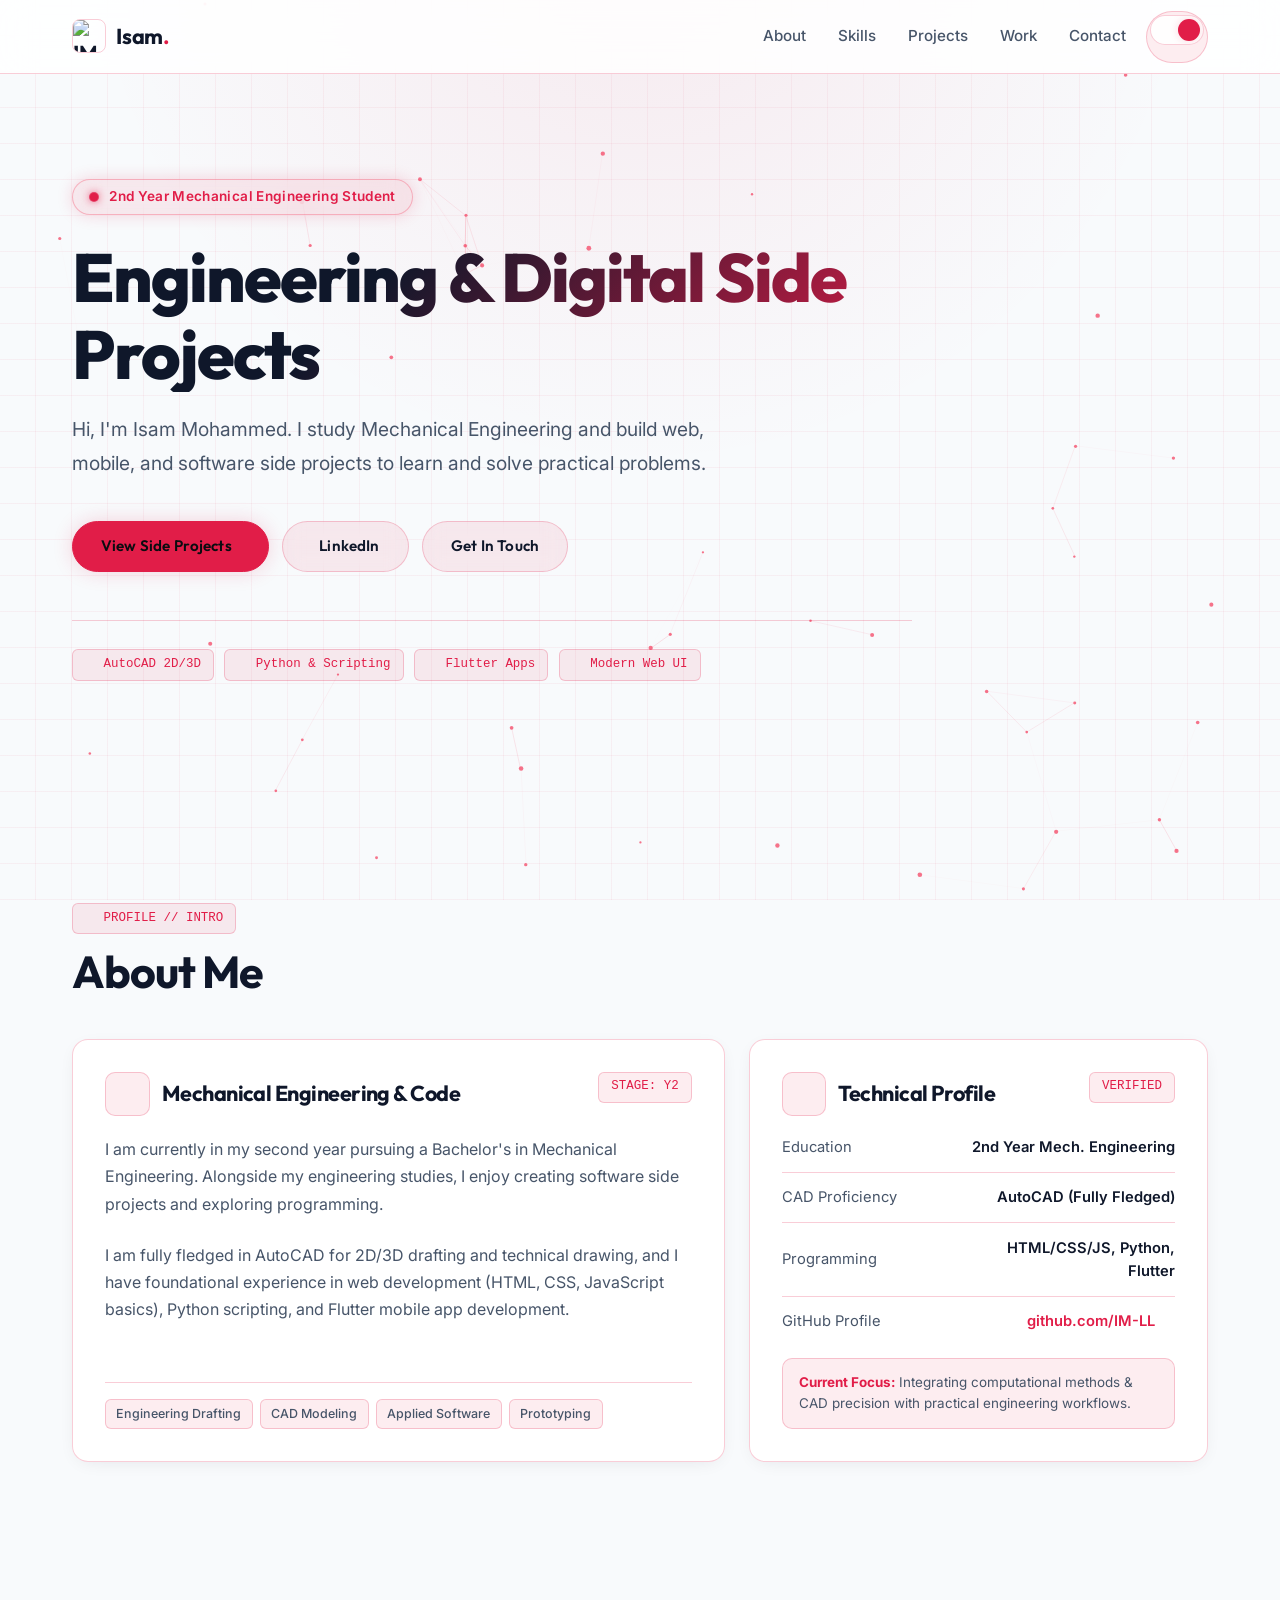
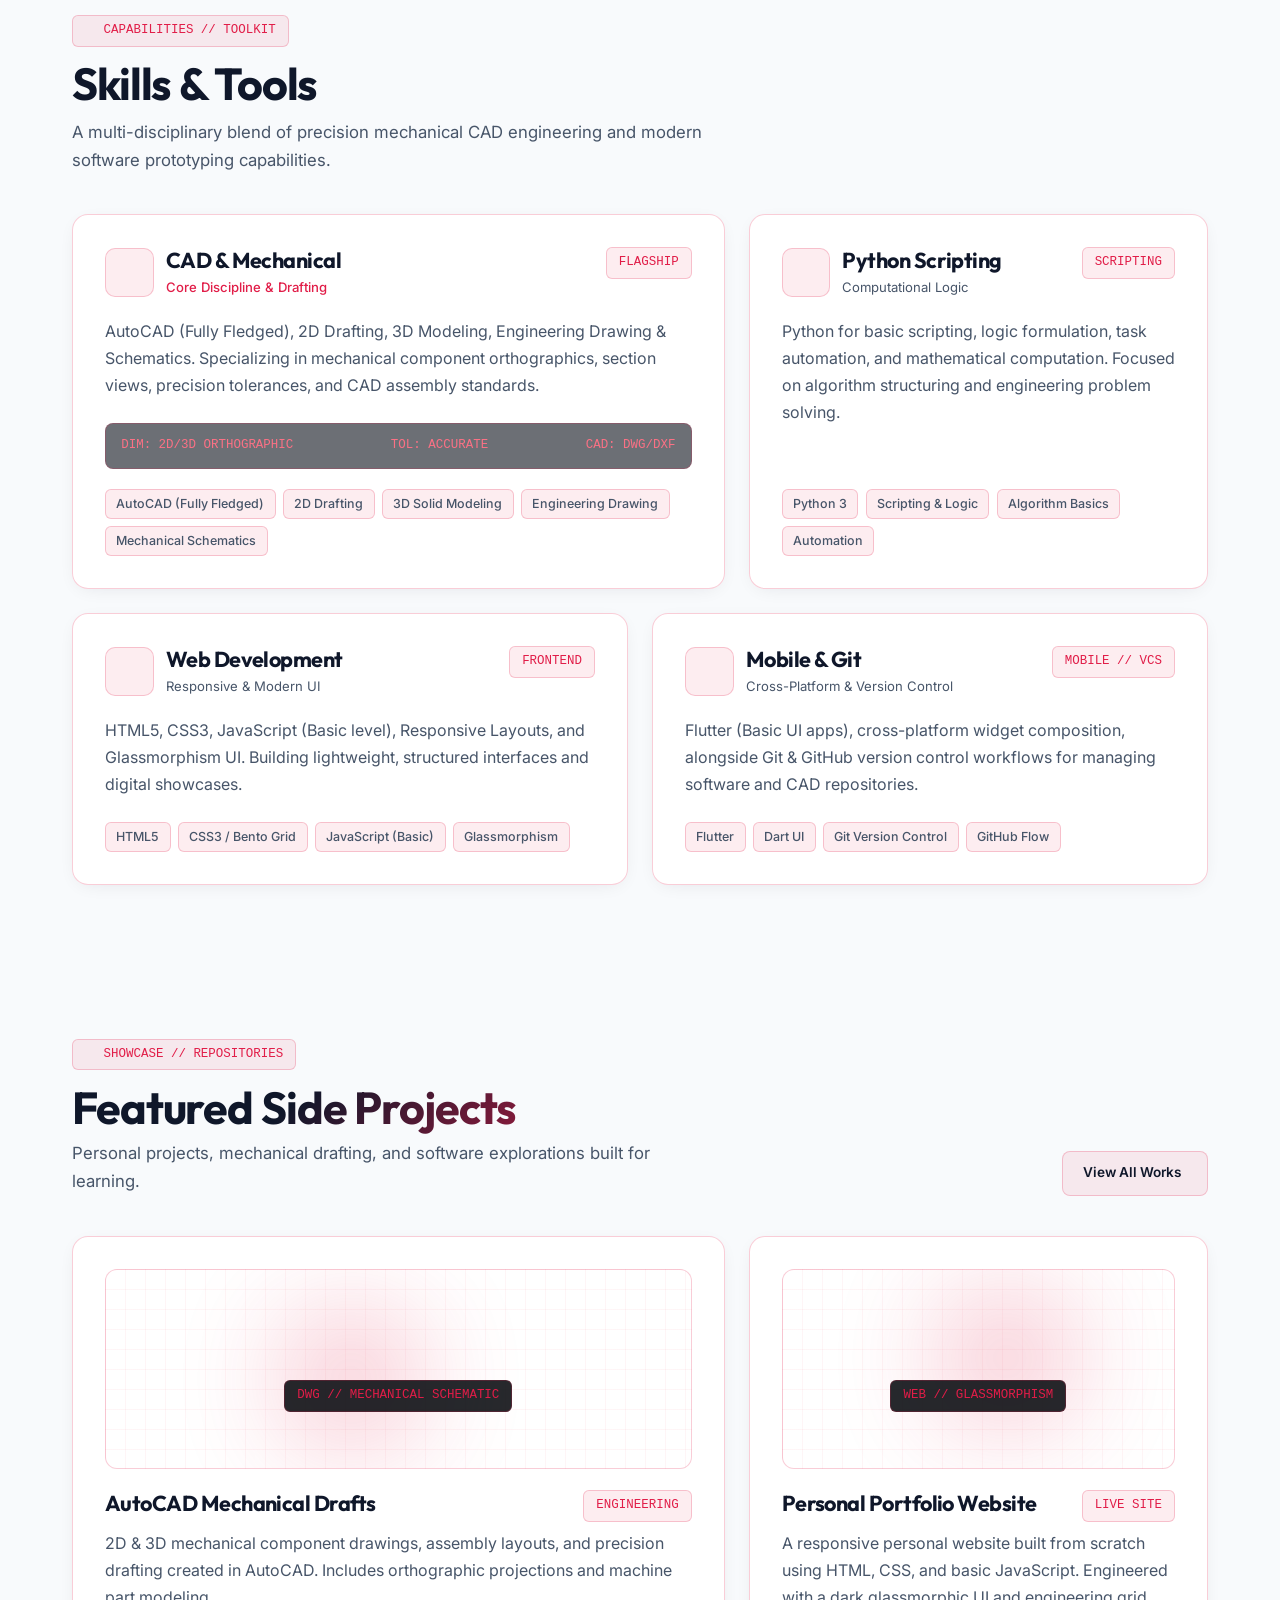
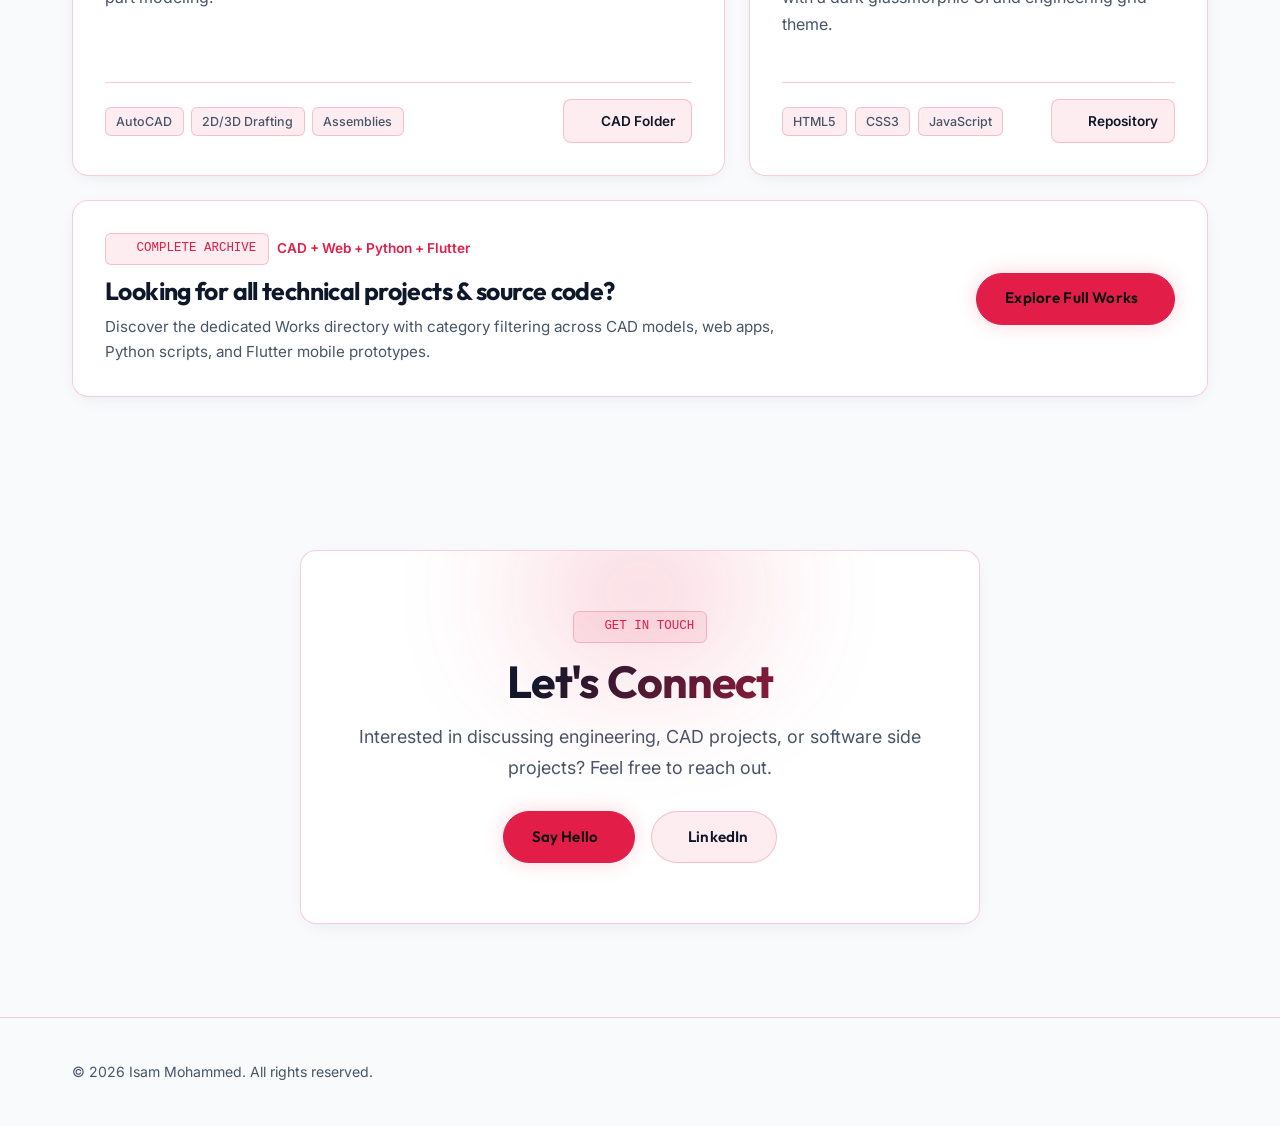
==== commit 0cd40e80: "Fix inverted desktop theme toggle alignment and state synchronization" ====
--- a/index.html
+++ b/index.html
@@ -25,7 +25,7 @@
             document.documentElement.setAttribute('data-theme', theme);
             if (document.readyState === 'loading') {
                 document.addEventListener('DOMContentLoaded', () => {
-                    document.querySelectorAll('input#theme-toggle').forEach(el => { el.checked = (theme === 'dark'); });
+                    document.querySelectorAll('input#theme-toggle').forEach(el => { el.checked = (theme === 'light'); });
                 });
             }
         })();
@@ -304,6 +304,8 @@
             transform: translateX(24px);
         }
 
+        .switch-icon-moon { order: 1; }
+        .switch-icon-sun { order: 2; }
         .switch-icon-sun,
         .switch-icon-moon {
             width: 14px;
@@ -313,13 +315,14 @@
             display: flex;
             align-items: center;
             justify-content: center;
-        }
-
-        input:checked + .switch-rail .switch-icon-moon {
+            transition: color 0.2s ease;
+        }
+
+        input:checked + .switch-rail .switch-icon-sun {
             color: var(--text-main);
         }
 
-        input:not(:checked) + .switch-rail .switch-icon-sun {
+        input:not(:checked) + .switch-rail .switch-icon-moon {
             color: var(--text-main);
         }
 
--- a/style.css
+++ b/style.css
@@ -929,3 +929,65 @@
 :root[data-theme="light"] .footer-copy {
     color: #475569 !important;
 }
+
+
+/* ==========================================================================
+   THEME TOGGLE STATE FIX (checked = Light Mode, unchecked = Dark Mode)
+   ========================================================================== */
+.switch-rail,
+.slider {
+    display: flex !important;
+    align-items: center !important;
+    justify-content: space-between !important;
+    padding: 0 5px !important;
+}
+
+.switch-icon-moon,
+.moon-icon {
+    order: 1 !important;
+    width: 14px !important;
+    height: 14px !important;
+    z-index: 1 !important;
+    transition: color 0.2s ease !important;
+}
+
+.switch-icon-sun,
+.sun-icon {
+    order: 2 !important;
+    width: 14px !important;
+    height: 14px !important;
+    z-index: 1 !important;
+    transition: color 0.2s ease !important;
+}
+
+/* Unchecked = Dark Mode (Knob at 0px over Moon on left) */
+.switch-rail::before,
+.slider::before {
+    transform: translateX(0) !important;
+}
+
+input:not(:checked) + .switch-rail .switch-icon-moon,
+input:not(:checked) + .slider .moon-icon {
+    color: var(--text-main) !important;
+}
+
+input:not(:checked) + .switch-rail .switch-icon-sun,
+input:not(:checked) + .slider .sun-icon {
+    color: var(--text-muted) !important;
+}
+
+/* Checked = Light Mode (Knob at 24px over Sun on right) */
+input:checked + .switch-rail::before,
+input:checked + .slider::before {
+    transform: translateX(24px) !important;
+}
+
+input:checked + .switch-rail .switch-icon-sun,
+input:checked + .slider .sun-icon {
+    color: var(--text-main) !important;
+}
+
+input:checked + .switch-rail .switch-icon-moon,
+input:checked + .slider .moon-icon {
+    color: var(--text-muted) !important;
+}
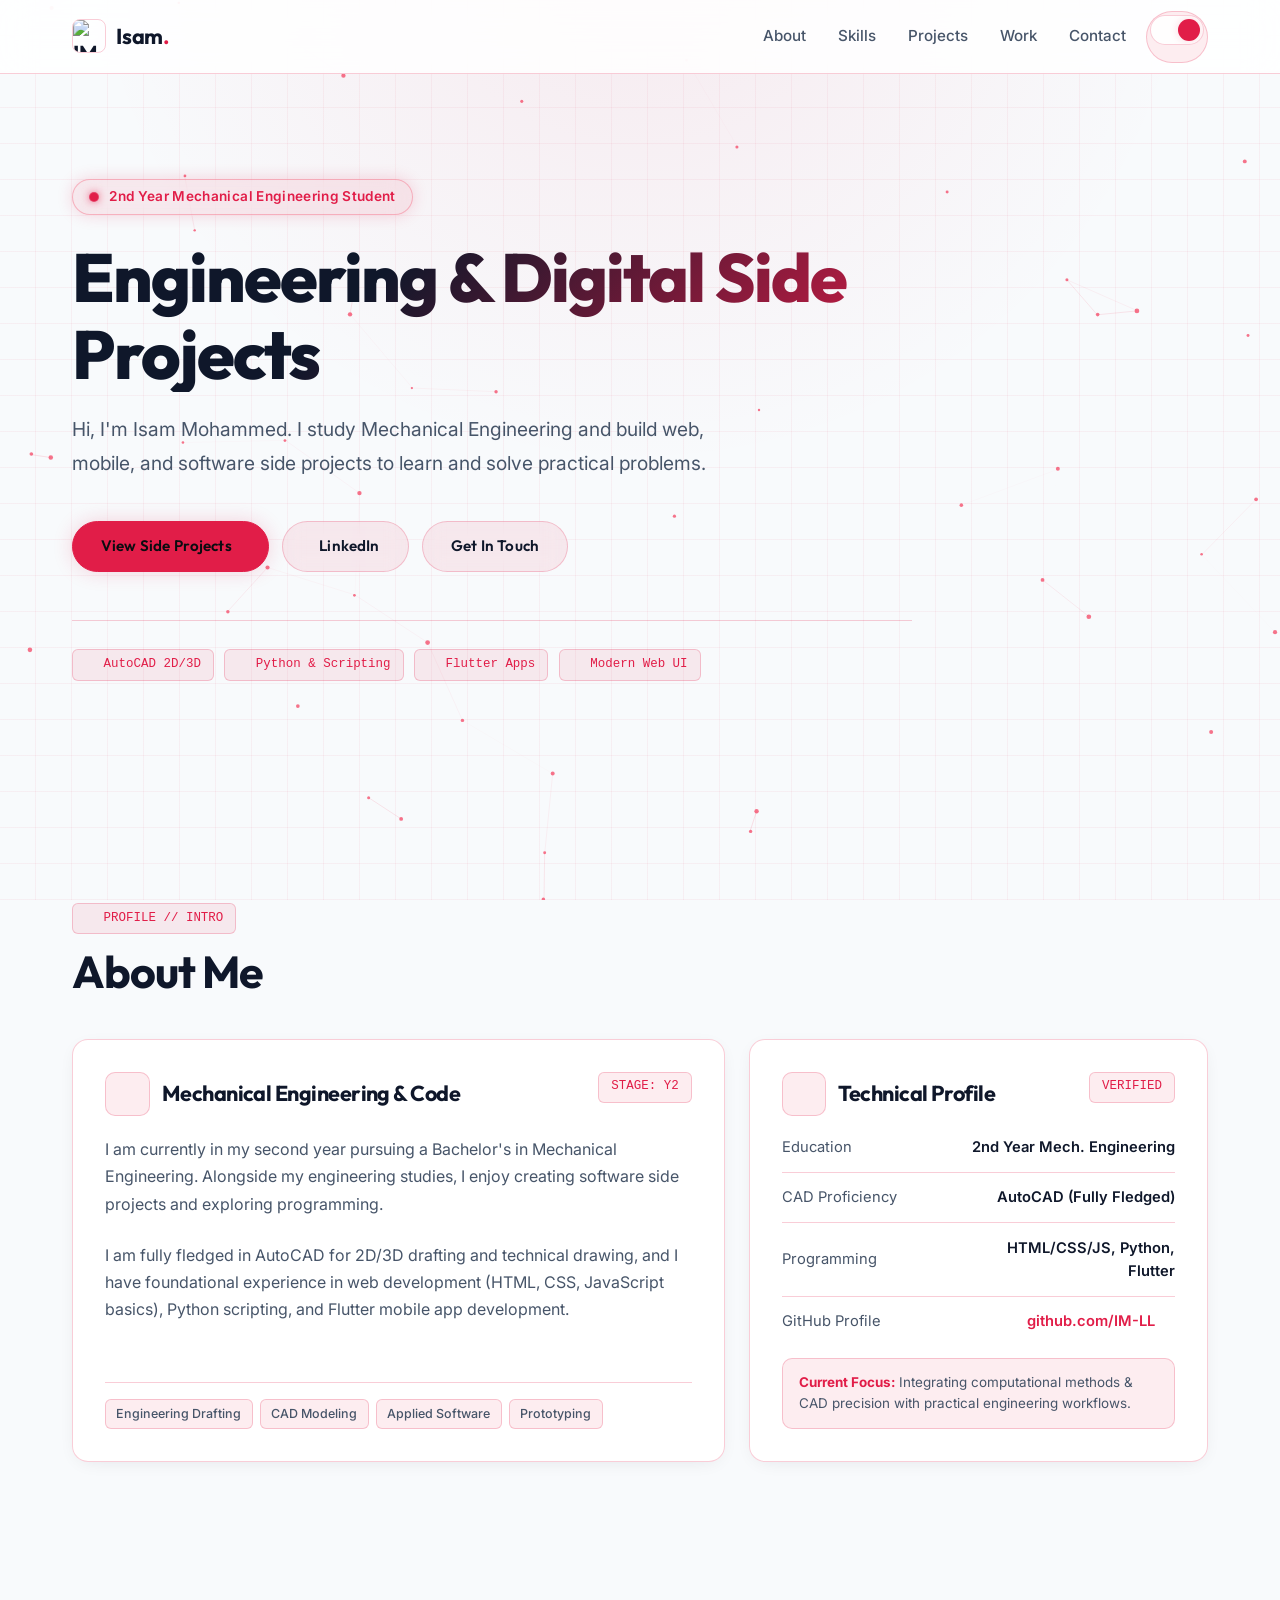
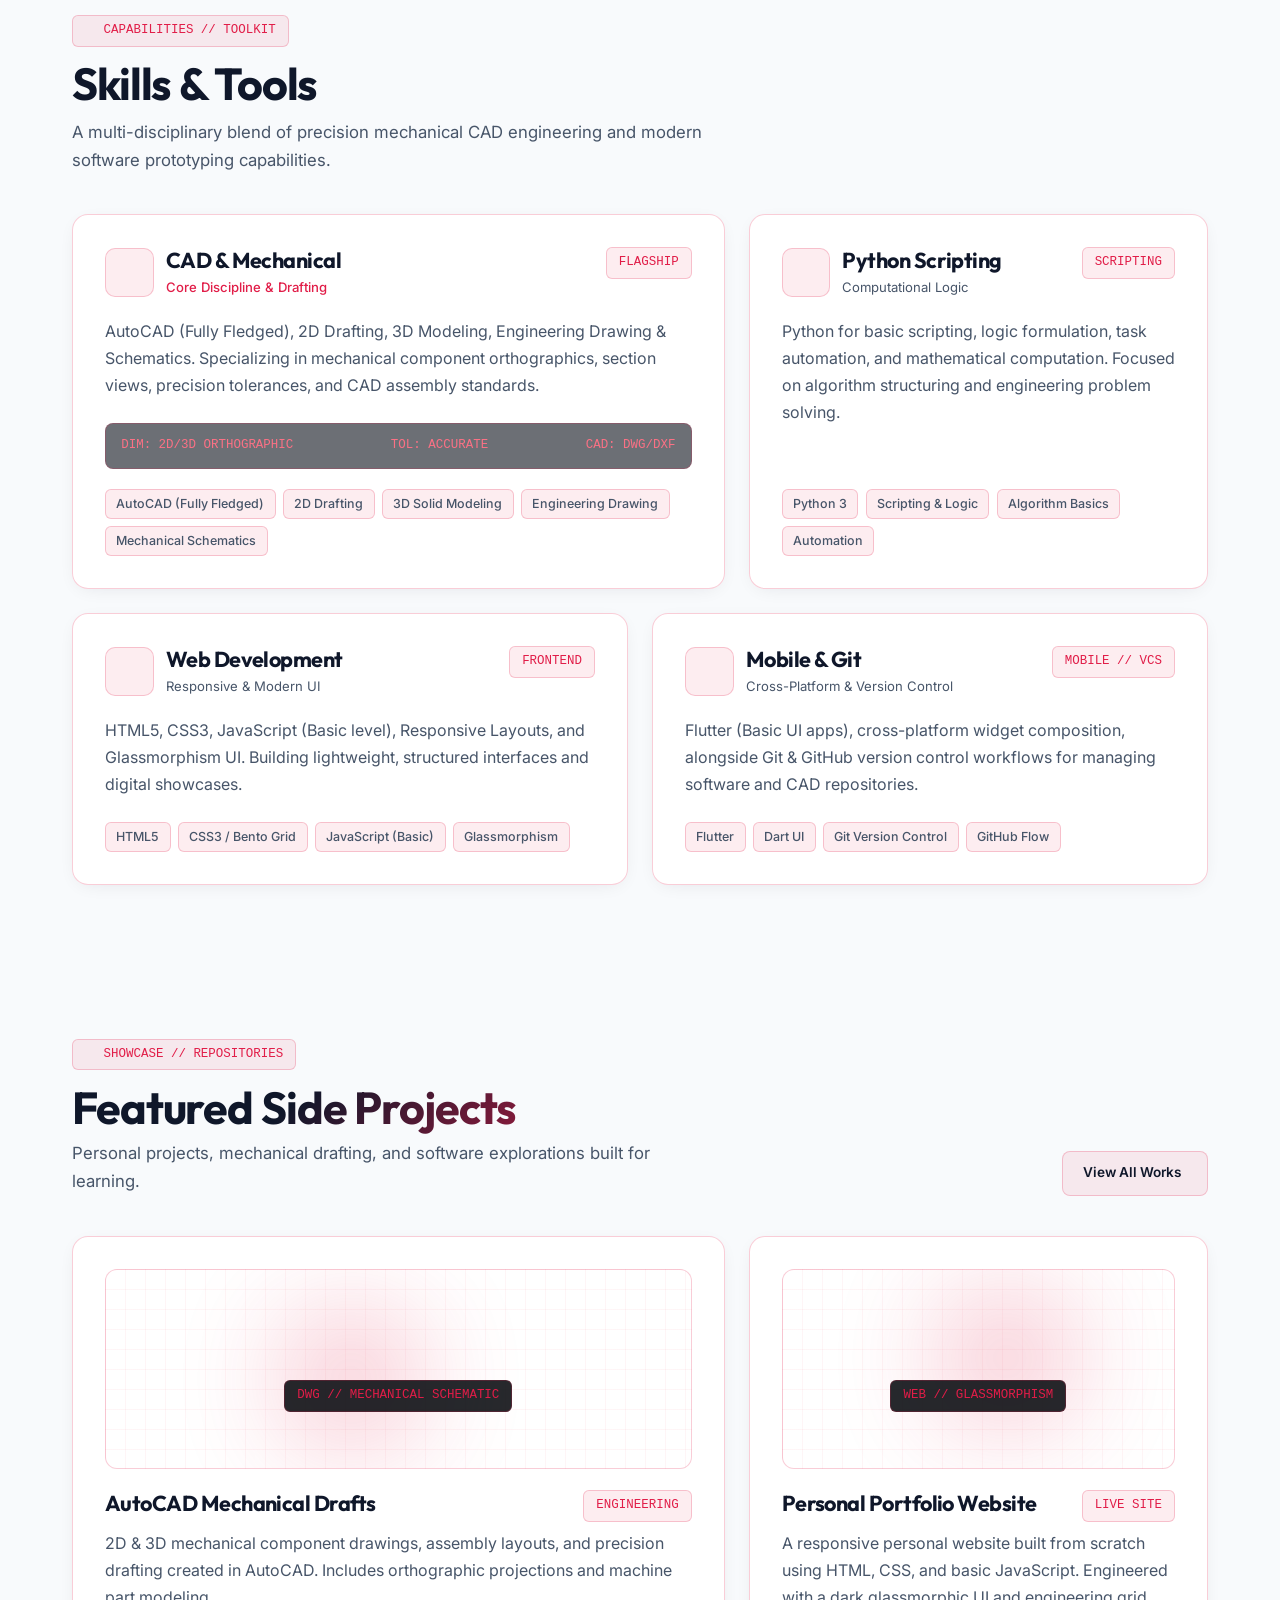
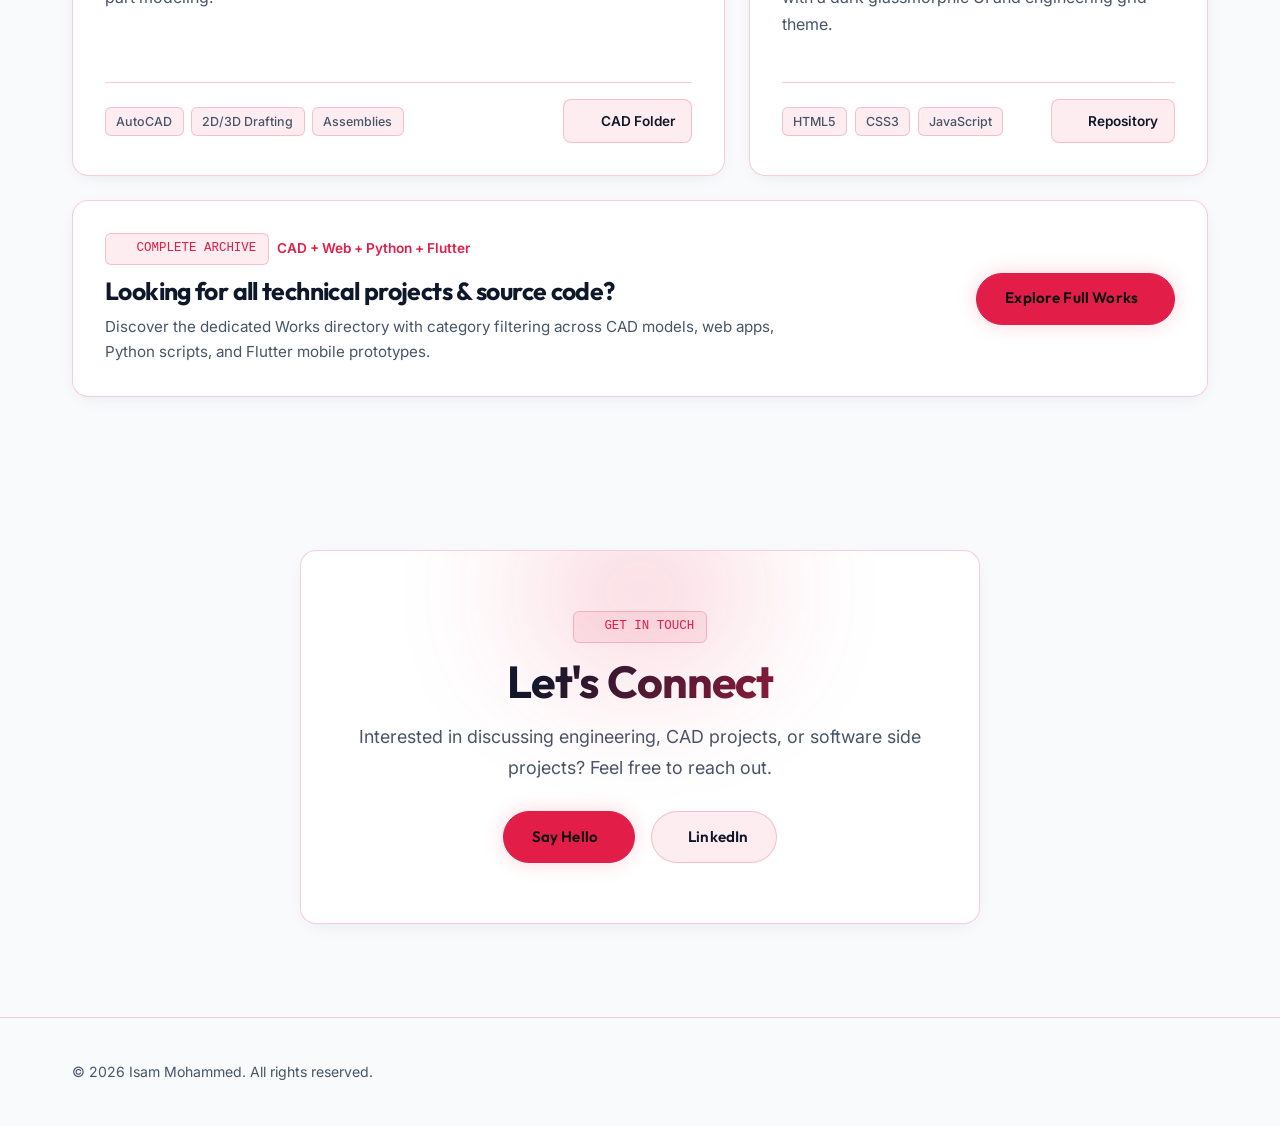
==== commit 502cc901: "Updated Index.html Bug on theme switching" ====
--- a/index.html
+++ b/index.html
@@ -33,17 +33,14 @@
 
     <!-- Embedded Pure CSS Production Layout & Crimson Glassmorphism Engine -->
     <style>
-        /* ==========================================================================
-           ROOT DESIGN TOKENS & COLOR SYSTEM (CRIMSON RED)
-           ========================================================================== */
         :root {
             --bg-primary: #0a0c10;
             --surface-card: rgba(17, 24, 39, 0.75);
             --surface-elevated: rgba(22, 30, 48, 0.88);
             --surface-border: rgba(244, 63, 94, 0.16);
             --surface-border-hover: rgba(244, 63, 94, 0.45);
-            --accent-crimson: #f43f5e;       /* Deep Crimson Red Primary */
-            --accent-hover: #fb7185;         /* Rose 400 Hover */
+            --accent-crimson: #f43f5e;
+            --accent-hover: #fb7185;
             --accent-glow: rgba(244, 63, 94, 0.22);
             --accent-subtle: rgba(244, 63, 94, 0.08);
             --text-main: #f8fafc;
@@ -61,7 +58,7 @@
             --surface-elevated: rgba(241, 245, 249, 0.95);
             --surface-border: rgba(225, 29, 72, 0.18);
             --surface-border-hover: rgba(225, 29, 72, 0.45);
-            --accent-crimson: #e11d48;       /* Crimson Light Mode Accent */
+            --accent-crimson: #e11d48;
             --accent-hover: #be123c;
             --accent-glow: rgba(225, 29, 72, 0.16);
             --accent-subtle: rgba(225, 29, 72, 0.06);
@@ -69,7 +66,6 @@
             --text-muted: #475569;
         }
 
-        /* Box-Sizing & Layout Isolation */
         *, *::before, *::after {
             box-sizing: border-box;
             margin: 0;
@@ -99,7 +95,6 @@
             background-attachment: fixed;
         }
 
-        /* Living Canvas Behind Content */
         #live-bg-canvas {
             position: fixed;
             top: 0;
@@ -115,7 +110,6 @@
             z-index: 1;
         }
 
-        /* Container & Section Flow Controls */
         .site-container {
             width: 100%;
             max-width: var(--max-w);
@@ -131,9 +125,6 @@
             position: relative;
         }
 
-        /* ==========================================================================
-           HEADER & NAVIGATION (IN-FLOW THEME SWITCH & NO CLIPPING)
-           ========================================================================== */
         header.glass-nav {
             position: fixed;
             top: 0;
@@ -238,7 +229,6 @@
             flex-shrink: 0;
         }
 
-        /* In-Flow Theme Switch (Prevents Floating Overlap) */
         .theme-switch-inline {
             position: relative !important;
             display: inline-flex;
@@ -345,9 +335,6 @@
             background: var(--accent-subtle);
         }
 
-        /* ==========================================================================
-           HERO SECTION
-           ========================================================================== */
         #hero {
             min-height: calc(100svh - var(--header-h));
             display: flex;
@@ -361,7 +348,6 @@
             width: 100%;
         }
 
-        /* Live Status Pill */
         .live-status-pill {
             display: inline-flex;
             align-items: center;
@@ -424,7 +410,6 @@
             }
         }
 
-        /* Typography Scales */
         .hero-title {
             font-family: var(--font-head);
             font-weight: 800;
@@ -459,7 +444,6 @@
             line-height: 1.75;
         }
 
-        /* Hero Action Buttons */
         .hero-cta-group {
             display: flex;
             gap: 0.85rem;
@@ -514,7 +498,6 @@
             transform: translateY(-2px);
         }
 
-        /* Spec Badges Strip */
         .hero-specs-strip {
             display: flex;
             gap: 0.65rem;
@@ -544,9 +527,6 @@
             color: #e11d48;
         }
 
-        /* ==========================================================================
-           SECTION HEADERS (STANDARDIZED VERTICAL RHYTHM)
-           ========================================================================== */
         .section-header-block {
             margin-bottom: clamp(1.75rem, 3.5vw, 2.5rem);
         }
@@ -574,9 +554,6 @@
             line-height: 1.65;
         }
 
-        /* ==========================================================================
-           BENTO GRID SYSTEM (DESKTOP / TABLET / MOBILE ALIGNED)
-           ========================================================================== */
         .bento-grid-12 {
             display: grid;
             grid-template-columns: repeat(12, 1fr);
@@ -660,7 +637,6 @@
             margin-bottom: 1.5rem;
         }
 
-        /* Technical Info Key-Value Table */
         .tech-spec-table {
             display: flex;
             flex-direction: column;
@@ -710,7 +686,6 @@
             color: var(--accent-hover);
         }
 
-        /* Technology Pill Tags */
         .tech-tags-wrap {
             display: flex;
             gap: 0.45rem;
@@ -734,7 +709,6 @@
             color: var(--text-main);
         }
 
-        /* Blueprint Schematic Preview Container */
         .blueprint-schematic-box {
             background: linear-gradient(135deg, rgba(14, 23, 42, 0.9) 0%, rgba(10, 15, 26, 0.95) 100%);
             border-radius: 12px;
@@ -764,7 +738,6 @@
             pointer-events: none;
         }
 
-        /* Card Action Row */
         .card-action-footer {
             display: flex;
             align-items: center;
@@ -799,7 +772,6 @@
             box-shadow: 0 0 12px var(--accent-glow);
         }
 
-        /* Banner Card Specific Spacing */
         .banner-card-flex {
             display: flex;
             justify-content: space-between;
@@ -813,9 +785,6 @@
             flex: 1 1 320px;
         }
 
-        /* ==========================================================================
-           CONTACT & FOOTER
-           ========================================================================== */
         .contact-box-wrap {
             max-width: 680px;
             margin-left: auto;
@@ -869,9 +838,6 @@
             color: var(--accent-crimson);
         }
 
-        /* ==========================================================================
-           RESPONSIVE AUDIT BREAKPOINTS (<992px & <768px & <480px)
-           ========================================================================== */
         @media (max-width: 992px) {
             .span-7,
             .span-6,
@@ -1213,7 +1179,6 @@
                     </div>
 
                     <div>
-                        <!-- Dimension Indicator Box -->
                         <div style="background: rgba(10, 15, 26, 0.6); padding: 0.75rem 0.95rem; border-radius: 8px; border: 1px solid var(--surface-border); margin-bottom: 1.25rem; font-family: var(--font-code); font-size: 0.78rem; color: #fb7185; display: flex; justify-content: space-between; flex-wrap: wrap; gap: 0.5rem;">
                             <span>DIM: 2D/3D ORTHOGRAPHIC</span>
                             <span>TOL: ACCURATE</span>
@@ -1338,7 +1303,6 @@
                 <!-- Project 1: AutoCAD Mechanical Drafts (Featured - 7 Columns) -->
                 <article class="bento-card-root span-7">
                     <div>
-                        <!-- Schematic Graphic Box -->
                         <div class="blueprint-schematic-box">
                             <div class="schematic-ambient-glow" style="top: 20%; left: 30%;"></div>
                             <div style="display: flex; flex-direction: column; align-items: center; gap: 0.65rem; z-index: 1;">
@@ -1372,7 +1336,6 @@
                 <!-- Project 2: Personal Portfolio Website (5 Columns) -->
                 <article class="bento-card-root span-5">
                     <div>
-                        <!-- Schematic Graphic Box -->
                         <div class="blueprint-schematic-box">
                             <div class="schematic-ambient-glow" style="bottom: 20%; right: 25%; background: #e11d48;"></div>
                             <div style="display: flex; flex-direction: column; align-items: center; gap: 0.65rem; z-index: 1;">
@@ -1465,9 +1428,8 @@
     <!-- Scripts -->
     <script src="script.js"></script>
     <script>
-        // Feather Icons Initialization
         feather.replace();
     </script>
 </body>
 
-</html>
+</html>
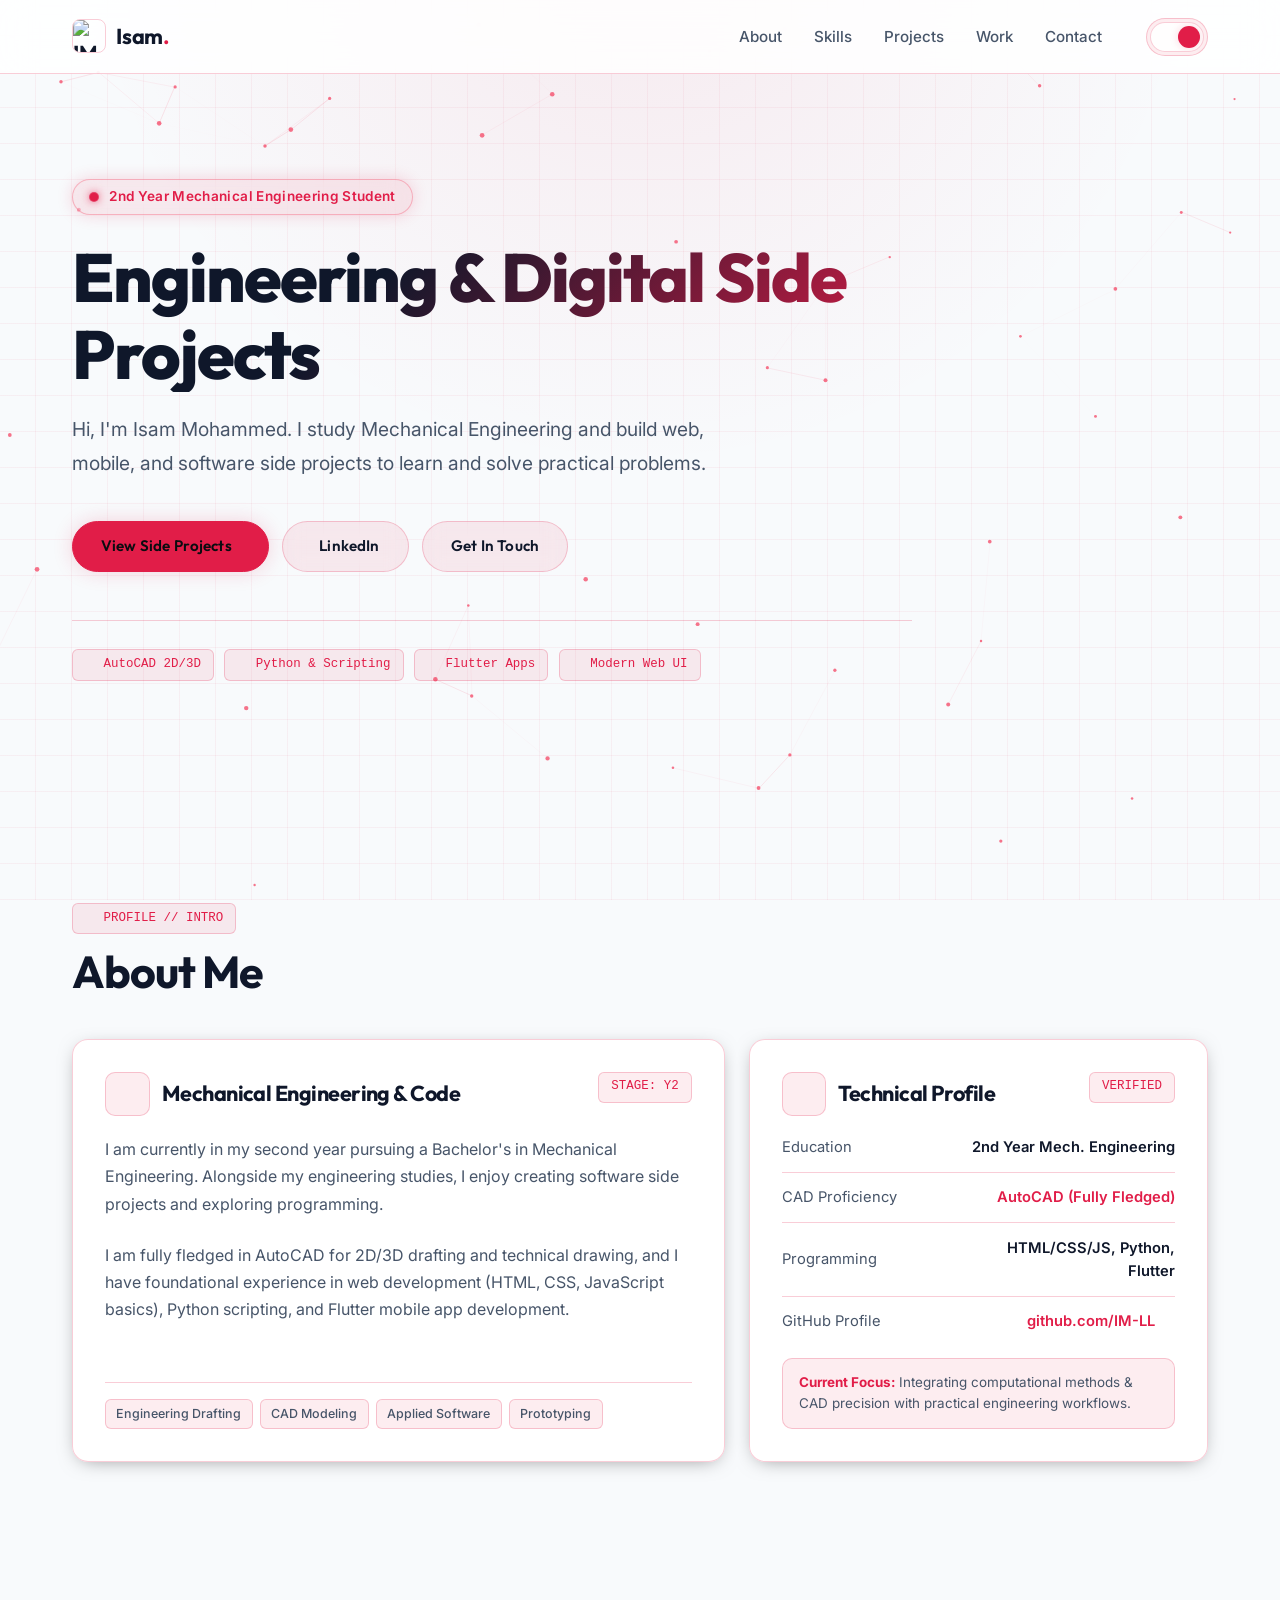
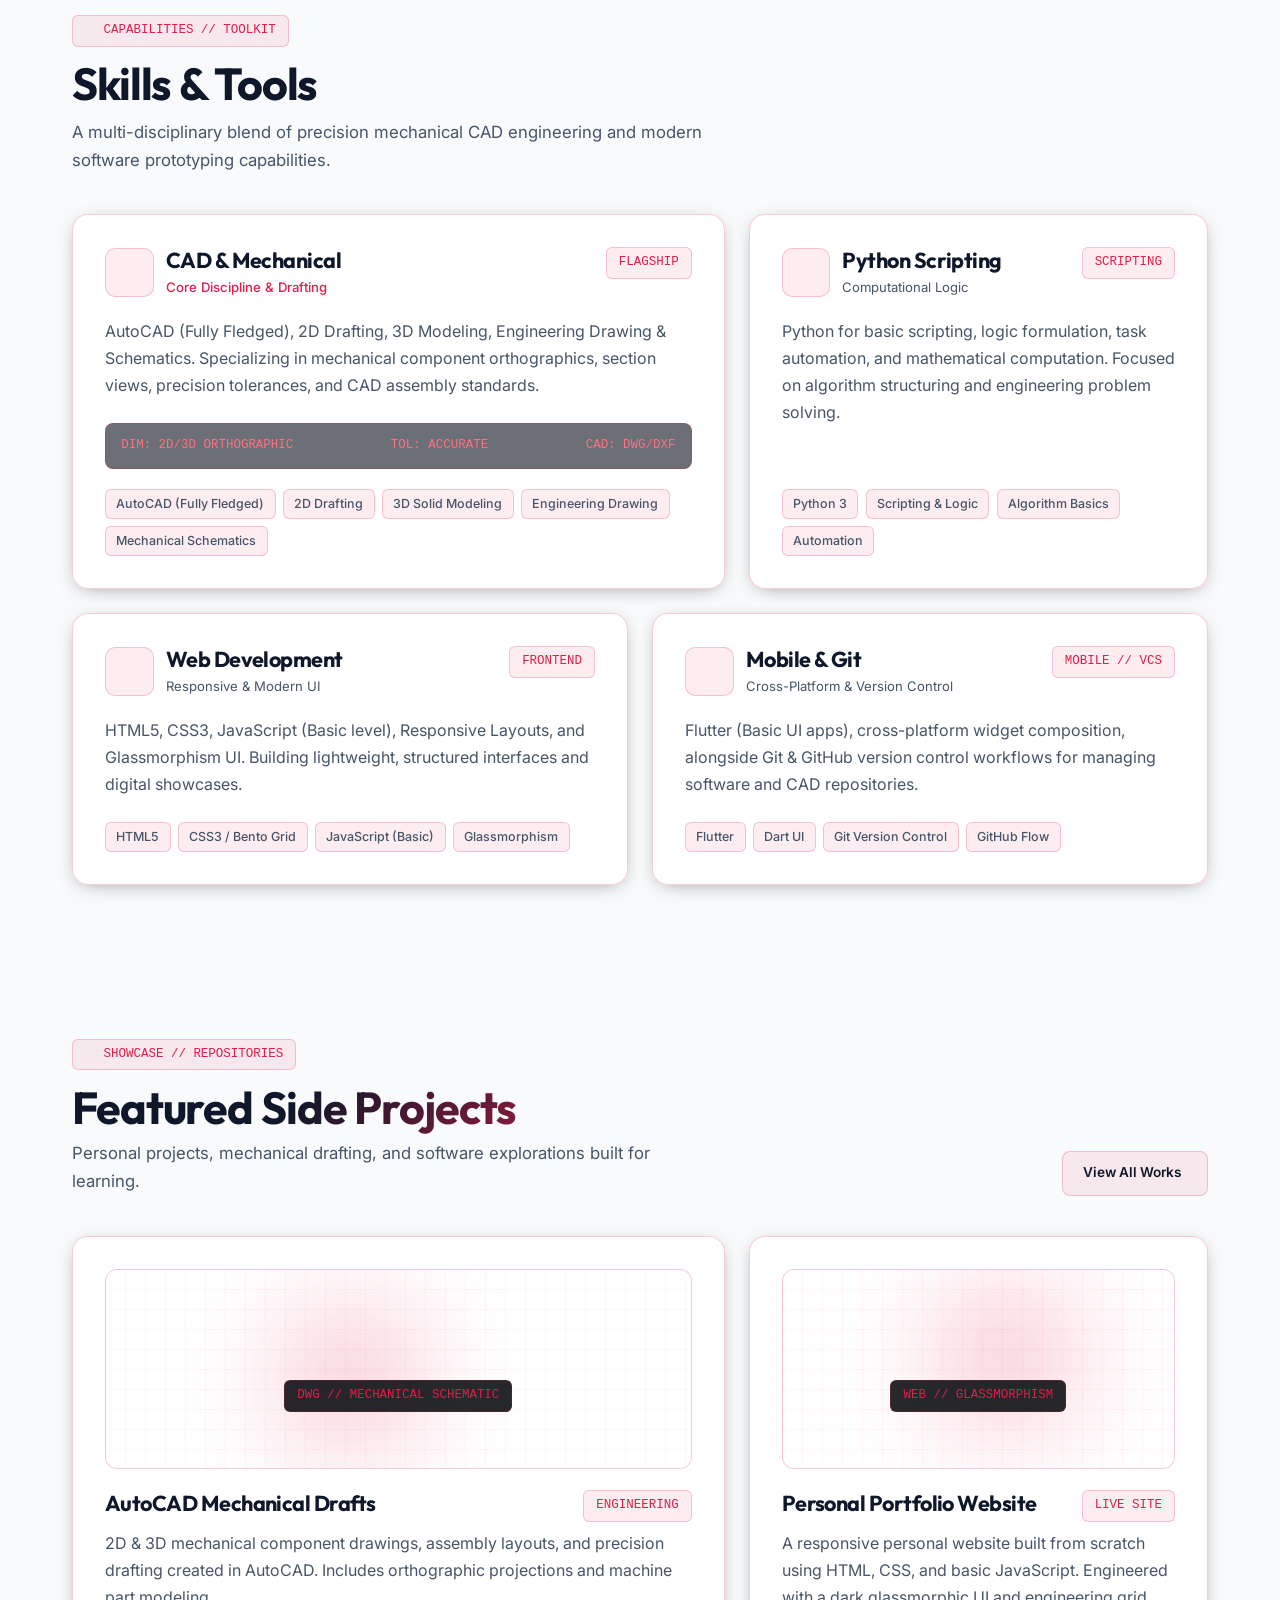
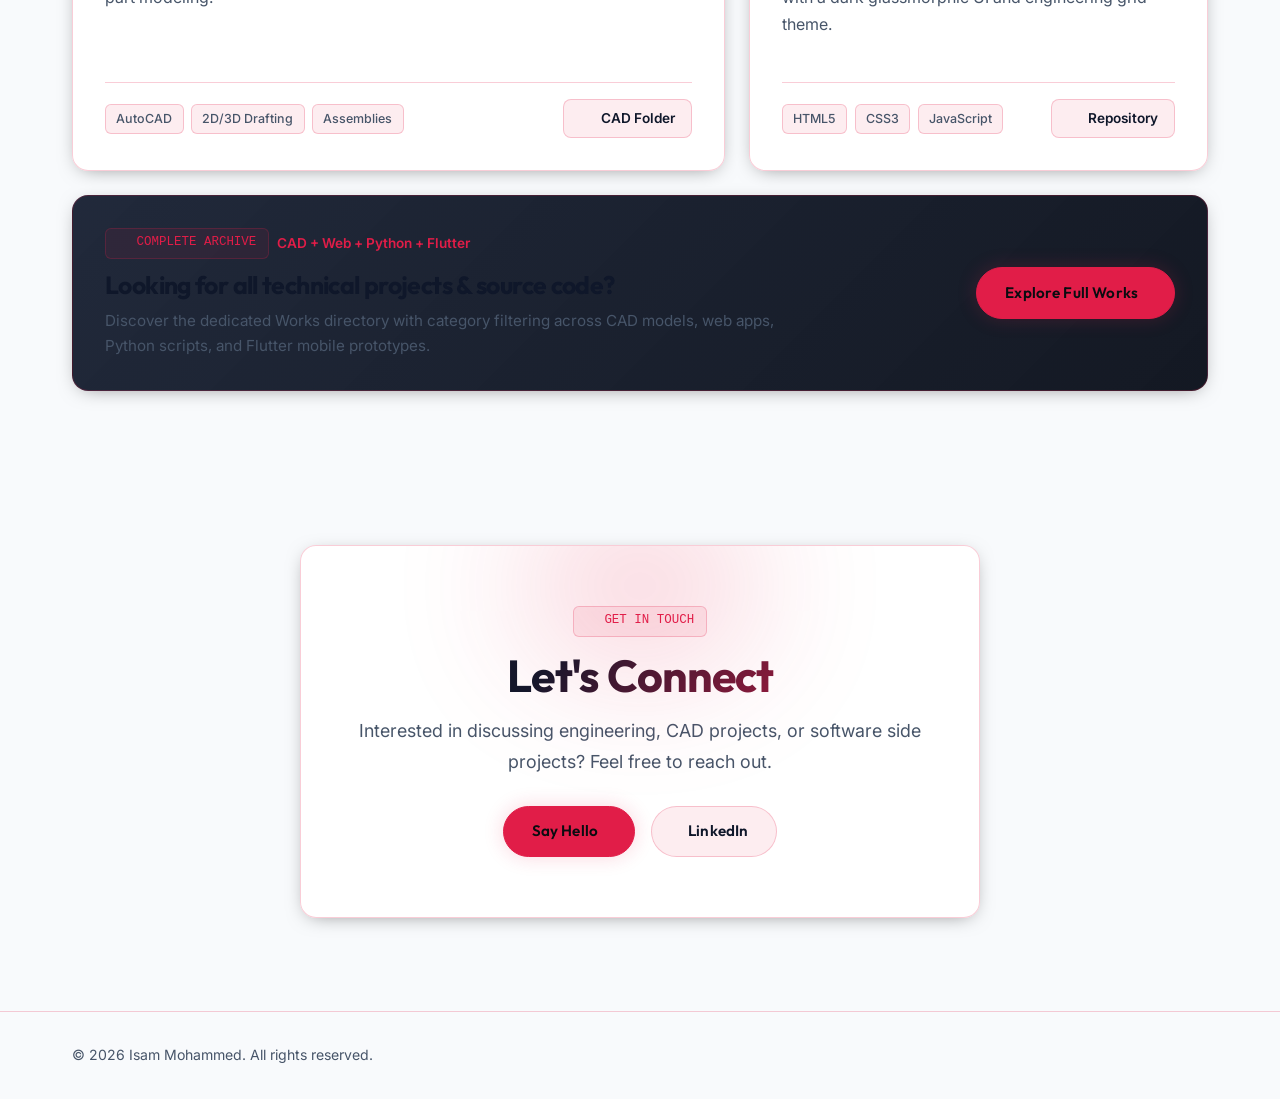
==== commit 4f189589: "Updated bug for light and dark mode" ====
--- a/index.html
+++ b/index.html
@@ -991,21 +991,20 @@
 
             <!-- Inline Header Actions (Theme Switch + Hamburger) -->
             <div class="header-actions-group">
-                <div class="theme-switch-inline">
-                    <label class="theme-switch-control" for="theme-toggle">
-                        <input type="checkbox" id="theme-toggle" aria-label="Toggle Dark and Light Theme">
-                        <div class="switch-rail">
-                            <span class="switch-icon-sun"><i data-feather="sun"></i></span>
-                            <span class="switch-icon-moon"><i data-feather="moon"></i></span>
-                        </div>
-                    </label>
-                </div>
-
-                <button class="mobile-hamburger" id="menu-toggle-btn" aria-label="Toggle Navigation Menu" aria-expanded="false" aria-controls="main-navigation">
-                    <i data-feather="menu"></i>
-                </button>
+    <div class="theme-switch-inline">
+        <label class="theme-switch-control" for="theme-toggle">
+            <input type="checkbox" id="theme-toggle" aria-label="Toggle Dark and Light Theme">
+            <div class="switch-rail">
+                <span class="switch-icon-moon"><i data-feather="moon"></i></span>
+                <span class="switch-icon-sun"><i data-feather="sun"></i></span>
             </div>
-        </div>
+        </label>
+    </div>
+
+    <button class="mobile-hamburger" id="menu-toggle-btn" aria-label="Toggle Navigation Menu" aria-expanded="false" aria-controls="main-navigation">
+        <i data-feather="menu"></i>
+    </button>
+</div>
     </header>
 
     <!-- Main Content -->
--- a/style.css
+++ b/style.css
@@ -6,7 +6,6 @@
 */
 
 :root {
-    /* Base Colors - Dark (Default) */
     --bg-color: #0a0c10;
     --bg-dots: rgba(244, 63, 94, 0.06);
     --surface-color: #0d121c;
@@ -14,8 +13,8 @@
     --surface-color-transparent: rgba(13, 18, 28, 0.78);
     --text-primary: #f8fafc;
     --text-secondary: #94a3b8;
-    --accent-color: #f43f5e;          /* Deep Crimson Red */
-    --accent-secondary: #fb7185;      /* Rose 400 Hover */
+    --accent-color: #f43f5e;
+    --accent-secondary: #fb7185;
     --accent-glow: rgba(244, 63, 94, 0.22);
     --accent-subtle: rgba(244, 63, 94, 0.08);
     --border-color: rgba(244, 63, 94, 0.16);
@@ -23,26 +22,21 @@
     --glass-bg: rgba(13, 18, 28, 0.75);
     --glass-border: rgba(244, 63, 94, 0.18);
 
-    /* Gradients */
     --gradient-primary: linear-gradient(135deg, #f43f5e 0%, #fb7185 50%, #e11d48 100%);
     --gradient-text: linear-gradient(135deg, #ffffff 25%, #f43f5e 100%);
     --gradient-card: linear-gradient(145deg, rgba(17, 24, 39, 0.85) 0%, rgba(13, 18, 28, 0.95) 100%);
 
-    /* Typography */
     --font-heading: 'Outfit', sans-serif;
     --font-body: 'Inter', sans-serif;
-    --font-mono: ui-monospace, SFMono-Regular, Menlo, Monaco, Consolas, "Liberation Mono", monospace;
-
-    /* Spacing */
+    --font-mono: ui-monospace, SFMono-Regular, Menlo, Monaco, Consolas, monospace;
+
     --container-width: 1200px;
     --header-height: 74px;
 
-    /* Animation */
     --transition-fast: 0.2s cubic-bezier(0.4, 0, 0.2, 1);
     --transition-smooth: 0.3s cubic-bezier(0.16, 1, 0.3, 1);
 }
 
-/* Light Mode Overrides */
 [data-theme="light"] {
     --bg-color: #f8fafc;
     --bg-dots: rgba(225, 29, 72, 0.06);
@@ -51,7 +45,7 @@
     --surface-color-transparent: rgba(255, 255, 255, 0.88);
     --text-primary: #0f172a;
     --text-secondary: #475569;
-    --accent-color: #e11d48;          /* Crimson Light Accent */
+    --accent-color: #e11d48;
     --accent-secondary: #be123c;
     --accent-glow: rgba(225, 29, 72, 0.16);
     --accent-subtle: rgba(225, 29, 72, 0.06);
@@ -64,7 +58,6 @@
     --gradient-card: linear-gradient(145deg, rgba(255, 255, 255, 0.95) 0%, rgba(241, 245, 249, 0.95) 100%);
 }
 
-/* Scroll Reveal Animation */
 .reveal {
     opacity: 0;
     transform: translateY(24px);
@@ -76,16 +69,12 @@
     transform: translateY(0);
 }
 
-/* Staggered delays */
 .delay-100 { transition-delay: 0.1s; }
 .delay-200 { transition-delay: 0.2s; }
 .delay-300 { transition-delay: 0.3s; }
 .delay-400 { transition-delay: 0.4s; }
 
-/* Reset & Base */
-*,
-*::before,
-*::after {
+*, *::before, *::after {
     box-sizing: border-box;
     margin: 0;
     padding: 0;
@@ -114,7 +103,6 @@
     background-attachment: fixed;
 }
 
-/* Canvas Background Behind Content */
 #live-bg-canvas {
     position: fixed;
     top: 0;
@@ -130,7 +118,6 @@
     z-index: 1;
 }
 
-/* Typography Utilities */
 h1, h2, h3, h4, h5, h6 {
     font-family: var(--font-heading);
     font-weight: 700;
@@ -157,7 +144,6 @@
     border-radius: 12px;
 }
 
-/* Utility Classes */
 .container {
     max-width: var(--container-width);
     margin: 0 auto;
@@ -182,7 +168,6 @@
     color: var(--accent-color);
 }
 
-/* Button Component */
 .btn {
     display: inline-flex;
     align-items: center;
@@ -229,7 +214,6 @@
     transform: translateY(-2px);
 }
 
-/* Glass & Cards */
 .glass {
     background: var(--glass-bg);
     backdrop-filter: blur(16px);
@@ -256,7 +240,7 @@
     box-shadow: 0 16px 36px -12px rgba(0, 0, 0, 0.7), 0 0 24px var(--accent-glow);
 }
 
-/* Header */
+/* Header & Navigation Alignment */
 header {
     position: fixed;
     top: 0;
@@ -270,6 +254,26 @@
     background: var(--glass-bg);
     backdrop-filter: blur(16px);
     -webkit-backdrop-filter: blur(16px);
+}
+
+.nav-wrapper {
+    display: flex;
+    align-items: center;
+    justify-content: space-between;
+    width: 100%;
+}
+
+.desktop-nav {
+    display: flex;
+    align-items: center;
+    margin-left: auto;
+}
+
+.nav-links-list {
+    display: flex;
+    align-items: center;
+    gap: 2rem;
+    list-style: none;
 }
 
 .nav-link {
@@ -305,6 +309,99 @@
     transform-origin: left;
 }
 
+/* Header Actions & Clean Toggle Styling */
+.header-actions-group {
+    display: flex;
+    align-items: center;
+    gap: 1rem;
+    margin-left: 1.5rem;
+    flex-shrink: 0;
+}
+
+.theme-switch-inline {
+    display: inline-flex;
+    align-items: center;
+    background: var(--surface-color-light);
+    border: 1px solid var(--border-color);
+    border-radius: 30px;
+    padding: 2px;
+    cursor: pointer;
+    transition: border-color 0.2s ease, box-shadow 0.2s ease;
+}
+
+.theme-switch-inline:hover {
+    border-color: var(--accent-color);
+    box-shadow: 0 0 12px var(--accent-glow);
+}
+
+.theme-switch-control {
+    position: relative;
+    display: inline-block;
+    width: 52px;
+    height: 26px;
+}
+
+.theme-switch-control input {
+    opacity: 0;
+    width: 0;
+    height: 0;
+}
+
+.switch-rail {
+    position: absolute;
+    cursor: pointer;
+    top: 0; left: 0; right: 0; bottom: 0;
+    background-color: var(--surface-color);
+    border: 1px solid var(--border-color);
+    transition: 0.3s cubic-bezier(0.4, 0, 0.2, 1);
+    border-radius: 30px;
+    display: flex;
+    align-items: center;
+    justify-content: space-between;
+    padding: 0 6px;
+}
+
+.switch-rail::before {
+    position: absolute;
+    content: "";
+    height: 18px;
+    width: 18px;
+    left: 3px;
+    bottom: 3px;
+    background-color: var(--accent-color);
+    transition: transform 0.3s cubic-bezier(0.4, 0, 0.2, 1);
+    border-radius: 50%;
+    box-shadow: 0 0 8px var(--accent-glow);
+    z-index: 2;
+}
+
+input:checked + .switch-rail::before {
+    transform: translateX(26px);
+}
+
+.switch-icon-moon, .moon-icon,
+.switch-icon-sun, .sun-icon {
+    width: 12px;
+    height: 12px;
+    z-index: 1;
+    display: flex;
+    align-items: center;
+    justify-content: center;
+    color: var(--text-secondary);
+    transition: color 0.2s ease;
+}
+
+.switch-icon-moon, .moon-icon { order: 1; }
+.switch-icon-sun, .sun-icon { order: 2; }
+
+input:not(:checked) + .switch-rail .switch-icon-moon {
+    color: var(--text-primary);
+}
+
+input:checked + .switch-rail .switch-icon-sun {
+    color: var(--text-primary);
+}
+
 /* Hero Section */
 #hero {
     min-height: calc(100svh - var(--header-height));
@@ -320,7 +417,6 @@
     z-index: 10;
 }
 
-/* Live Status Badge */
 .status-badge-container {
     display: inline-flex;
     margin-bottom: clamp(1rem, 2.5vw, 1.5rem);
@@ -387,7 +483,6 @@
     }
 }
 
-/* Bento Grid System */
 .bento-grid {
     display: grid;
     grid-template-columns: repeat(12, 1fr);
@@ -408,7 +503,6 @@
 .col-span-5 { grid-column: span 5; }
 .col-span-4 { grid-column: span 4; }
 
-/* Engineering Blueprint & Spec Badges */
 .spec-badge {
     background: var(--accent-subtle);
     border: 1px solid var(--border-color);
@@ -444,7 +538,6 @@
     color: var(--text-primary);
 }
 
-/* Blueprint Graphic Containers */
 .blueprint-box {
     background: linear-gradient(135deg, rgba(14, 23, 42, 0.9) 0%, rgba(10, 15, 26, 0.95) 100%);
     border-radius: 12px;
@@ -473,95 +566,11 @@
     pointer-events: none;
 }
 
-/* Footer */
 footer {
     border-top: 1px solid var(--border-color);
     padding: 2rem 0;
     margin-top: 1rem;
     background: transparent;
-}
-
-/* In-Flow Theme Switch (No Fixed Position Drift) */
-.theme-switch-wrapper {
-    position: relative;
-    display: inline-flex;
-    align-items: center;
-    background: var(--accent-subtle);
-    backdrop-filter: blur(8px);
-    -webkit-backdrop-filter: blur(8px);
-    padding: 3px;
-    border-radius: 100px;
-    border: 1px solid var(--border-color);
-    transition: var(--transition-smooth);
-}
-
-.theme-switch-wrapper:hover {
-    border-color: var(--accent-color);
-    box-shadow: 0 0 12px var(--accent-glow);
-}
-
-.theme-switch {
-    display: inline-block;
-    height: 30px;
-    position: relative;
-    width: 54px;
-}
-
-.theme-switch input {
-    display: none;
-}
-
-.slider {
-    background-color: var(--surface-color-light);
-    bottom: 0;
-    cursor: pointer;
-    left: 0;
-    position: absolute;
-    right: 0;
-    top: 0;
-    transition: 0.3s;
-    border-radius: 30px;
-    border: 1px solid var(--border-color);
-    display: flex;
-    align-items: center;
-    justify-content: space-between;
-    padding: 0 5px;
-    overflow: hidden;
-}
-
-.slider:before {
-    background-color: var(--accent-color);
-    bottom: 3px;
-    content: "";
-    height: 22px;
-    left: 3px;
-    position: absolute;
-    transition: 0.3s;
-    width: 22px;
-    border-radius: 50%;
-    z-index: 2;
-    box-shadow: 0 0 8px var(--accent-glow);
-}
-
-input:checked+.slider:before {
-    transform: translateX(24px);
-}
-
-.sun-icon,
-.moon-icon {
-    width: 14px;
-    height: 14px;
-    z-index: 1;
-    color: var(--text-secondary);
-    transition: var(--transition-fast);
-}
-
-input:checked+.slider .moon-icon {
-    color: var(--text-primary);
-}
-
-input:not(:checked)+.slider .sun-icon {
-    color: var(--text-primary);
 }
 
 .mobile-menu-btn {
@@ -582,13 +591,8 @@
     border: 1px solid var(--border-color);
 }
 
-/* Responsive Media Queries */
 @media (max-width: 992px) {
-    .col-span-8,
-    .col-span-7,
-    .col-span-6,
-    .col-span-5,
-    .col-span-4 {
+    .col-span-8, .col-span-7, .col-span-6, .col-span-5, .col-span-4 {
         grid-column: span 12;
     }
 }
@@ -605,243 +609,6 @@
     .nav-menu {
         position: fixed;
         top: var(--header-height);
-        left: 0;
-        width: 100%;
-        height: 0;
-        background: rgba(10, 12, 16, 0.96);
-        backdrop-filter: blur(20px);
-        -webkit-backdrop-filter: blur(20px);
-        overflow: hidden;
-        transition: height 0.3s cubic-bezier(0.16, 1, 0.3, 1);
-        border-bottom: 1px solid var(--border-color);
-        z-index: 999;
-    }
-
-    [data-theme="light"] .nav-menu {
-        background: rgba(255, 255, 255, 0.98);
-    }
-
-    .nav-menu.active {
-        height: calc(100svh - var(--header-height));
-    }
-
-    .nav-menu ul {
-        flex-direction: column;
-        align-items: center;
-        justify-content: center;
-        height: 100%;
-        gap: 2rem !important;
-        padding: 2rem 0;
-    }
-
-    .nav-link {
-        font-size: 1.35rem;
-    }
-}
-
-/* Works Page & Filtering Styles */
-.page-header {
-    padding-top: calc(var(--header-height) + 2.5rem);
-    padding-bottom: 2rem;
-    text-align: center;
-}
-
-.page-header h1 {
-    font-size: clamp(2.2rem, 5vw, 3.5rem);
-    margin-bottom: 1rem;
-}
-
-.page-header p {
-    color: var(--text-secondary);
-    font-size: clamp(0.95rem, 1.6vw, 1.15rem);
-    max-width: 680px;
-    margin: 0 auto;
-}
-
-.filter-container {
-    display: flex;
-    justify-content: center;
-    align-items: center;
-    gap: 0.65rem;
-    flex-wrap: wrap;
-    margin: 2rem 0 2.5rem 0;
-}
-
-.filter-btn {
-    background: var(--surface-color-light);
-    color: var(--text-secondary);
-    border: 1px solid var(--border-color);
-    padding: 0.45rem 1.15rem;
-    border-radius: 30px;
-    font-family: var(--font-body);
-    font-size: 0.88rem;
-    font-weight: 500;
-    cursor: pointer;
-    transition: var(--transition-fast);
-}
-
-.filter-btn:hover {
-    color: var(--text-primary);
-    border-color: var(--accent-color);
-    background: var(--accent-subtle);
-}
-
-.filter-btn.active {
-    background: var(--accent-color);
-    color: #0a0c10 !important;
-    font-weight: 600;
-    border-color: var(--accent-color);
-    box-shadow: 0 0 16px var(--accent-glow);
-}
-
-.project-card {
-    transition: opacity 0.3s ease, transform 0.3s ease, box-shadow 0.3s ease;
-}
-
-.project-card.hide {
-    display: none !important;
-}
-
-.tech-badge {
-    background: var(--accent-subtle);
-    color: #fb7185;
-    border: 1px solid var(--border-color);
-    padding: 0.25rem 0.65rem;
-    font-size: 0.78rem;
-    border-radius: 6px;
-    font-weight: 500;
-    font-family: var(--font-mono);
-}
-
-[data-theme="light"] .tech-badge {
-    color: #e11d48;
-}
-
-.project-actions {
-    display: flex;
-    gap: 0.75rem;
-    margin-top: 1.25rem;
-    align-items: center;
-    flex-wrap: wrap;
-}
-
-.project-actions a {
-    display: inline-flex;
-    align-items: center;
-    gap: 0.4rem;
-    text-decoration: none;
-    font-size: 0.85rem;
-    font-weight: 600;
-    padding: 0.45rem 1rem;
-    border-radius: 8px;
-    transition: var(--transition-fast);
-}
-
-.btn-sm-primary {
-    background: var(--accent-color);
-    color: #0a0c10 !important;
-}
-
-.btn-sm-primary:hover {
-    background: var(--accent-secondary);
-    transform: translateY(-2px);
-    box-shadow: 0 0 16px var(--accent-glow);
-}
-
-.btn-sm-outline {
-    border: 1px solid var(--border-color);
-    color: var(--text-primary) !important;
-    background: var(--accent-subtle);
-}
-
-.btn-sm-outline:hover {
-    border-color: var(--accent-color);
-    color: var(--accent-color) !important;
-    background: rgba(244, 63, 94, 0.12);
-}
-
-
-/* ==========================================================================
-   MOBILE-FRIENDLY REFINEMENTS (TOUCH TARGETS, VIEWPORT & DRAWER)
-   ========================================================================== */
-.btn,
-.action-link-btn,
-.filter-btn,
-.nav-links-list a,
-.nav-link,
-.theme-switch-inline,
-.theme-switch-control,
-.mobile-hamburger,
-.mobile-menu-btn {
-    min-height: 44px;
-    display: inline-flex;
-    align-items: center;
-}
-
-.theme-switch-control {
-    min-height: 44px;
-    height: 44px;
-    width: 60px;
-}
-
-.theme-switch-control .switch-rail,
-.theme-switch .slider {
-    height: 30px;
-    width: 54px;
-}
-
-.mobile-hamburger,
-.mobile-menu-btn {
-    min-width: 44px;
-    min-height: 44px;
-    cursor: pointer;
-}
-
-.nav-links-list a,
-.nav-menu .nav-link {
-    min-height: 44px;
-    padding: 0.5rem 1rem;
-    display: inline-flex;
-    align-items: center;
-}
-
-.footer-social-links a,
-footer a[aria-label] {
-    display: inline-flex;
-    align-items: center;
-    justify-content: center;
-    min-width: 44px;
-    min-height: 44px;
-}
-
-@media (max-width: 768px) {
-    html, body {
-        overflow-x: hidden;
-        width: 100%;
-    }
-
-    .hero-title, h1 {
-        font-size: clamp(1.85rem, 8vw, 2.75rem) !important;
-        line-height: 1.18 !important;
-        word-break: break-word;
-    }
-
-    .bento-grid,
-    .bento-grid-12,
-    .projects-grid {
-        grid-template-columns: 1fr !important;
-        gap: 1rem !important;
-    }
-
-    .col-span-12, .col-span-8, .col-span-7, .col-span-6, .col-span-5, .col-span-4,
-    .span-12, .span-7, .span-6, .span-5 {
-        grid-column: 1 / -1 !important;
-    }
-
-    .desktop-nav,
-    .nav-menu {
-        position: fixed;
-        top: var(--header-height, 66px);
         left: 0;
         right: 0;
         width: 100%;
@@ -853,24 +620,156 @@
         background: rgba(10, 12, 16, 0.98);
         backdrop-filter: blur(20px);
         -webkit-backdrop-filter: blur(20px);
-        border-bottom: 1px solid var(--border-color, rgba(244, 63, 94, 0.16));
+        border-bottom: 1px solid var(--border-color);
         transition: max-height 0.35s cubic-bezier(0.16, 1, 0.3, 1), opacity 0.25s ease, visibility 0.25s ease;
         z-index: 999;
     }
 
-    .desktop-nav.active,
+    [data-theme="light"] .nav-menu {
+        background: rgba(255, 255, 255, 0.98);
+    }
+
     .nav-menu.active {
-        max-height: calc(100svh - var(--header-height, 66px));
+        max-height: calc(100svh - var(--header-height));
         opacity: 1;
         visibility: visible;
         overflow-y: auto;
     }
-}
-
-
-/* ==========================================================================
-   DESKTOP THEME SPECIFICITY BOOST ([data-theme="light"] & [data-theme="dark"])
-   ========================================================================== */
+
+    .nav-menu ul {
+        flex-direction: column;
+        align-items: center;
+        justify-content: center;
+        height: 100%;
+        gap: 2rem !important;
+        padding: 2rem 0;
+    }
+
+    .nav-link {
+        font-size: 1.35rem;
+    }
+}
+
+.page-header {
+    padding-top: calc(var(--header-height) + 2.5rem);
+    padding-bottom: 2rem;
+    text-align: center;
+}
+
+.page-header h1 {
+    font-size: clamp(2.2rem, 5vw, 3.5rem);
+    margin-bottom: 1rem;
+}
+
+.page-header p {
+    color: var(--text-secondary);
+    font-size: clamp(0.95rem, 1.6vw, 1.15rem);
+    max-width: 680px;
+    margin: 0 auto;
+}
+
+.filter-container {
+    display: flex;
+    justify-content: center;
+    align-items: center;
+    gap: 0.65rem;
+    flex-wrap: wrap;
+    margin: 2rem 0 2.5rem 0;
+}
+
+.filter-btn {
+    background: var(--surface-color-light);
+    color: var(--text-secondary);
+    border: 1px solid var(--border-color);
+    padding: 0.45rem 1.15rem;
+    border-radius: 30px;
+    font-family: var(--font-body);
+    font-size: 0.88rem;
+    font-weight: 500;
+    cursor: pointer;
+    transition: var(--transition-fast);
+}
+
+.filter-btn:hover {
+    color: var(--text-primary);
+    border-color: var(--accent-color);
+    background: var(--accent-subtle);
+}
+
+.filter-btn.active {
+    background: var(--accent-color);
+    color: #0a0c10 !important;
+    font-weight: 600;
+    border-color: var(--accent-color);
+    box-shadow: 0 0 16px var(--accent-glow);
+}
+
+.project-card {
+    transition: opacity 0.3s ease, transform 0.3s ease, box-shadow 0.3s ease;
+}
+
+.project-card.hide {
+    display: none !important;
+}
+
+.tech-badge {
+    background: var(--accent-subtle);
+    color: #fb7185;
+    border: 1px solid var(--border-color);
+    padding: 0.25rem 0.65rem;
+    font-size: 0.78rem;
+    border-radius: 6px;
+    font-weight: 500;
+    font-family: var(--font-mono);
+}
+
+[data-theme="light"] .tech-badge {
+    color: #e11d48;
+}
+
+.project-actions {
+    display: flex;
+    gap: 0.75rem;
+    margin-top: 1.25rem;
+    align-items: center;
+    flex-wrap: wrap;
+}
+
+.project-actions a {
+    display: inline-flex;
+    align-items: center;
+    gap: 0.4rem;
+    text-decoration: none;
+    font-size: 0.85rem;
+    font-weight: 600;
+    padding: 0.45rem 1rem;
+    border-radius: 8px;
+    transition: var(--transition-fast);
+}
+
+.btn-sm-primary {
+    background: var(--accent-color);
+    color: #0a0c10 !important;
+}
+
+.btn-sm-primary:hover {
+    background: var(--accent-secondary);
+    transform: translateY(-2px);
+    box-shadow: 0 0 16px var(--accent-glow);
+}
+
+.btn-sm-outline {
+    border: 1px solid var(--border-color);
+    color: var(--text-primary) !important;
+    background: var(--accent-subtle);
+}
+
+.btn-sm-outline:hover {
+    border-color: var(--accent-color);
+    color: var(--accent-color) !important;
+    background: rgba(244, 63, 94, 0.12);
+}
+
 :root[data-theme="light"],
 html[data-theme="light"],
 [data-theme="light"] {
@@ -906,88 +805,8 @@
         radial-gradient(circle 800px at 50% -10%, rgba(225, 29, 72, 0.08), transparent 70%) !important;
 }
 
-:root[data-theme="light"] .bento-card-root,
 :root[data-theme="light"] .card {
     background: rgba(255, 255, 255, 0.94) !important;
     border-color: rgba(225, 29, 72, 0.22) !important;
     box-shadow: 0 4px 20px -8px rgba(15, 23, 42, 0.12) !important;
-}
-
-:root[data-theme="light"] .card-title-text,
-:root[data-theme="light"] .brand-logo,
-:root[data-theme="light"] .spec-val {
-    color: #0f172a !important;
-}
-
-:root[data-theme="light"] .card-body-text,
-:root[data-theme="light"] .hero-desc,
-:root[data-theme="light"] .section-subtitle,
-:root[data-theme="light"] .page-subtitle,
-:root[data-theme="light"] .nav-links-list a,
-:root[data-theme="light"] .nav-link,
-:root[data-theme="light"] .spec-key,
-:root[data-theme="light"] .footer-copy {
-    color: #475569 !important;
-}
-
-
-/* ==========================================================================
-   THEME TOGGLE STATE FIX (checked = Light Mode, unchecked = Dark Mode)
-   ========================================================================== */
-.switch-rail,
-.slider {
-    display: flex !important;
-    align-items: center !important;
-    justify-content: space-between !important;
-    padding: 0 5px !important;
-}
-
-.switch-icon-moon,
-.moon-icon {
-    order: 1 !important;
-    width: 14px !important;
-    height: 14px !important;
-    z-index: 1 !important;
-    transition: color 0.2s ease !important;
-}
-
-.switch-icon-sun,
-.sun-icon {
-    order: 2 !important;
-    width: 14px !important;
-    height: 14px !important;
-    z-index: 1 !important;
-    transition: color 0.2s ease !important;
-}
-
-/* Unchecked = Dark Mode (Knob at 0px over Moon on left) */
-.switch-rail::before,
-.slider::before {
-    transform: translateX(0) !important;
-}
-
-input:not(:checked) + .switch-rail .switch-icon-moon,
-input:not(:checked) + .slider .moon-icon {
-    color: var(--text-main) !important;
-}
-
-input:not(:checked) + .switch-rail .switch-icon-sun,
-input:not(:checked) + .slider .sun-icon {
-    color: var(--text-muted) !important;
-}
-
-/* Checked = Light Mode (Knob at 24px over Sun on right) */
-input:checked + .switch-rail::before,
-input:checked + .slider::before {
-    transform: translateX(24px) !important;
-}
-
-input:checked + .switch-rail .switch-icon-sun,
-input:checked + .slider .sun-icon {
-    color: var(--text-main) !important;
-}
-
-input:checked + .switch-rail .switch-icon-moon,
-input:checked + .slider .moon-icon {
-    color: var(--text-muted) !important;
-}
+}
